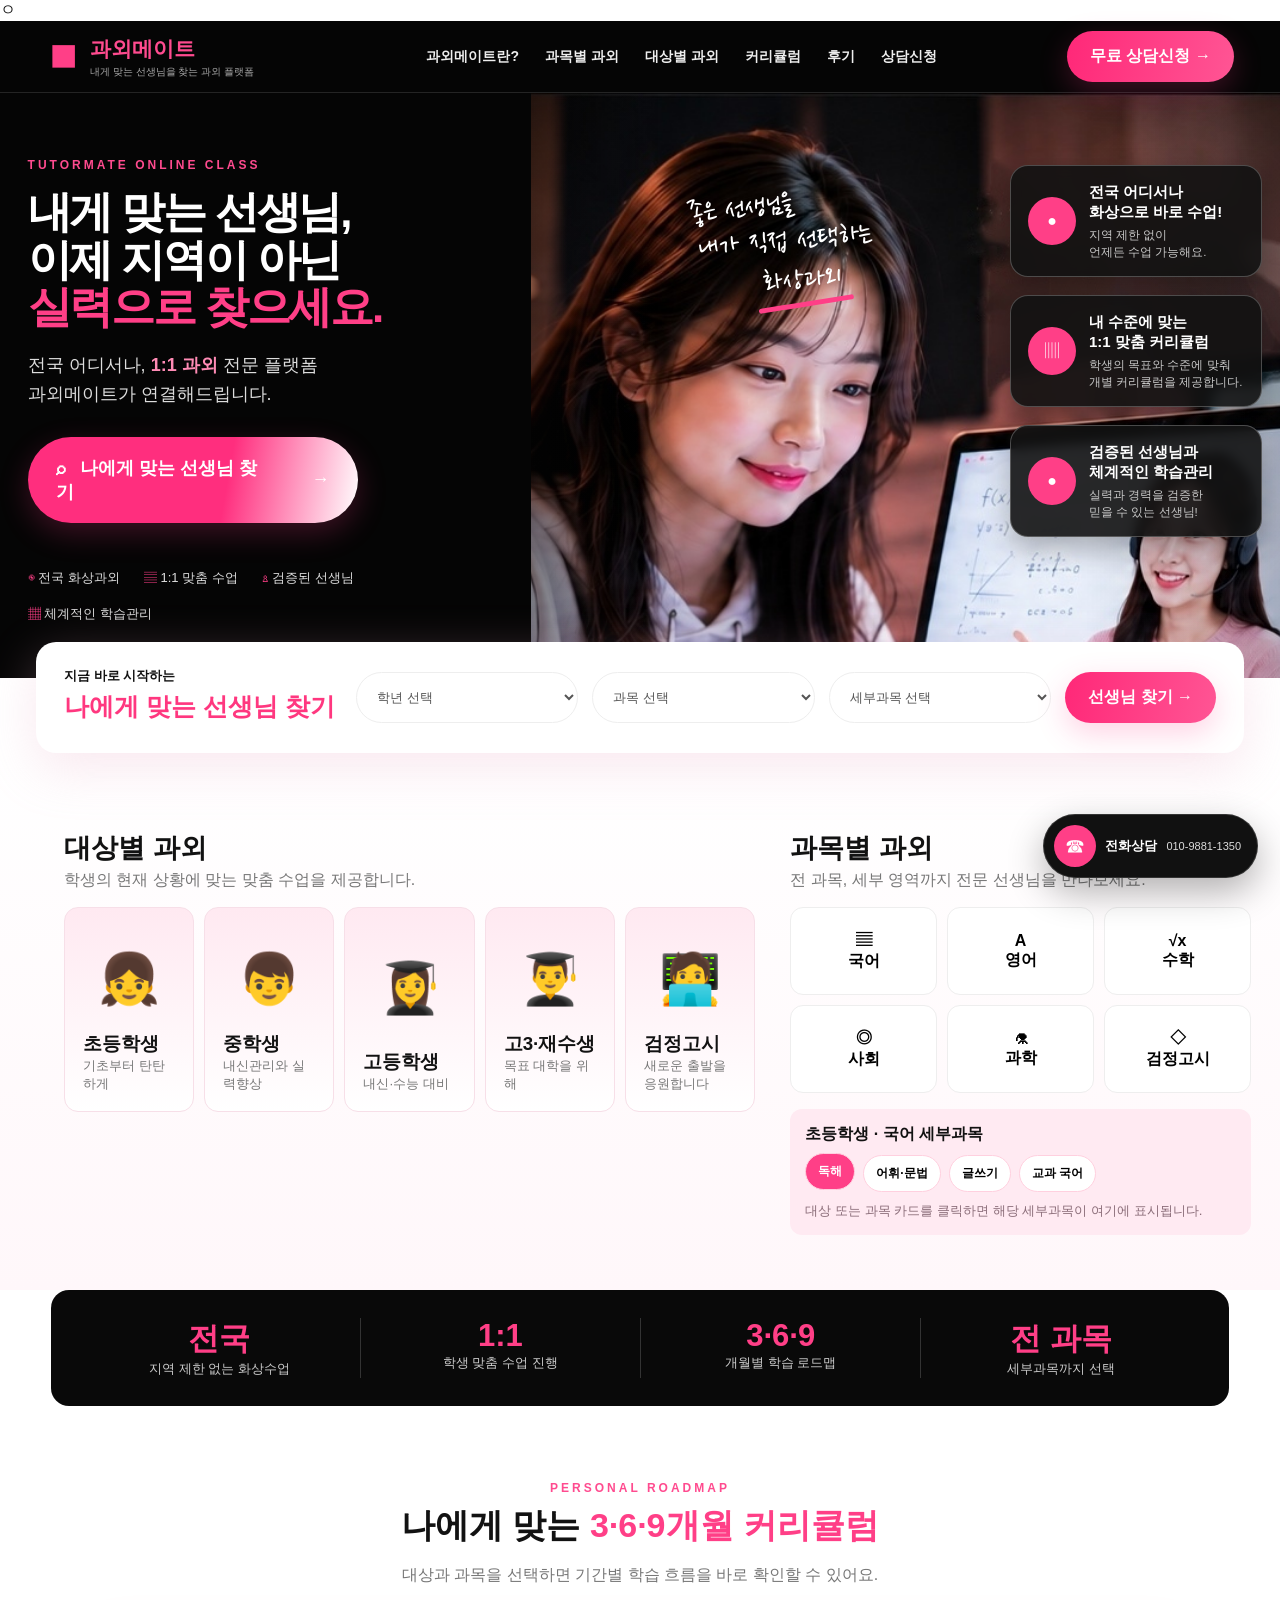
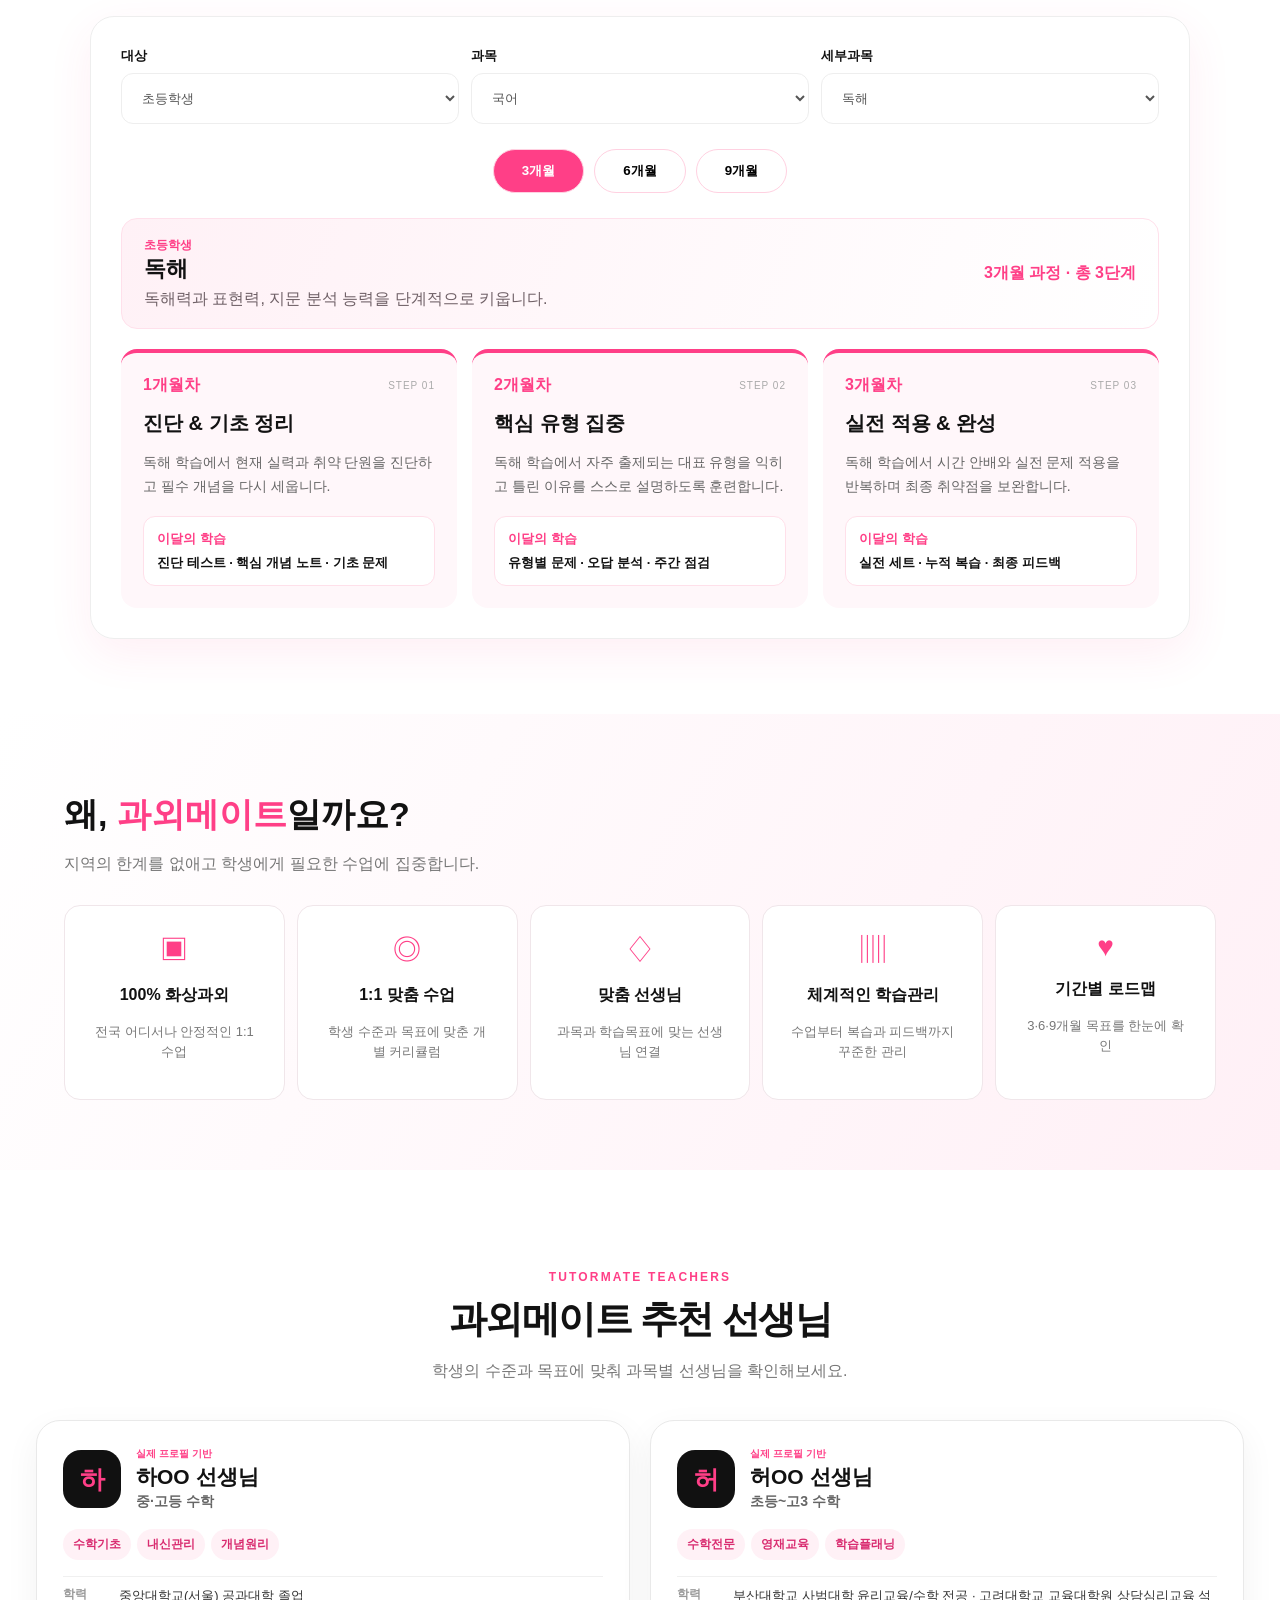
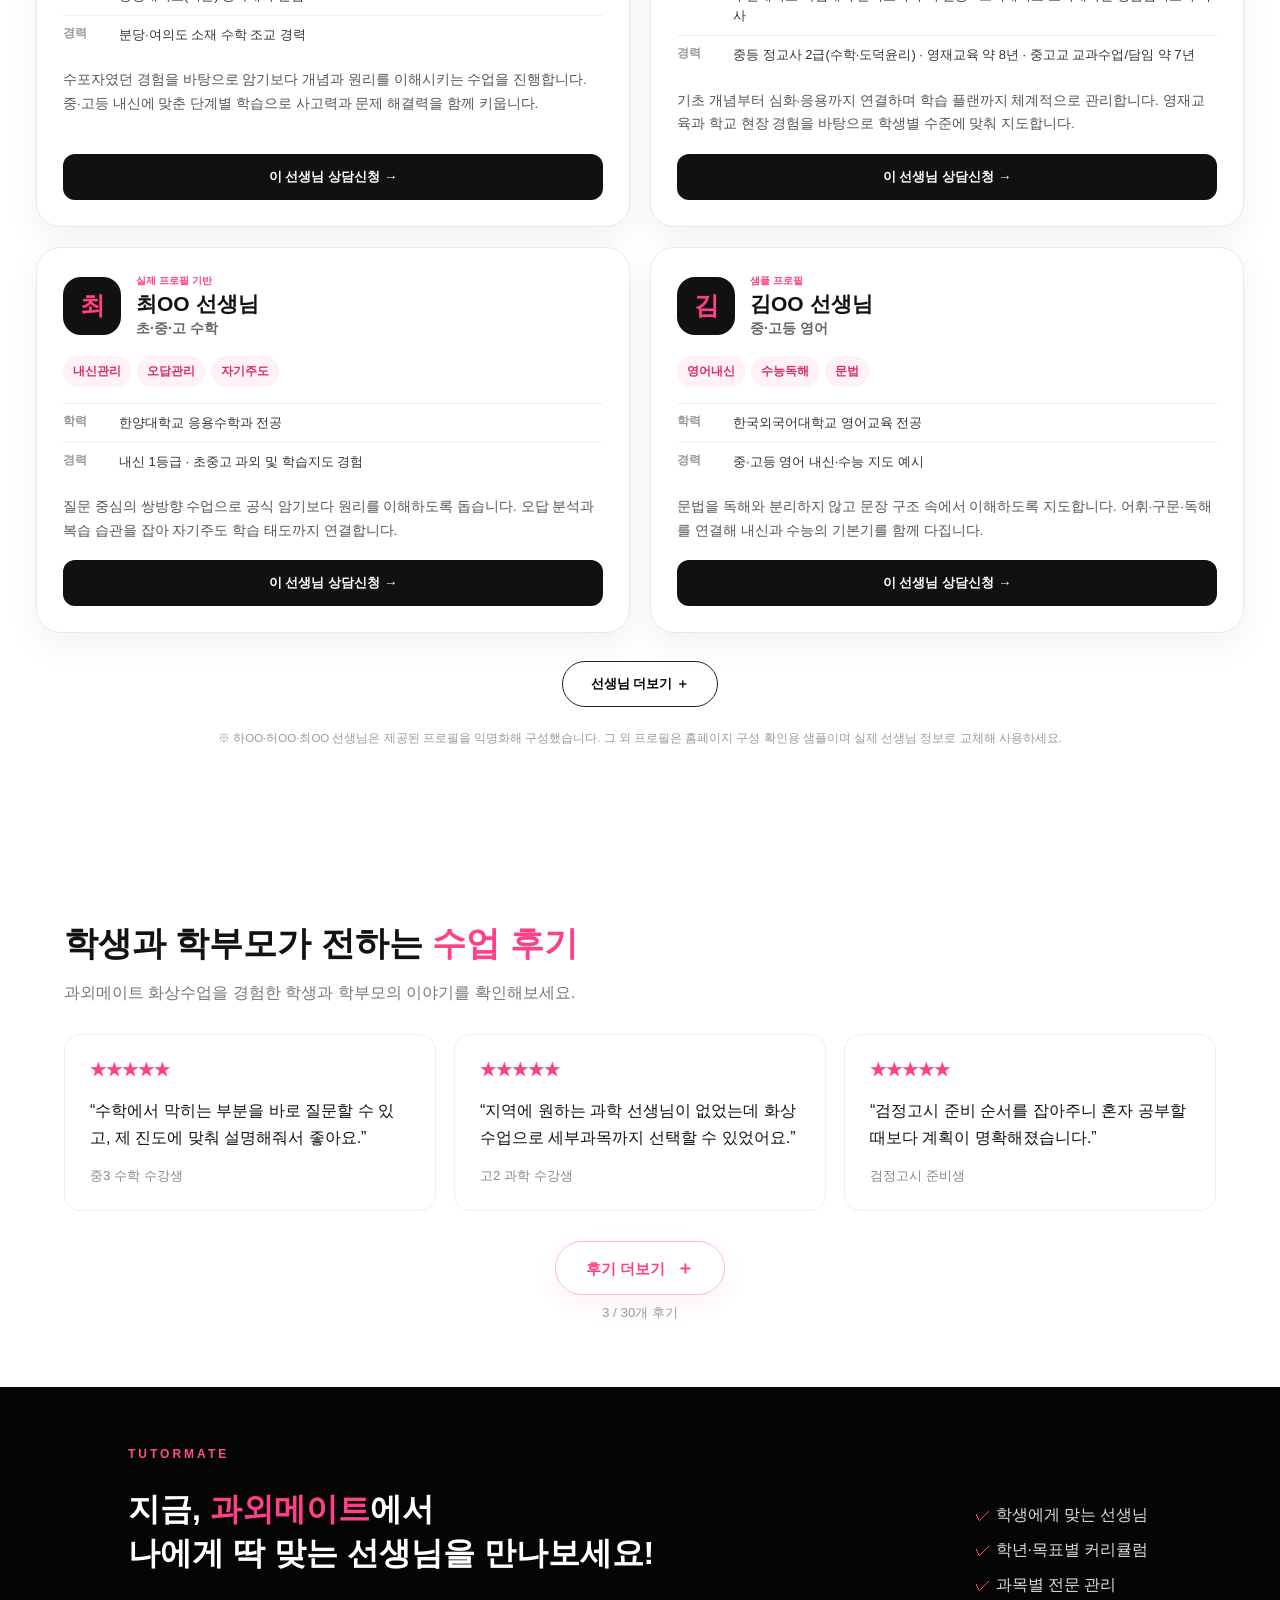
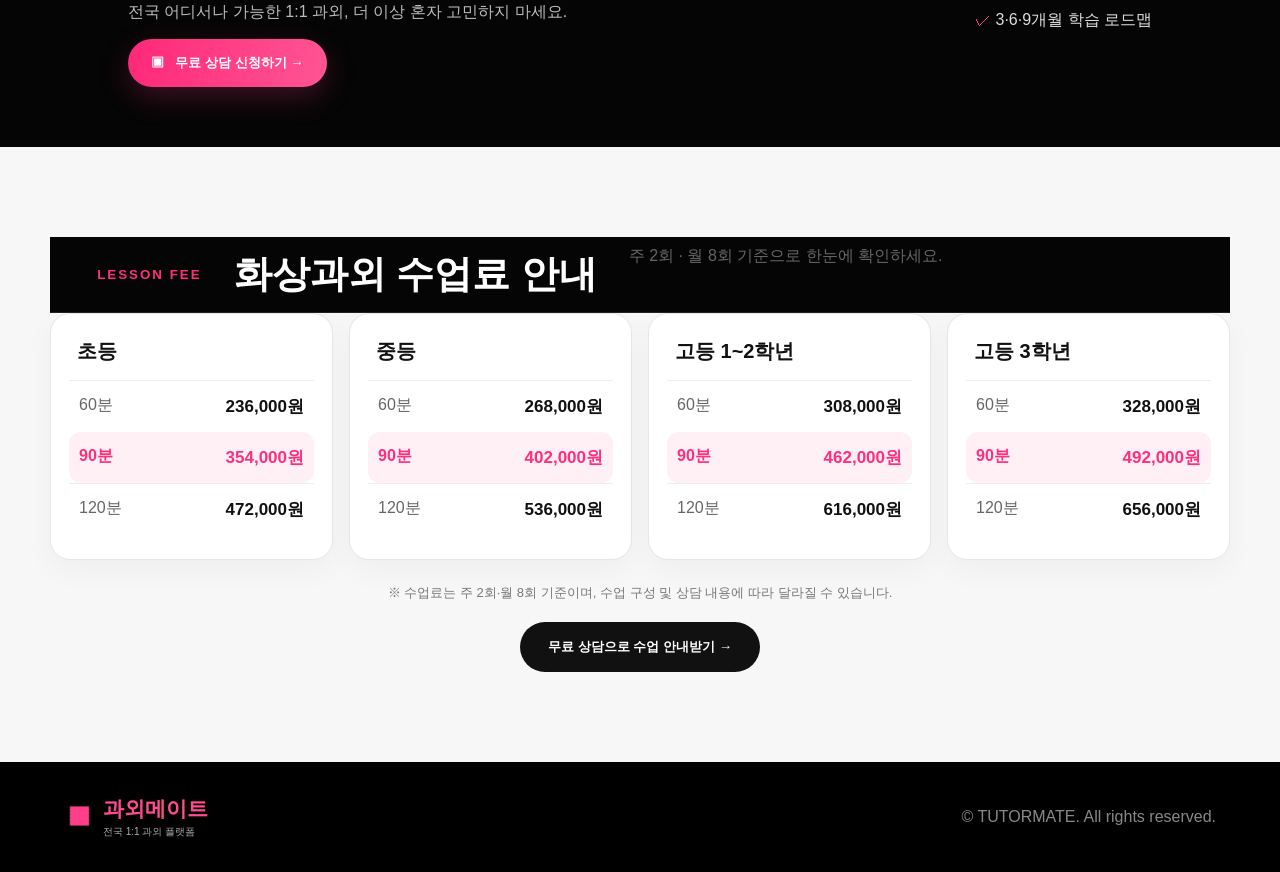
==== index.html @ ecba1ffd "Update index.html" ====
ㅇ<!doctype html><html lang="ko"><head><meta name="naver-site-verification" content="558219ba4b18374592ff6b92e495277e4e2a2b96" /><meta charset="utf-8"><meta name="viewport" content="width=device-width,initial-scale=1"><title>화상과외 과외메이트 | 전국 1:1 초등 중등 고등 검정고시</title><meta name="description" content="과외메이트는 전국 1:1 화상과외 플랫폼입니다. 초등·중등·고등 전 과목과 검정고시까지 학생에게 맞는 선생님과 맞춤형 과외를 진행합니다."><meta property="og:title" content="화상과외 과외메이트 | 전국 1:1 초등 중등 고등 검정고시">
<meta property="og:description" content="과외메이트는 전국 1:1 화상과외 플랫폼입니다. 초등·중등·고등 전 과목과 검정고시까지 학생에게 맞는 선생님과 맞춤형 과외를 진행합니다.">
<meta property="og:url" content="https://tutormate-yj.netlify.app/"><link rel="stylesheet" href="style.css"><link rel="icon" type="image/png" sizes="32x32" href="/favicon-32x32.png">
<link rel="icon" type="image/png" href="/favicon.png">
<link rel="apple-touch-icon" sizes="180x180" href="/apple-touch-icon.png">
</head><body>
<header class="site-header"><a class="brand" href="#top"><span class="cap">◆</span><span><b>과외메이트</b><small>내게 맞는 선생님을 찾는 과외 플랫폼</small></span></a><nav><a href="#why">과외메이트란?</a><a href="#subjects">과목별 과외</a><a href="#targets">대상별 과외</a><a href="#curriculum">커리큘럼</a><a href="#reviews">후기</a><a href="#consult" data-open-consult>상담신청</a></nav><a class="pill" href="#consult" data-open-consult>무료 상담신청 →</a></header>
<main id="top"><section class="hero hero-v10"><div class="hero-copy"><em>TUTORMATE ONLINE CLASS</em><h1>내게 맞는 선생님,<br>이제 지역이 아닌<br><strong>실력으로 찾으세요.</strong></h1><p>전국 어디서나, <b>1:1 과외</b> 전문 플랫폼<br>과외메이트가 연결해드립니다.</p><a class="primary" href="#finder">⌕ &nbsp; 나에게 맞는 선생님 찾기 <span>→</span></a><div class="mini"><span>◉ 전국 화상과외</span><span>▤ 1:1 맞춤 수업</span><span>♙ 검증된 선생님</span><span>▦ 체계적인 학습관리</span></div></div><div class="hero-visual"><img src="hero-photo-v16-clean.jpg" alt="학생이 노트북으로 선생님과 1대1 화상수업을 하는 모습"><div class="hero-handcopy" aria-label="좋은 선생님을 내가 직접 선택하는 화상과외"><span>좋은 선생님을</span><span>내가 직접 선택하는</span><strong>화상과외</strong></div><div class="visual-shade"></div><div class="feature-card fc1"><i>●</i><div><b>전국 어디서나<br>화상으로 바로 수업!</b><small>지역 제한 없이<br>언제든 수업 가능해요.</small></div></div><div class="feature-card fc2"><i>▥</i><div><b>내 수준에 맞는<br>1:1 맞춤 커리큘럼</b><small>학생의 목표와 수준에 맞춰<br>개별 커리큘럼을 제공합니다.</small></div></div><div class="feature-card fc3"><i>●</i><div><b>검증된 선생님과<br>체계적인 학습관리</b><small>실력과 경력을 검증한<br>믿을 수 있는 선생님!</small></div></div></div></section>
<section id="finder" class="finder"><div><small>지금 바로 시작하는</small><h2>나에게 맞는 선생님 찾기</h2></div><select id="grade"><option value="">학년 선택</option><option>초등학생</option><option>중학생</option><option>고등학생</option><option>고3·재수생</option><option>검정고시</option></select><select id="subject"><option value="">과목 선택</option><option>국어</option><option>영어</option><option>수학</option><option>사회</option><option>과학</option><option>검정고시</option></select><select id="detail"><option value="">세부과목 선택</option></select><a class="pill big" href="#curriculum">선생님 찾기 →</a></section>
<section class="split"><div id="targets"><h2>대상별 과외</h2><p>학생의 현재 상황에 맞는 맞춤 수업을 제공합니다.</p><div class="cards target-cards"></div></div><div id="subjects"><h2>과목별 과외</h2><p>전 과목, 세부 영역까지 전문 선생님을 만나보세요.</p><div class="subject-grid"></div><div id="detailPanel" class="chips detail-panel"><b>세부과목을 선택해 확인해보세요</b><div id="detailChips" class="detail-chip-list"></div><small>대상 또는 과목 카드를 클릭하면 해당 세부과목이 여기에 표시됩니다.</small></div></div></section>
<section class="stats"><div><b>전국</b><span>지역 제한 없는 화상수업</span></div><div><b>1:1</b><span>학생 맞춤 수업 진행</span></div><div><b>3·6·9</b><span>개월별 학습 로드맵</span></div><div><b>전 과목</b><span>세부과목까지 선택</span></div></section>
<section id="curriculum" class="curriculum"><div class="section-title"><em>PERSONAL ROADMAP</em><h2>나에게 맞는 <strong>3·6·9개월 커리큘럼</strong></h2><p>대상과 과목을 선택하면 기간별 학습 흐름을 바로 확인할 수 있어요.</p></div><div class="curr-box"><div class="curr-controls"><label>대상<select id="cGrade"></select></label><label>과목<select id="cSubject"></select></label><label>세부과목<select id="cDetail"></select></label></div><div class="months"><button class="active" data-month="3">3개월</button><button data-month="6">6개월</button><button data-month="9">9개월</button></div><div id="roadmapSummary" class="roadmap-summary"></div><div id="roadmap" class="roadmap"></div></div></section>
<section id="why" class="why"><div class="section-title left"><h2>왜, <strong>과외메이트</strong>일까요?</h2><p>지역의 한계를 없애고 학생에게 필요한 수업에 집중합니다.</p></div><div class="why-grid"><article>▣<h3>100% 화상과외</h3><p>전국 어디서나 안정적인 1:1 수업</p></article><article>◎<h3>1:1 맞춤 수업</h3><p>학생 수준과 목표에 맞춘 개별 커리큘럼</p></article><article>♢<h3>맞춤 선생님</h3><p>과목과 학습목표에 맞는 선생님 연결</p></article><article>▥<h3>체계적인 학습관리</h3><p>수업부터 복습과 피드백까지 꾸준한 관리</p></article><article>♥<h3>기간별 로드맵</h3><p>3·6·9개월 목표를 한눈에 확인</p></article></div></section>
<section class="teachers-section" id="teachers"><div class="teacher-section-head"><span>TUTORMATE TEACHERS</span><h2>과외메이트 추천 선생님</h2><p>학생의 수준과 목표에 맞춰 과목별 선생님을 확인해보세요.</p></div><div class="teacher-grid"><article class="teacher-card">
<div class="teacher-top"><div class="teacher-avatar">하</div><div><span class="teacher-badge">실제 프로필 기반</span><h3>하OO 선생님</h3><p class="teacher-field">중·고등 수학</p></div></div>
<div class="teacher-tags"><span>수학기초</span><span>내신관리</span><span>개념원리</span></div><dl><div><dt>학력</dt><dd>중앙대학교(서울) 공과대학 졸업</dd></div><div><dt>경력</dt><dd>분당·여의도 소재 수학 조교 경력</dd></div></dl>
<p class="teacher-desc">수포자였던 경험을 바탕으로 암기보다 개념과 원리를 이해시키는 수업을 진행합니다. 중·고등 내신에 맞춘 단계별 학습으로 사고력과 문제 해결력을 함께 키웁니다.</p><button type="button" class="teacher-consult" data-teacher-consult="하OO 선생님">이 선생님 상담신청 →</button></article><article class="teacher-card">
<div class="teacher-top"><div class="teacher-avatar">허</div><div><span class="teacher-badge">실제 프로필 기반</span><h3>허OO 선생님</h3><p class="teacher-field">초등~고3 수학</p></div></div>
<div class="teacher-tags"><span>수학전문</span><span>영재교육</span><span>학습플래닝</span></div><dl><div><dt>학력</dt><dd>부산대학교 사범대학 윤리교육/수학 전공 · 고려대학교 교육대학원 상담심리교육 석사</dd></div><div><dt>경력</dt><dd>중등 정교사 2급(수학·도덕윤리) · 영재교육 약 8년 · 중고교 교과수업/담임 약 7년</dd></div></dl>
<p class="teacher-desc">기초 개념부터 심화·응용까지 연결하며 학습 플랜까지 체계적으로 관리합니다. 영재교육과 학교 현장 경험을 바탕으로 학생별 수준에 맞춰 지도합니다.</p><button type="button" class="teacher-consult" data-teacher-consult="허OO 선생님">이 선생님 상담신청 →</button></article><article class="teacher-card">
<div class="teacher-top"><div class="teacher-avatar">최</div><div><span class="teacher-badge">실제 프로필 기반</span><h3>최OO 선생님</h3><p class="teacher-field">초·중·고 수학</p></div></div>
<div class="teacher-tags"><span>내신관리</span><span>오답관리</span><span>자기주도</span></div><dl><div><dt>학력</dt><dd>한양대학교 응용수학과 전공</dd></div><div><dt>경력</dt><dd>내신 1등급 · 초중고 과외 및 학습지도 경험</dd></div></dl>
<p class="teacher-desc">질문 중심의 쌍방향 수업으로 공식 암기보다 원리를 이해하도록 돕습니다. 오답 분석과 복습 습관을 잡아 자기주도 학습 태도까지 연결합니다.</p><button type="button" class="teacher-consult" data-teacher-consult="최OO 선생님">이 선생님 상담신청 →</button></article><article class="teacher-card">
<div class="teacher-top"><div class="teacher-avatar">김</div><div><span class="teacher-badge">샘플 프로필</span><h3>김OO 선생님</h3><p class="teacher-field">중·고등 영어</p></div></div>
<div class="teacher-tags"><span>영어내신</span><span>수능독해</span><span>문법</span></div><dl><div><dt>학력</dt><dd>한국외국어대학교 영어교육 전공</dd></div><div><dt>경력</dt><dd>중·고등 영어 내신·수능 지도 예시</dd></div></dl>
<p class="teacher-desc">문법을 독해와 분리하지 않고 문장 구조 속에서 이해하도록 지도합니다. 어휘·구문·독해를 연결해 내신과 수능의 기본기를 함께 다집니다.</p><button type="button" class="teacher-consult" data-teacher-consult="김OO 선생님">이 선생님 상담신청 →</button></article><article class="teacher-card teacher-more">
<div class="teacher-top"><div class="teacher-avatar">이</div><div><span class="teacher-badge">샘플 프로필</span><h3>이OO 선생님</h3><p class="teacher-field">초·중등 영어</p></div></div>
<div class="teacher-tags"><span>기초영어</span><span>문법</span><span>학습관리</span></div><dl><div><dt>학력</dt><dd>이화여자대학교 영어교육 전공</dd></div><div><dt>경력</dt><dd>초·중등 영어 기초·학습관리 예시</dd></div></dl>
<p class="teacher-desc">영어에 자신감이 부족한 학생을 위해 어휘와 기초 문법부터 차근차근 연결합니다. 학생의 학습량과 복습 주기를 함께 관리합니다.</p><button type="button" class="teacher-consult" data-teacher-consult="이OO 선생님">이 선생님 상담신청 →</button></article><article class="teacher-card teacher-more">
<div class="teacher-top"><div class="teacher-avatar">박</div><div><span class="teacher-badge">샘플 프로필</span><h3>박OO 선생님</h3><p class="teacher-field">중·고등 국어</p></div></div>
<div class="teacher-tags"><span>국어내신</span><span>문학</span><span>비문학</span></div><dl><div><dt>학력</dt><dd>고려대학교 국어교육 전공</dd></div><div><dt>경력</dt><dd>중·고등 국어 내신·독해 지도 예시</dd></div></dl>
<p class="teacher-desc">문학은 근거를 찾는 방법을 익히고 비문학은 문단 구조와 핵심 정보를 파악하도록 지도합니다. 학교 시험과 독해력 향상을 함께 준비합니다.</p><button type="button" class="teacher-consult" data-teacher-consult="박OO 선생님">이 선생님 상담신청 →</button></article><article class="teacher-card teacher-more">
<div class="teacher-top"><div class="teacher-avatar">정</div><div><span class="teacher-badge">샘플 프로필</span><h3>정OO 선생님</h3><p class="teacher-field">고등 과학</p></div></div>
<div class="teacher-tags"><span>통합과학</span><span>생명과학Ⅰ·Ⅱ</span></div><dl><div><dt>학력</dt><dd>연세대학교 생명과학 전공</dd></div><div><dt>경력</dt><dd>통합과학·생명과학 지도 예시</dd></div></dl>
<p class="teacher-desc">개념을 그림과 흐름으로 이해한 뒤 문제에 적용하는 연습을 반복합니다. 통합과학부터 생명과학Ⅰ·Ⅱ까지 단원 간 연결을 강조합니다.</p><button type="button" class="teacher-consult" data-teacher-consult="정OO 선생님">이 선생님 상담신청 →</button></article><article class="teacher-card teacher-more">
<div class="teacher-top"><div class="teacher-avatar">윤</div><div><span class="teacher-badge">샘플 프로필</span><h3>윤OO 선생님</h3><p class="teacher-field">중·고등 과학</p></div></div>
<div class="teacher-tags"><span>중등과학</span><span>통합과학</span><span>화학Ⅰ·Ⅱ</span></div><dl><div><dt>학력</dt><dd>성균관대학교 화학 전공</dd></div><div><dt>경력</dt><dd>중등과학·통합과학·화학 지도 예시</dd></div></dl>
<p class="teacher-desc">공식만 암기하지 않고 현상과 원리를 먼저 이해하도록 지도합니다. 계산 유형과 자료해석 문제를 단계적으로 훈련합니다.</p><button type="button" class="teacher-consult" data-teacher-consult="윤OO 선생님">이 선생님 상담신청 →</button></article><article class="teacher-card teacher-more">
<div class="teacher-top"><div class="teacher-avatar">강</div><div><span class="teacher-badge">샘플 프로필</span><h3>강OO 선생님</h3><p class="teacher-field">중·고등 사회</p></div></div>
<div class="teacher-tags"><span>통합사회</span><span>사회문화</span><span>정치와 법</span></div><dl><div><dt>학력</dt><dd>서울대학교 사회교육 전공</dd></div><div><dt>경력</dt><dd>통합사회·사회탐구 지도 예시</dd></div></dl>
<p class="teacher-desc">개념 간 관계를 구조화하고 실제 사례와 연결해 암기 부담을 줄입니다. 내신 서술형과 자료 분석형 문제까지 함께 대비합니다.</p><button type="button" class="teacher-consult" data-teacher-consult="강OO 선생님">이 선생님 상담신청 →</button></article><article class="teacher-card teacher-more">
<div class="teacher-top"><div class="teacher-avatar">서</div><div><span class="teacher-badge">샘플 프로필</span><h3>서OO 선생님</h3><p class="teacher-field">검정고시</p></div></div>
<div class="teacher-tags"><span>검정고시</span><span>전과목관리</span><span>학습플랜</span></div><dl><div><dt>학력</dt><dd>경희대학교 교육학 전공</dd></div><div><dt>경력</dt><dd>검정고시 전 과목 학습관리 예시</dd></div></dl>
<p class="teacher-desc">현재 수준을 진단한 뒤 시험일까지 필요한 과목별 우선순위를 설계합니다. 기초 개념, 기출문제, 오답 복습을 일정에 맞춰 관리합니다.</p><button type="button" class="teacher-consult" data-teacher-consult="서OO 선생님">이 선생님 상담신청 →</button></article></div><button type="button" id="teacherMoreBtn" class="teacher-more-btn">선생님 더보기 ＋</button><p class="teacher-note">※ 하OO·허OO·최OO 선생님은 제공된 프로필을 익명화해 구성했습니다. 그 외 프로필은 홈페이지 구성 확인용 샘플이며 실제 선생님 정보로 교체해 사용하세요.</p></section>
<section id="reviews" class="reviews"><div class="section-title left"><h2>학생과 학부모가 전하는 <strong>수업 후기</strong></h2><p>과외메이트 화상수업을 경험한 학생과 학부모의 이야기를 확인해보세요.</p></div><div id="reviewGrid" class="review-grid"></div><div class="review-more-wrap"><button id="reviewMore" class="review-more" type="button" aria-expanded="false">후기 더보기 <span>＋</span></button><small id="reviewCount">3 / 30개 후기</small></div></section>
<section id="consult" class="final"><div><em>TUTORMATE</em><h2>지금, <strong>과외메이트</strong>에서<br>나에게 딱 맞는 선생님을 만나보세요!</h2><p>전국 어디서나 가능한 1:1 과외, 더 이상 혼자 고민하지 마세요.</p><button class="primary" type="button" data-open-consult>▣ &nbsp; 무료 상담 신청하기 →</button></div><ul><li>✓ 학생에게 맞는 선생님</li><li>✓ 학년·목표별 커리큘럼</li><li>✓ 과목별 전문 관리</li><li>✓ 3·6·9개월 학습 로드맵</li></ul></section></main><section class="tuition-section" id="tuition"><div class="tuition-wrap"><header><small>LESSON FEE</small><h2>화상과외 수업료 안내</h2><p>주 2회 · 월 8회 기준으로 한눈에 확인하세요.</p></header><div class="tuition-grid"><article class="tuition-card"><h3>초등</h3><div><span>60분</span><b>236,000원</b></div><div class="hot"><span>90분</span><b>354,000원</b></div><div><span>120분</span><b>472,000원</b></div></article><article class="tuition-card"><h3>중등</h3><div><span>60분</span><b>268,000원</b></div><div class="hot"><span>90분</span><b>402,000원</b></div><div><span>120분</span><b>536,000원</b></div></article><article class="tuition-card"><h3>고등 1~2학년</h3><div><span>60분</span><b>308,000원</b></div><div class="hot"><span>90분</span><b>462,000원</b></div><div><span>120분</span><b>616,000원</b></div></article><article class="tuition-card"><h3>고등 3학년</h3><div><span>60분</span><b>328,000원</b></div><div class="hot"><span>90분</span><b>492,000원</b></div><div><span>120분</span><b>656,000원</b></div></article></div><p class="tuition-note">※ 수업료는 주 2회·월 8회 기준이며, 수업 구성 및 상담 내용에 따라 달라질 수 있습니다.</p><button type="button" class="tuition-cta" data-open-consult>무료 상담으로 수업 안내받기 →</button></div></section><footer><div class="brand"><span class="logo">◆</span><span><b>과외메이트</b><small>전국 1:1 과외 플랫폼</small></span></div><p>© TUTORMATE. All rights reserved.</p></footer><div class="consult-modal" id="consultModal" aria-hidden="true">
  <div class="consult-backdrop" data-close-consult></div>
  <section class="consult-dialog" role="dialog" aria-modal="true" aria-labelledby="consultTitle">
    <button class="consult-close" type="button" data-close-consult aria-label="상담 신청 닫기">×</button>
    <div class="consult-head">
      <small>TUTORMATE CONSULTATION</small>
      <h2 id="consultTitle">무료 상담신청</h2>
      <p>과외메이트 안에서 바로 상담을 신청하세요.<br>담당자가 확인 후 연락드립니다.</p>
    </div>
    <form id="consultForm" name="tutormate-consult" method="POST" data-netlify="true" data-netlify-honeypot="bot-field">
      <input type="hidden" name="form-name" value="tutormate-consult">
      <input type="hidden" name="form_title" value="과외메이트 신규 상담신청">
      <p class="bot-field"><label>이 칸은 비워주세요 <input name="bot-field"></label></p>
      <div class="consult-grid">
        <label><span>학생/학부모 성함 *</span><input name="name" type="text" autocomplete="name" required placeholder="성함을 입력해주세요"></label>
        <label><span>연락처 *</span><input name="phone" type="tel" inputmode="tel" autocomplete="tel" required placeholder="010-0000-0000"></label>
        <label><span>학생 학년 *</span><select name="grade" required><option value="">학년 선택</option><option>초등학생</option><option>중학생</option><option>고등학생</option><option>고3·재수생</option><option>검정고시</option></select></label>
        <label><span>희망 과목 *</span><select name="subject" required><option value="">과목 선택</option><option>국어</option><option>영어</option><option>수학</option><option>사회</option><option>과학</option><option>검정고시</option></select></label>
      </div>
      <label class="consult-preferred"><span>희망 선생님</span><input id="preferredTeacher" name="preferred_teacher" type="text" readonly placeholder="추천 선생님에서 선택하면 자동 입력됩니다."></label><label class="consult-address"><span>주소 <em>(선택사항)</em></span><input name="address" type="text" autocomplete="street-address" placeholder="주소를 입력해주세요. (선택사항)"></label><label class="consult-message"><span>상담 내용</span><textarea name="message" rows="4" placeholder="현재 학습상황, 원하는 수업 등을 적어주세요."></textarea></label>
      <label class="privacy-check"><input type="checkbox" name="privacy_agree" value="동의" required><span>상담을 위한 개인정보 수집·이용에 동의합니다. *</span></label>
      <button class="consult-submit" type="submit">상담 신청하기 <b>→</b></button>
      <div class="consult-status" id="consultStatus" role="status" aria-live="polite"></div>
    </form>
  </section>
</div>

<script src="script.js"></script>
<a class="floating-phone-v24" href="tel:01098811350" aria-label="전화상담 010-9881-1350"><span>☎</span><b>전화상담</b><small>010-9881-1350</small></a>
</body></html>
---- style.css ----
@import url("https://fonts.googleapis.com/css2?family=Nanum+Pen+Script&display=swap");
*{box-sizing:border-box}html{scroll-behavior:smooth}body{margin:0;font-family:Pretendard,"Noto Sans KR",Arial,sans-serif;color:#121212;background:#fff}header{height:76px;padding:0 4%;display:flex;align-items:center;gap:32px;background:#050505;color:white;position:sticky;top:0;z-index:30;border-bottom:1px solid #222}.brand{display:flex;align-items:center;gap:10px;text-decoration:none;color:inherit;min-width:245px}.brand .logo{font-size:29px;color:#ff3f87;transform:rotate(45deg)}.brand b{display:block;font-size:21px;color:#ff4b8f}.brand small{display:block;font-size:10px;color:#aaa;margin-top:2px}nav{display:flex;gap:26px;margin:auto}nav a{color:#ddd;text-decoration:none;font-size:14px}.pill,.primary{border:0;border-radius:999px;background:linear-gradient(100deg,#ff2878,#ff5594);color:#fff;text-decoration:none;font-weight:800;padding:15px 23px;display:inline-flex;align-items:center;gap:12px;box-shadow:0 10px 30px #ff39873a}.hero{min-height:620px;background:#050505;color:#fff;display:grid;grid-template-columns:47% 53%;overflow:hidden}.hero-copy{padding:70px 0 45px 8%;z-index:2}.hero em,.section-title em,.final em{font-size:12px;letter-spacing:3px;color:#ff4b8f;font-style:normal;font-weight:800}.hero h1{font-size:54px;line-height:1.16;margin:18px 0}.hero h1 strong,.section-title strong,.why strong,.reviews strong,.final strong{color:#ff3f87}.hero p{font-size:19px;line-height:1.7;color:#ddd}.hero .primary{font-size:18px;margin:18px 0;padding:19px 28px;background:linear-gradient(100deg,#ff2e7e 60%,#fff);color:#fff}.hero .primary span{margin-left:35px}.mini{display:flex;gap:22px;flex-wrap:wrap;color:#ddd;font-size:13px;margin-top:18px}.mini span::first-letter{color:#ff3f87}.hero-photo{position:relative;min-height:620px}.hero-photo:after{content:"";position:absolute;inset:0;background:linear-gradient(90deg,#050505 0%,transparent 25%,transparent 70%,#050505aa)}.hero-photo img{width:100%;height:100%;object-fit:cover;object-position:center}.float{position:absolute;z-index:2;right:5%;width:210px;padding:18px;background:#171717df;border:1px solid #444;border-radius:16px;font-size:15px}.float b,.float small{display:block;margin-left:35px}.float small{color:#bbb;margin-top:4px}.float:first-letter{color:#ff4b8f}.f1{top:70px}.f2{top:175px}.f3{top:280px}.finder{width:94%;margin:-36px auto 0;position:relative;z-index:5;background:#fff;border-radius:20px;padding:25px 28px;display:grid;grid-template-columns:1.25fr 1fr 1fr 1fr auto;align-items:center;gap:14px;box-shadow:0 15px 50px #eab0c94a}.finder h2{color:#ff377f;margin:5px 0;font-size:25px}.finder small{font-weight:800}.finder select,.curr-controls select{width:100%;padding:16px;border:1px solid #eee;border-radius:999px;background:#fff;color:#555}.big{white-space:nowrap}.split{display:grid;grid-template-columns:60% 40%;padding:55px 5%;gap:35px;background:linear-gradient(#fff,#fff7fa)}.split h2{font-size:27px;margin-bottom:4px}.split p{color:#777;margin-top:0}.cards{display:grid;grid-template-columns:repeat(5,1fr);gap:10px}.cards article{height:205px;border-radius:14px;background:linear-gradient(#ffe9f1,#fff);padding:18px;display:flex;flex-direction:column;justify-content:flex-end;transition:.3s;cursor:pointer;border:1px solid #f7dfe8}.cards article:hover,.subject-grid button:hover{transform:translateY(-7px);box-shadow:0 12px 28px #ff4b8f20}.cards .avatar{font-size:50px;text-align:center;margin:auto}.cards h3{margin:0}.cards small{color:#777}.subject-grid{display:grid;grid-template-columns:repeat(3,1fr);gap:10px}.subject-grid button{background:#fff;border:1px solid #eee;border-radius:13px;padding:22px 8px;font-weight:800;font-size:16px;cursor:pointer;transition:.3s}.subject-grid button.active{background:#ff3f87;color:white}.chips{margin-top:16px;background:#ffeaf2;padding:15px;border-radius:12px;display:flex;gap:8px;flex-wrap:wrap}.chips b{width:100%}.chips span{background:#fff;padding:8px 10px;border-radius:8px;font-size:12px}.stats{margin:0 4%;padding:28px;background:#090909;color:#fff;border-radius:18px;display:grid;grid-template-columns:repeat(4,1fr);text-align:center}.stats div+div{border-left:1px solid #333}.stats b{display:block;color:#ff3f87;font-size:31px}.stats span{font-size:13px;color:#ccc}.curriculum{padding:75px 5%;background:#fff}.section-title{text-align:center;margin-bottom:30px}.section-title.left{text-align:left}.section-title h2{font-size:34px;margin:8px 0}.section-title p{color:#777}.curr-box{max-width:1100px;margin:auto;border:1px solid #eee;border-radius:24px;padding:30px;box-shadow:0 15px 45px #ff3f8715}.curr-controls{display:grid;grid-template-columns:repeat(3,1fr);gap:12px}.curr-controls label{font-weight:800;font-size:13px}.curr-controls select{margin-top:8px;border-radius:12px}.months{display:flex;justify-content:center;gap:10px;margin:25px 0}.months button{padding:12px 28px;border-radius:999px;border:1px solid #ffd1e1;background:white;font-weight:800;cursor:pointer}.months button.active{background:#ff3f87;color:white}.roadmap{display:grid;grid-template-columns:repeat(3,1fr);gap:15px}.roadmap article{background:#fff7fa;border-radius:16px;padding:22px;border-top:4px solid #ff3f87;animation:rise .45s ease}.roadmap article b{color:#ff3f87}.roadmap li{margin:10px 0;color:#555;font-size:14px}@keyframes rise{from{opacity:0;transform:translateY(15px)}to{opacity:1;transform:none}}.why{padding:70px 5%;background:linear-gradient(120deg,#fff,#fff0f6)}.why-grid{display:grid;grid-template-columns:repeat(5,1fr);gap:12px}.why-grid article{background:#fff;border:1px solid #f0e6ea;border-radius:16px;padding:25px;text-align:center;font-size:28px;color:#ff3f87;transition:.3s}.why-grid article:hover{transform:scale(1.03)}.why-grid h3{color:#111;font-size:16px}.why-grid p{color:#777;font-size:13px;line-height:1.5}.reviews{padding:65px 5%}.review-grid{display:grid;grid-template-columns:repeat(3,1fr);gap:18px}.review-grid article{border:1px solid #eee;border-radius:16px;padding:25px}.review-grid b{color:#ff3f87}.review-grid p{line-height:1.7}.review-grid small{color:#888}.final{background:#050505;color:#fff;padding:60px 10%;display:flex;justify-content:space-between;align-items:center}.final h2{font-size:32px}.final p{color:#bbb}.final ul{list-style:none;line-height:2.2;color:#ddd}.final li::first-letter{color:#ff3f87}footer{background:#000;color:#888;padding:30px 5%;display:flex;justify-content:space-between;align-items:center}@media(max-width:900px){header nav{display:none}header{justify-content:space-between}.hero{grid-template-columns:1fr}.hero-copy{padding:55px 6% 25px}.hero h1{font-size:40px}.hero-photo{min-height:430px}.float{display:none}.finder{grid-template-columns:1fr 1fr;margin-top:20px}.finder>div,.finder .big{grid-column:1/-1}.split{grid-template-columns:1fr}.cards{grid-template-columns:repeat(2,1fr)}.subject-grid{grid-template-columns:repeat(3,1fr)}.stats{grid-template-columns:1fr 1fr;gap:20px}.stats div+div{border:0}.curr-controls,.roadmap,.why-grid,.review-grid{grid-template-columns:1fr}.final{flex-direction:column;align-items:flex-start}}@media(max-width:520px){header .pill{display:none}.hero h1{font-size:35px}.finder{grid-template-columns:1fr}.cards{grid-template-columns:1fr 1fr}.section-title h2{font-size:28px}.mini{gap:10px}.hero-photo{min-height:330px}.final{padding:45px 6%}}
.detail-panel{display:block!important}.detail-panel small{display:block;color:#8b6d79;margin-top:10px}.detail-chip-list{display:flex;gap:8px;flex-wrap:wrap;margin-top:10px}.detail-chip-list button{border:1px solid #ffd0df;background:#fff;border-radius:999px;padding:9px 12px;font-size:12px;font-weight:750;cursor:pointer;transition:.25s}.detail-chip-list button:hover,.detail-chip-list button.active{background:#ff3f87;color:#fff;transform:translateY(-2px)}.roadmap-summary{margin:5px 0 20px;padding:18px 22px;border-radius:16px;background:linear-gradient(110deg,#fff1f6,#fff);display:flex;align-items:center;justify-content:space-between;border:1px solid #ffe0eb}.roadmap-summary span{display:block;color:#ff3f87;font-size:12px;font-weight:900}.roadmap-summary b{font-size:22px}.roadmap-summary p{margin:5px 0 0;color:#6f6066}.roadmap-summary>strong{white-space:nowrap;color:#ff3f87}.roadmap{grid-template-columns:repeat(3,1fr)}.roadmap article{min-height:245px}.road-head{display:flex;justify-content:space-between;align-items:center}.road-head span{font-size:10px;letter-spacing:1px;color:#aaa}.roadmap article h3{font-size:20px;margin:14px 0 8px}.roadmap article p{color:#666;line-height:1.65;font-size:14px}.learn-box{margin-top:18px;padding:13px;background:#fff;border:1px solid #ffe0ea;border-radius:12px}.learn-box small{display:block;color:#ff3f87;font-weight:900;margin-bottom:5px}.learn-box strong{font-size:13px;line-height:1.5}@media(max-width:900px){.roadmap-summary{align-items:flex-start;gap:12px;flex-direction:column}.roadmap{grid-template-columns:1fr}.roadmap article{min-height:auto}}

.review-card{animation:reviewIn .42s ease both;transition:.28s;background:#fff}.review-card:hover{transform:translateY(-5px);box-shadow:0 14px 32px #ff3f8717;border-color:#ffd5e4}.review-more-wrap{display:flex;flex-direction:column;align-items:center;gap:9px;margin-top:30px}.review-more{border:1px solid #ffb9d1;background:#fff;color:#ff3f87;border-radius:999px;padding:14px 30px;font-size:15px;font-weight:900;cursor:pointer;transition:.25s;box-shadow:0 8px 25px #ff3f8712}.review-more:hover{background:#ff3f87;color:#fff;transform:translateY(-2px)}.review-more span{font-size:18px;margin-left:7px}.review-more-wrap small{color:#999}@keyframes reviewIn{from{opacity:0;transform:translateY(12px)}to{opacity:1;transform:none}}
/* V5: hero를 좌우 분할하지 않고 하나의 연결된 웹 비주얼로 표시 */
.hero.hero-unified{display:block;min-height:0;background:#050505;overflow:hidden;position:relative}
.hero-unified-link{display:block;width:100%;line-height:0;background:#050505}
.hero-unified img{display:block;width:100%;height:auto;max-height:650px;object-fit:cover;object-position:center top}
@media(min-width:1400px){.hero-unified img{width:100%;max-height:none}}
@media(max-width:900px){.hero.hero-unified{min-height:0}.hero-unified img{width:100%;height:auto;min-height:0;object-fit:contain}}
/* V7: corrected master hero artwork is the single top visual; no duplicated HTML header/finder */
body{padding-top:0}
.hero.hero-unified{margin:0;padding:0}
.hero-unified img{width:100%;height:auto;max-height:none;object-fit:contain;object-position:center top}

/* V9: master hero replacement + desktop browser zoom support */
.hero.hero-unified{overflow:auto hidden;background:#050505}
.hero-unified-link{width:100%;overflow:visible}
.hero-unified img{width:calc(100% * var(--hero-browser-zoom,1));max-width:none;height:auto;object-fit:contain;object-position:left top;transform-origin:left top}
@media(max-width:900px){.hero.hero-unified{overflow:hidden}.hero-unified img{width:100%;max-width:100%}}

/* V10 — Hero is real HTML, not a text-in-image screenshot. Browser zoom works natively. */
:root{--pink:#ff3f87;--black:#050505}
.site-header{height:76px;padding:0 4%;display:flex;align-items:center;gap:30px;background:#050505;color:#fff;position:relative;z-index:30;border-bottom:1px solid #242424}.site-header .brand{min-width:250px}.site-header .cap{font-size:34px;color:var(--pink);transform:rotate(45deg);display:inline-block}.site-header nav{display:flex;gap:26px;margin:auto}.site-header nav a{color:#eee;font-weight:700}.hero.hero-v10{min-height:620px;display:grid;grid-template-columns:46% 54%;background:#050505;color:#fff;overflow:hidden}.hero-v10 .hero-copy{padding:68px 4% 40px 8%;position:relative;z-index:4}.hero-v10 .hero-copy h1{font-size:clamp(42px,3.2vw,62px);letter-spacing:-2px}.hero-v10 .hero-copy p b{color:#ff8bb5}.hero-v10 .hero-visual{position:relative;min-width:0;overflow:hidden}.hero-v10 .hero-visual>img{position:absolute;inset:0;width:100%;height:100%;object-fit:cover;object-position:center center}.visual-shade{position:absolute;inset:0;background:linear-gradient(90deg,#050505 0%,transparent 18%,transparent 72%,#05050588 100%)}.feature-card{position:absolute;right:3.5%;width:245px;min-height:112px;border:1px solid #4a4a4a;border-radius:18px;background:#151515e8;display:flex;gap:14px;align-items:center;padding:18px;color:#fff;box-shadow:0 10px 35px #0007}.feature-card i{width:48px;height:48px;border-radius:50%;background:var(--pink);display:grid;place-items:center;font-style:normal;flex:none}.feature-card b{display:block;font-size:16px;line-height:1.4}.feature-card small{display:block;color:#c9c9c9;line-height:1.45;margin-top:6px}.fc1{top:54px}.fc2{top:185px}.fc3{top:316px}.finder{margin-top:-38px}.hero-unified,.hero-unified-link{display:none!important}
@media(max-width:1000px){.site-header nav{display:none}.hero.hero-v10{grid-template-columns:1fr;min-height:auto}.hero-v10 .hero-copy{padding:55px 6%}.hero-v10 .hero-visual{height:520px}.feature-card{width:220px}.finder{margin-top:0}}
@media(max-width:650px){.site-header{height:68px;padding:0 5%}.site-header .brand{min-width:0}.site-header .brand small{display:none}.site-header .pill{display:none}.hero-v10 .hero-copy h1{font-size:38px}.hero-v10 .hero-visual{height:400px}.feature-card{display:none}.finder{width:92%;grid-template-columns:1fr;padding:20px;margin:18px auto}.finder>div,.finder .big{grid-column:auto}}


/* V11: hero benefit cards + mobile readability */
.hero-benefits{
  position:absolute;
  right:clamp(18px,3vw,54px);
  top:50%;
  transform:translateY(-50%);
  width:clamp(250px,16vw,310px);
  display:grid;
  gap:16px;
  z-index:4;
}
.hero-benefit{
  position:relative;
  min-height:112px;
  display:grid;
  grid-template-columns:52px 1fr;
  align-items:center;
  column-gap:16px;
  padding:20px 22px;
  border:1px solid rgba(255,255,255,.22);
  border-radius:20px;
  background:rgba(17,17,17,.90);
  box-shadow:0 12px 28px rgba(0,0,0,.22);
  backdrop-filter:blur(8px);
}
.hero-benefit .benefit-icon{
  width:52px;height:52px;border-radius:50%;
  display:grid;place-items:center;
  background:#ff3f87;color:#fff;font-size:22px;font-weight:900;
}
.hero-benefit h3{margin:0 0 7px;font-size:17px;line-height:1.35;color:#fff;font-weight:900}
.hero-benefit p{margin:0;font-size:13px;line-height:1.55;color:#e9e9e9;word-break:keep-all}

/* Keep the cards away from the main headline/photo focal area */
@media (max-width:1180px){
  .hero-benefits{right:20px;width:250px;gap:12px}
  .hero-benefit{min-height:100px;padding:16px;grid-template-columns:44px 1fr;column-gap:12px}
  .hero-benefit .benefit-icon{width:44px;height:44px}
  .hero-benefit h3{font-size:15px}.hero-benefit p{font-size:12px}
}
@media (max-width:900px){
  .hero{height:auto!important;min-height:0!important;padding-bottom:24px!important}
  .hero-inner,.hero-content{position:relative!important;width:100%!important;max-width:none!important}
  .hero-copy{position:relative!important;z-index:3!important;padding:42px 22px 24px!important;max-width:100%!important}
  .hero-copy h1{font-size:clamp(38px,11vw,58px)!important;line-height:1.08!important}
  .hero-copy p{font-size:16px!important;line-height:1.7!important}
  .hero-visual{position:relative!important;inset:auto!important;width:100%!important;height:52vw!important;min-height:300px!important;max-height:470px!important}
  .hero-visual img{width:100%!important;height:100%!important;object-fit:cover!important;object-position:58% center!important}
  .hero-benefits{
    position:relative!important;right:auto!important;top:auto!important;transform:none!important;
    width:auto!important;margin:-26px 16px 0!important;padding:0!important;
    display:grid!important;grid-template-columns:1fr!important;gap:10px!important;z-index:5!important;
  }
  .hero-benefit{
    min-height:0!important;padding:15px 16px!important;border-radius:16px!important;
    grid-template-columns:42px 1fr!important;column-gap:12px!important;
  }
  .hero-benefit .benefit-icon{width:42px!important;height:42px!important;font-size:18px!important}
  .hero-benefit h3{font-size:15px!important;margin-bottom:4px!important}
  .hero-benefit p{font-size:13px!important;line-height:1.45!important}
  .finder,.finder-box,.finder-inner{position:relative!important;inset:auto!important;width:calc(100% - 24px)!important;margin:14px auto 0!important}
}
@media (max-width:520px){
  body{overflow-x:hidden}
  .hero-copy{padding:34px 18px 20px!important}
  .hero-copy h1{font-size:clamp(34px,10.8vw,46px)!important}
  .hero-copy .cta,.hero-cta{width:100%!important;max-width:360px!important;justify-content:center!important}
  .hero-features{display:grid!important;grid-template-columns:1fr 1fr!important;gap:10px!important;font-size:12px!important}
  .hero-visual{height:70vw!important;min-height:280px!important}
  .hero-benefits{margin:-18px 12px 0!important}
  select,button,input{min-height:48px;font-size:16px}
}

/* V12 FIX — real V10/V11 class names */
@media (min-width:1001px){
  .hero.hero-v10{grid-template-columns:42% 58%;min-height:620px;overflow:hidden}
  .hero-v10 .hero-copy{padding:68px 5% 42px 6%;align-self:center}
  .hero-v10 .hero-visual{
    min-height:620px;
    display:grid;
    grid-template-columns:minmax(0,1fr) 270px;
    grid-template-rows:1fr;
    gap:0;
    background:#050505;
    overflow:hidden;
  }
  .hero-v10 .hero-visual>img{
    position:relative!important;inset:auto!important;
    grid-column:1;grid-row:1;
    width:100%;height:100%;min-height:620px;
    object-fit:cover;object-position:58% center;
  }
  .hero-v10 .visual-shade{
    grid-column:1;grid-row:1;position:relative;inset:auto;
    background:linear-gradient(90deg,#050505 0%,transparent 14%,transparent 92%,#050505 100%);
    z-index:1;pointer-events:none;
  }
  .hero-v10 .feature-card{
    position:relative!important;right:auto!important;top:auto!important;
    grid-column:2;width:auto;min-height:0;
    margin:0 14px;
    padding:18px 16px;
    border-radius:17px;
    align-self:center;
    z-index:3;
  }
  .hero-v10 .fc1{grid-row:1;transform:translateY(-132px)}
  .hero-v10 .fc2{grid-row:1;transform:translateY(0)}
  .hero-v10 .fc3{grid-row:1;transform:translateY(132px)}
  .hero-v10 .feature-card i{width:46px;height:46px}
  .hero-v10 .feature-card b{font-size:15px;line-height:1.4;word-break:keep-all}
  .hero-v10 .feature-card small{font-size:12px;line-height:1.5;word-break:keep-all}
}
@media (max-width:1000px){
  .hero.hero-v10{display:block!important}
  .hero-v10 .hero-copy{padding:46px 6% 32px!important}
  .hero-v10 .hero-visual{height:auto!important;min-height:0!important;display:grid!important;grid-template-columns:1fr 1fr 1fr!important;background:#050505}
  .hero-v10 .hero-visual>img{position:relative!important;inset:auto!important;grid-column:1/-1;grid-row:1;width:100%!important;height:auto!important;aspect-ratio:16/9;object-fit:cover!important;object-position:58% center!important}
  .hero-v10 .visual-shade{grid-column:1/-1;grid-row:1;position:relative!important;inset:auto!important;z-index:1;background:linear-gradient(0deg,#050505 0%,transparent 22%,transparent 100%)}
  .hero-v10 .feature-card{display:flex!important;position:relative!important;right:auto!important;top:auto!important;width:auto!important;min-height:126px!important;margin:12px 6px 22px!important;padding:16px!important;transform:none!important;z-index:2}
  .hero-v10 .fc1{grid-column:1}.hero-v10 .fc2{grid-column:2}.hero-v10 .fc3{grid-column:3}
}
@media (max-width:700px){
  .site-header{padding:0 16px!important}.site-header .brand b{font-size:18px}.site-header .brand small{display:none!important}
  .hero-v10 .hero-copy{padding:36px 18px 24px!important}
  .hero-v10 .hero-copy h1{font-size:clamp(34px,10.5vw,46px)!important;line-height:1.1!important;letter-spacing:-1.5px!important}
  .hero-v10 .hero-copy p{font-size:16px!important;line-height:1.65!important}
  .hero-v10 .primary{width:100%;max-width:360px;justify-content:center;font-size:16px!important;padding:17px 20px!important}
  .hero-v10 .mini{display:grid!important;grid-template-columns:1fr 1fr!important;gap:10px 12px!important;font-size:12px!important}
  .hero-v10 .hero-visual{grid-template-columns:1fr!important;padding-bottom:12px}
  .hero-v10 .hero-visual>img,.hero-v10 .visual-shade{grid-column:1;grid-row:1}
  .hero-v10 .hero-visual>img{aspect-ratio:4/3;object-position:58% center!important}
  .hero-v10 .feature-card{grid-column:1!important;grid-row:auto!important;margin:8px 16px!important;min-height:0!important;padding:14px 16px!important;border-radius:15px!important}
  .hero-v10 .feature-card i{width:42px;height:42px;font-size:16px}
  .hero-v10 .feature-card b{font-size:15px}.hero-v10 .feature-card small{font-size:12px;margin-top:4px}
  .finder{width:calc(100% - 24px)!important;margin:12px auto 0!important;padding:18px 16px!important;border-radius:16px!important}
  .finder h2{font-size:23px!important}.finder select,.finder button{min-height:50px;font-size:16px!important}
  .split{padding:38px 16px!important}.cards{grid-template-columns:1fr!important}.subject-grid{grid-template-columns:1fr 1fr!important}
  .stats{margin:0 12px!important;padding:22px 14px!important}.curriculum,.why,.reviews{padding:48px 16px!important}.curr-box{padding:20px 14px!important}.final{padding:42px 18px!important}
}

/* V13 FIX — desktop zoom-out must shrink the hero together with the page */
html,body{min-width:0}
.site-header,
.hero.hero-v10{
  width:100%;
  max-width:1920px;
  margin-left:auto;
  margin-right:auto;
}
.finder{
  max-width:1800px;
  margin-left:auto;
  margin-right:auto;
}
@media (min-width:1921px){
  body{background:#fff}
  .site-header{background:#050505}
  .hero.hero-v10{background:#050505}
}
/* Photo contains no generated Korean copy from V13 onward. */

/* V16 — crisp HTML hero handwritten copy; no text baked into image */
.hero-visual{position:relative}
.hero-handcopy{
  position:absolute;
  z-index:3;
  top:15%;
  right:17%;
  display:flex;
  flex-direction:column;
  align-items:flex-start;
  gap:3px;
  color:#fff;
  font-family:"Pretendard","Noto Sans KR","Malgun Gothic",sans-serif;
  font-size:clamp(18px,1.55vw,30px);
  font-weight:500;
  line-height:1.38;
  letter-spacing:-.045em;
  text-shadow:0 2px 8px rgba(0,0,0,.42);
  transform:rotate(-4deg);
  pointer-events:none;
  white-space:nowrap;
}
.hero-handcopy strong{
  position:relative;
  margin-top:3px;
  margin-left:42px;
  font:inherit;
  font-weight:700;
}
.hero-handcopy strong::after{
  content:"";
  position:absolute;
  left:-8px;right:-13px;bottom:-7px;
  height:5px;
  border-radius:999px;
  background:#ff3f87;
  transform:rotate(-4deg);
  box-shadow:0 1px 7px rgba(255,63,135,.32);
}
@media(max-width:1180px){
  .hero-handcopy{right:15%;top:14%;font-size:clamp(16px,1.7vw,23px)}
}
@media(max-width:900px){
  .hero-handcopy{top:10%;right:8%;font-size:clamp(16px,4vw,24px)}
}
@media(max-width:520px){
  .hero-handcopy{top:8%;right:5%;font-size:clamp(14px,4.2vw,19px)}
  .hero-handcopy strong{margin-left:26px}
  .hero-handcopy strong::after{height:4px}
}

/* V17 — reserve a dedicated right rail; feature cards never cover hero copy */
@media (min-width:1181px){
  .hero.hero-v10{
    display:grid!important;
    grid-template-columns:minmax(390px,42%) minmax(0,1fr) 285px!important;
    position:relative!important;
    overflow:hidden!important;
  }
  .hero-copy{
    grid-column:1!important;
    position:relative!important;
    z-index:5!important;
  }
  .hero-visual{
    grid-column:2!important;
    position:relative!important;
    inset:auto!important;
    width:100%!important;
    height:100%!important;
    min-width:0!important;
  }
  .hero-visual>img{
    width:100%!important;height:100%!important;
    object-fit:cover!important;object-position:center!important;
  }
  .hero-handcopy{
    top:15%!important;
    right:5%!important;
    font-size:clamp(17px,1.25vw,24px)!important;
  }
  .feature-cards,.hero-features-right,.feature-stack{
    grid-column:3!important;
    position:relative!important;
    top:auto!important;right:auto!important;left:auto!important;bottom:auto!important;
    transform:none!important;
    width:100%!important;height:100%!important;
    padding:52px 14px!important;
    display:flex!important;flex-direction:column!important;
    justify-content:center!important;gap:16px!important;
    background:#050505!important;
    z-index:6!important;
  }
  .feature-card,.fc1,.fc2,.fc3{
    position:relative!important;
    inset:auto!important;
    transform:none!important;
    width:100%!important;
    margin:0!important;
  }
}

/* V17 FINAL — actual DOM fix (.feature-card lives inside .hero-visual) */
@media (min-width:1181px){
  .hero.hero-v10{
    display:grid!important;
    grid-template-columns:minmax(390px,42%) minmax(0,58%)!important;
  }
  .hero-visual{
    grid-column:2!important;
    padding-right:285px!important;
    box-sizing:border-box!important;
    overflow:hidden!important;
    background:#050505!important;
  }
  .hero-visual>img{
    width:100%!important;
    height:100%!important;
    object-fit:cover!important;
    object-position:center!important;
  }
  .hero-handcopy{
    right:305px!important;
    top:15%!important;
    max-width:270px!important;
    font-size:clamp(16px,1.2vw,23px)!important;
  }
  .hero-visual .feature-card{
    position:absolute!important;
    left:auto!important;
    right:14px!important;
    width:257px!important;
    height:auto!important;
    min-height:118px!important;
    margin:0!important;
    transform:none!important;
    box-sizing:border-box!important;
    z-index:8!important;
  }
  .hero-visual .fc1{top:18%!important}
  .hero-visual .fc2{top:42%!important}
  .hero-visual .fc3{top:66%!important}
}

/* V18 — reference-style handwritten copy, exact Korean text */
.hero-handcopy{
  font-family:"Nanum Pen Script","Malgun Gothic","Apple SD Gothic Neo",sans-serif!important;
  font-weight:400!important;
  font-size:clamp(25px,2vw,38px)!important;
  line-height:1.12!important;
  letter-spacing:.015em!important;
  color:rgba(255,255,255,.94)!important;
  text-shadow:0 2px 7px rgba(0,0,0,.35)!important;
  transform:rotate(-5deg)!important;
  gap:4px!important;
}
.hero-handcopy span:nth-child(2){margin-left:12px!important}
.hero-handcopy strong{
  font:inherit!important;
  font-weight:400!important;
  margin-left:72px!important;
  margin-top:4px!important;
  position:relative!important;
}
.hero-handcopy strong::after{
  content:""!important;
  position:absolute!important;
  left:-8px!important;right:-12px!important;bottom:-7px!important;
  height:5px!important;border-radius:999px!important;
  background:#ff3f87!important;
  transform:rotate(-4deg)!important;
}
/* desktop: keep handwritten copy fully left of the dedicated card rail */
@media (min-width:1181px){
  .hero-handcopy{
    right:315px!important;
    top:14%!important;
    max-width:310px!important;
    white-space:nowrap!important;
  }
}
/* tablet/mobile: retain readability without colliding with cards */
@media (max-width:1180px){
  .hero-handcopy{font-size:clamp(22px,3vw,32px)!important}
}
@media (max-width:900px){
  .hero-handcopy{
    top:8%!important;right:7%!important;
    font-size:clamp(21px,5.2vw,30px)!important;
  }
}
@media (max-width:520px){
  .hero-handcopy{
    top:7%!important;right:5%!important;
    font-size:clamp(18px,5vw,25px)!important;
  }
  .hero-handcopy strong{margin-left:46px!important}
}

/* =========================================================
   V19 FINAL HERO — sample-matched layout
   This block intentionally overrides all legacy V10~V18 hero rules.
   ========================================================= */
@media (min-width:1181px){
  .site-header{
    width:100%!important;
    max-width:1920px!important;
    height:72px!important;
    margin:0 auto!important;
    padding:0 3.6%!important;
    box-sizing:border-box!important;
  }

  .hero.hero-v10{
    width:100%!important;
    max-width:1920px!important;
    height:585px!important;
    min-height:585px!important;
    margin:0 auto!important;
    display:grid!important;
    grid-template-columns:41.5% 58.5%!important;
    overflow:hidden!important;
    background:#050505!important;
  }

  .hero-v10 .hero-copy{
    grid-column:1!important;
    position:relative!important;
    z-index:10!important;
    align-self:stretch!important;
    display:flex!important;
    flex-direction:column!important;
    justify-content:center!important;
    padding:44px 5.5% 34px 5.2%!important;
    box-sizing:border-box!important;
    background:#050505!important;
  }
  .hero-v10 .hero-copy em{margin-bottom:16px!important}
  .hero-v10 .hero-copy h1{
    margin:0 0 20px!important;
    font-size:clamp(44px,3.15vw,60px)!important;
    line-height:1.08!important;
    letter-spacing:-2.2px!important;
  }
  .hero-v10 .hero-copy p{
    margin:0 0 27px!important;
    font-size:18px!important;
    line-height:1.65!important;
  }
  .hero-v10 .hero-copy .primary{
    width:330px!important;
    max-width:100%!important;
    min-height:64px!important;
    margin:0 0 28px!important;
  }
  .hero-v10 .mini{
    display:flex!important;
    flex-wrap:wrap!important;
    gap:18px 24px!important;
    font-size:13px!important;
  }

  .hero-v10 .hero-visual{
    grid-column:2!important;
    position:relative!important;
    inset:auto!important;
    width:100%!important;
    height:585px!important;
    min-height:585px!important;
    padding:0!important;
    margin:0!important;
    overflow:hidden!important;
    background:#111!important;
  }
  .hero-v10 .hero-visual>img{
    position:absolute!important;
    inset:0!important;
    width:100%!important;
    height:100%!important;
    max-width:none!important;
    object-fit:cover!important;
    object-position:48% center!important;
    display:block!important;
  }
  .hero-v10 .visual-shade{
    position:absolute!important;
    inset:0!important;
    z-index:1!important;
    background:
      linear-gradient(90deg,rgba(5,5,5,.45) 0%,rgba(5,5,5,0) 17%,rgba(5,5,5,0) 74%,rgba(5,5,5,.18) 100%)!important;
    pointer-events:none!important;
  }

  /* Handwritten copy: same visual role as the approved sample */
  .hero-v10 .hero-handcopy{
    position:absolute!important;
    z-index:5!important;
    top:92px!important;
    right:305px!important;
    width:285px!important;
    max-width:285px!important;
    display:flex!important;
    flex-direction:column!important;
    align-items:flex-start!important;
    gap:1px!important;
    margin:0!important;
    color:#fff!important;
    font-family:"Nanum Pen Script","Malgun Gothic","Apple SD Gothic Neo",sans-serif!important;
    font-size:31px!important;
    font-weight:400!important;
    line-height:1.12!important;
    letter-spacing:0!important;
    text-shadow:0 2px 7px rgba(0,0,0,.42)!important;
    transform:rotate(-5deg)!important;
    white-space:nowrap!important;
    pointer-events:none!important;
  }
  .hero-v10 .hero-handcopy span:nth-child(2){margin-left:8px!important}
  .hero-v10 .hero-handcopy strong{
    position:relative!important;
    margin:5px 0 0 70px!important;
    font:inherit!important;
    font-weight:400!important;
  }
  .hero-v10 .hero-handcopy strong::after{
    content:""!important;
    position:absolute!important;
    left:-7px!important;
    right:-10px!important;
    bottom:-8px!important;
    height:5px!important;
    border-radius:999px!important;
    background:#ff3f87!important;
    transform:rotate(-4deg)!important;
    box-shadow:none!important;
  }

  /* Three equal cards on far right — no overlap with hand copy */
  .hero-v10 .hero-visual .feature-card{
    position:absolute!important;
    left:auto!important;
    right:18px!important;
    width:252px!important;
    min-height:112px!important;
    height:112px!important;
    margin:0!important;
    padding:16px 17px!important;
    display:flex!important;
    align-items:center!important;
    gap:13px!important;
    box-sizing:border-box!important;
    border:1px solid rgba(255,255,255,.24)!important;
    border-radius:18px!important;
    background:rgba(18,18,18,.90)!important;
    box-shadow:0 12px 28px rgba(0,0,0,.28)!important;
    backdrop-filter:blur(6px)!important;
    transform:none!important;
    z-index:7!important;
  }
  .hero-v10 .hero-visual .fc1{top:72px!important}
  .hero-v10 .hero-visual .fc2{top:202px!important}
  .hero-v10 .hero-visual .fc3{top:332px!important}
  .hero-v10 .feature-card i{
    width:48px!important;height:48px!important;flex:0 0 48px!important;
  }
  .hero-v10 .feature-card b{
    font-size:15px!important;line-height:1.35!important;word-break:keep-all!important;
  }
  .hero-v10 .feature-card small{
    margin-top:5px!important;font-size:11.5px!important;line-height:1.45!important;word-break:keep-all!important;
  }

  .finder{
    position:relative!important;
    z-index:20!important;
    width:calc(100% - 72px)!important;
    max-width:1840px!important;
    margin:-36px auto 0!important;
  }
}

/* Tablet: copy first, photo second, cards become a clean row below photo */
@media (min-width:651px) and (max-width:1180px){
  .hero.hero-v10{display:block!important;min-height:0!important;height:auto!important}
  .hero-v10 .hero-copy{padding:48px 6% 34px!important}
  .hero-v10 .hero-visual{
    position:relative!important;height:auto!important;min-height:0!important;
    display:grid!important;grid-template-columns:repeat(3,1fr)!important;
    padding:0 14px 18px!important;background:#050505!important;
  }
  .hero-v10 .hero-visual>img{
    position:relative!important;grid-column:1/-1!important;grid-row:1!important;
    width:100%!important;height:auto!important;aspect-ratio:16/9!important;
    object-fit:cover!important;object-position:50% center!important;
  }
  .hero-v10 .visual-shade{grid-column:1/-1!important;grid-row:1!important}
  .hero-v10 .hero-handcopy{
    position:absolute!important;top:8%!important;right:8%!important;
    font-size:clamp(23px,3.2vw,31px)!important;z-index:5!important;
  }
  .hero-v10 .hero-visual .feature-card{
    position:relative!important;inset:auto!important;transform:none!important;
    width:auto!important;height:auto!important;min-height:118px!important;
    margin:12px 6px 0!important;padding:15px!important;
  }
  .hero-v10 .fc1{grid-column:1!important}.hero-v10 .fc2{grid-column:2!important}.hero-v10 .fc3{grid-column:3!important}
}

/* Mobile: readable and non-overlapping */
@media (max-width:650px){
  .hero.hero-v10{display:block!important;height:auto!important;min-height:0!important}
  .hero-v10 .hero-copy{padding:34px 18px 24px!important}
  .hero-v10 .hero-copy h1{font-size:clamp(34px,10.5vw,46px)!important}
  .hero-v10 .hero-visual{
    position:relative!important;height:auto!important;min-height:0!important;
    display:grid!important;grid-template-columns:1fr!important;
    padding:0 12px 14px!important;background:#050505!important;
  }
  .hero-v10 .hero-visual>img{
    position:relative!important;grid-column:1!important;grid-row:1!important;
    width:100%!important;height:auto!important;aspect-ratio:4/3!important;
    object-fit:cover!important;object-position:50% center!important;border-radius:0!important;
  }
  .hero-v10 .visual-shade{grid-column:1!important;grid-row:1!important}
  .hero-v10 .hero-handcopy{
    position:absolute!important;top:6%!important;right:5%!important;
    width:auto!important;max-width:58%!important;
    font-size:clamp(18px,5vw,24px)!important;z-index:5!important;
  }
  .hero-v10 .hero-handcopy strong{margin-left:38px!important}
  .hero-v10 .hero-visual .feature-card{
    position:relative!important;inset:auto!important;transform:none!important;
    grid-column:1!important;grid-row:auto!important;
    width:100%!important;height:auto!important;min-height:0!important;
    margin:8px 0 0!important;padding:14px 16px!important;
    display:flex!important;
  }
  .finder{margin:12px auto 0!important}
}

/* V21 — in-site consultation form */
.consult-modal{position:fixed;inset:0;z-index:9999;display:none;place-items:center;padding:20px}
.consult-modal.is-open{display:grid}.consult-backdrop{position:absolute;inset:0;background:rgba(0,0,0,.78);backdrop-filter:blur(7px)}
.consult-dialog{position:relative;z-index:1;width:min(720px,100%);max-height:92vh;overflow:auto;background:#fff;border-radius:26px;padding:30px;box-shadow:0 30px 90px rgba(0,0,0,.45)}
.consult-close{position:absolute;right:18px;top:14px;border:0;background:#f5f5f5;width:40px;height:40px;border-radius:50%;font-size:27px;cursor:pointer}
.consult-head small{color:#ff3f87;font-weight:900;letter-spacing:.15em}.consult-head h2{font-size:32px;margin:8px 0;color:#111}.consult-head p{color:#666;line-height:1.6;margin:0 0 24px}
.consult-grid{display:grid;grid-template-columns:1fr 1fr;gap:16px}.consult-dialog label>span{display:block;font-size:13px;font-weight:800;color:#222;margin-bottom:7px}
.consult-dialog input,.consult-dialog select,.consult-dialog textarea{width:100%;box-sizing:border-box;border:1px solid #ddd;border-radius:13px;padding:13px 14px;font:inherit;background:#fff;outline:none}
.consult-dialog input:focus,.consult-dialog select:focus,.consult-dialog textarea:focus{border-color:#ff3f87;box-shadow:0 0 0 3px rgba(255,63,135,.1)}
.consult-message{display:block;margin-top:16px}.privacy-check{display:flex!important;align-items:center;gap:9px;margin:16px 0}.privacy-check input{width:18px!important;height:18px}.privacy-check span{margin:0!important;font-weight:600!important;color:#555!important}
.consult-submit{width:100%;border:0;border-radius:999px;padding:16px;background:linear-gradient(90deg,#ff1971,#ff4b91);color:#fff;font-size:16px;font-weight:900;cursor:pointer}
.consult-status{min-height:24px;text-align:center;margin-top:12px;font-weight:700}.consult-status.ok{color:#18864b}.consult-status.err{color:#c92d42}
.bot-field{position:absolute!important;overflow:hidden!important;clip:rect(0 0 0 0)!important;height:1px!important;width:1px!important;margin:-1px!important;padding:0!important;border:0!important}
body.modal-open{overflow:hidden}
@media(max-width:600px){.consult-modal{padding:10px}.consult-dialog{padding:24px 18px;border-radius:20px}.consult-grid{grid-template-columns:1fr}.consult-head h2{font-size:27px}.consult-dialog input,.consult-dialog select,.consult-dialog textarea{font-size:16px;min-height:48px}}

/* V23 recommended teachers */
.teachers-section{max-width:1320px;margin:0 auto;padding:100px 36px}.teacher-section-head{text-align:center;margin-bottom:38px}.teacher-section-head>span{color:#ff3f87;font-size:12px;font-weight:900;letter-spacing:.18em}.teacher-section-head h2{font-size:38px;letter-spacing:-1.6px;margin:10px 0}.teacher-section-head p{color:#777}.teacher-grid{display:grid;grid-template-columns:repeat(2,minmax(0,1fr));gap:20px}.teacher-card{border:1px solid #e9e9e9;border-radius:24px;padding:26px;background:#fff;box-shadow:0 12px 35px rgba(0,0,0,.055);display:flex;flex-direction:column}.teacher-card.teacher-more{display:none}.teachers-section.expanded .teacher-card.teacher-more{display:flex}.teacher-top{display:flex;gap:15px;align-items:center}.teacher-avatar{width:58px;height:58px;flex:0 0 58px;border-radius:18px;background:#111;color:#ff3f87;display:grid;place-items:center;font-size:25px;font-weight:900}.teacher-badge{color:#ff3f87;font-size:10px;font-weight:900}.teacher-top h3{font-size:21px;margin:2px 0;color:#111}.teacher-field{margin:0;color:#666;font-size:14px;font-weight:700}.teacher-tags{display:flex;flex-wrap:wrap;gap:6px;margin:18px 0 16px}.teacher-tags span{padding:7px 10px;border-radius:999px;background:#fff1f6;color:#d92c70;font-size:12px;font-weight:800}.teacher-card dl{margin:0}.teacher-card dl div{display:grid;grid-template-columns:48px 1fr;gap:8px;padding:9px 0;border-top:1px solid #f0f0f0}.teacher-card dt{font-size:12px;color:#999;font-weight:800}.teacher-card dd{margin:0;color:#333;font-size:13px;line-height:1.55}.teacher-desc{color:#555;font-size:13.5px;line-height:1.75;margin:14px 0 18px;flex:1}.teacher-consult{min-height:46px;border:0;border-radius:12px;background:#111;color:#fff;font-weight:900;cursor:pointer}.teacher-consult:hover{background:#ff3f87}.teacher-more-btn{display:block;margin:28px auto 0;border:1px solid #222;background:#fff;border-radius:999px;padding:13px 28px;font-weight:900;cursor:pointer}.teacher-note{max-width:900px;margin:22px auto 0;text-align:center;color:#999;font-size:11.5px;line-height:1.6}.consult-preferred{display:block;margin-top:16px}.consult-preferred input{background:#f7f7f7!important;font-weight:800}@media(max-width:760px){.teachers-section{padding:70px 18px}.teacher-section-head h2{font-size:30px}.teacher-grid{grid-template-columns:1fr}.teacher-card{padding:21px}}

/* V24 phone consultation */
.floating-phone-v24{position:fixed;right:22px;bottom:22px;z-index:9000;display:flex;align-items:center;gap:9px;padding:10px 16px 10px 10px;border-radius:999px;background:#111;color:#fff!important;text-decoration:none!important;box-shadow:0 14px 36px rgba(0,0,0,.3);border:1px solid rgba(255,255,255,.15)}
.floating-phone-v24 span{width:42px;height:42px;display:grid;place-items:center;border-radius:50%;background:#ff3f87;font-size:20px}.floating-phone-v24 b{font-size:13px}.floating-phone-v24 small{font-size:11px;color:#ddd}

@media(max-width:600px){.floating-phone-v24{right:14px;bottom:14px;padding:8px}.floating-phone-v24 b,.floating-phone-v24 small{display:none}.floating-phone-v24 span{width:48px;height:48px}}

/* V26 optional consultation address */
.consult-address span em{font-style:normal;font-weight:500;color:#777;font-size:.9em}
.tuition-section{padding:90px 24px;background:#f7f7f8;color:#111}.tuition-wrap{max-width:1180px;margin:auto;text-align:center}.tuition-wrap header small{color:#ff2f7e;font-weight:900;letter-spacing:2px}.tuition-wrap header h2{font-size:38px;margin:10px 0}.tuition-wrap header p{color:#666;margin:0 0 36px}.tuition-grid{display:grid;grid-template-columns:repeat(4,1fr);gap:16px;text-align:left}.tuition-card{background:#fff;border:1px solid #e6e6e8;border-radius:20px;padding:24px 18px;box-shadow:0 10px 30px rgba(0,0,0,.04)}.tuition-card h3{font-size:20px;margin:0 8px 15px}.tuition-card div{display:flex;justify-content:space-between;padding:14px 10px;border-top:1px solid #eee}.tuition-card span{color:#666}.tuition-card b{font-size:17px}.tuition-card .hot{background:#fff0f6;border:0;border-radius:12px}.tuition-card .hot span,.tuition-card .hot b{color:#ff2f7e;font-weight:900}.tuition-note{font-size:13px;color:#777;margin:24px 0 20px}.tuition-cta{border:0;border-radius:999px;background:#111;color:#fff;padding:16px 28px;font-weight:900;cursor:pointer}.tuition-cta:hover{background:#ff2f7e}@media(max-width:900px){.tuition-grid{grid-template-columns:repeat(2,1fr)}}@media(max-width:560px){.tuition-section{padding:58px 16px}.tuition-grid{grid-template-columns:1fr}.tuition-wrap header h2{font-size:28px}.tuition-note{line-height:1.6}}
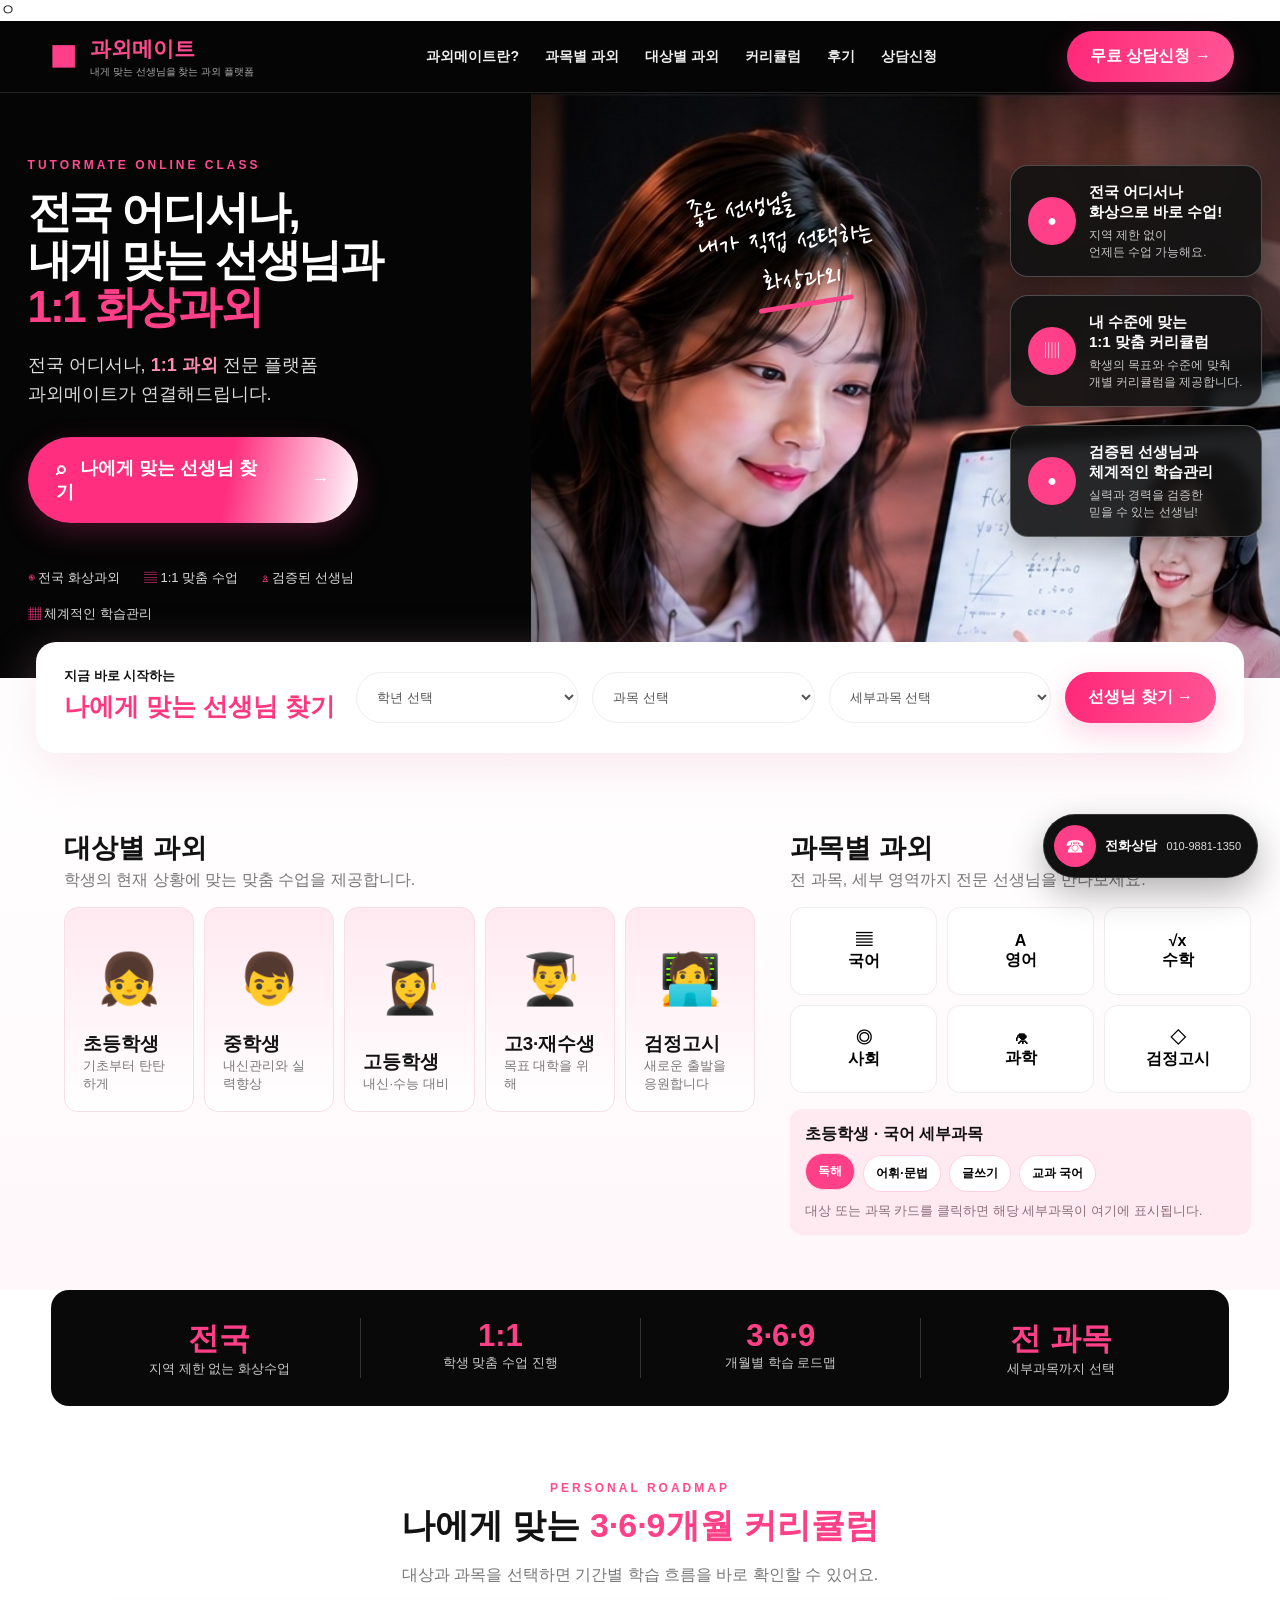
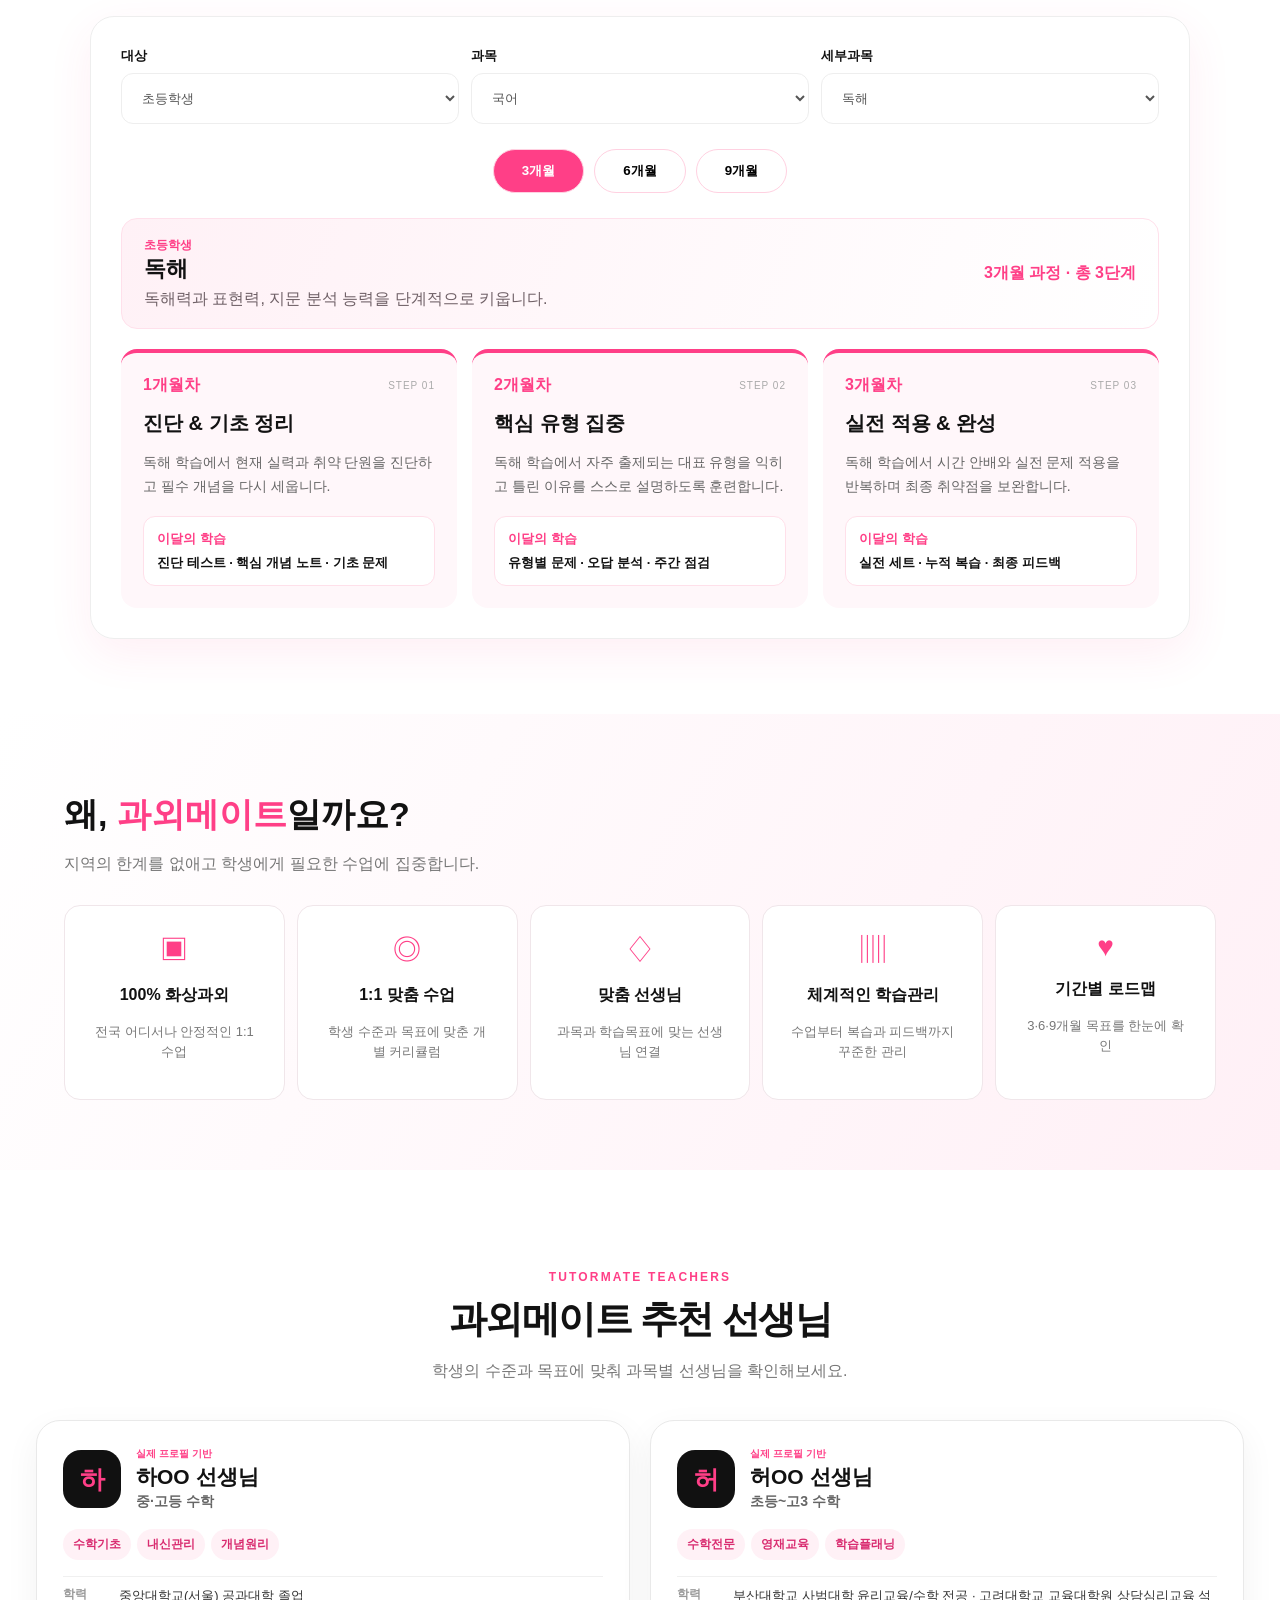
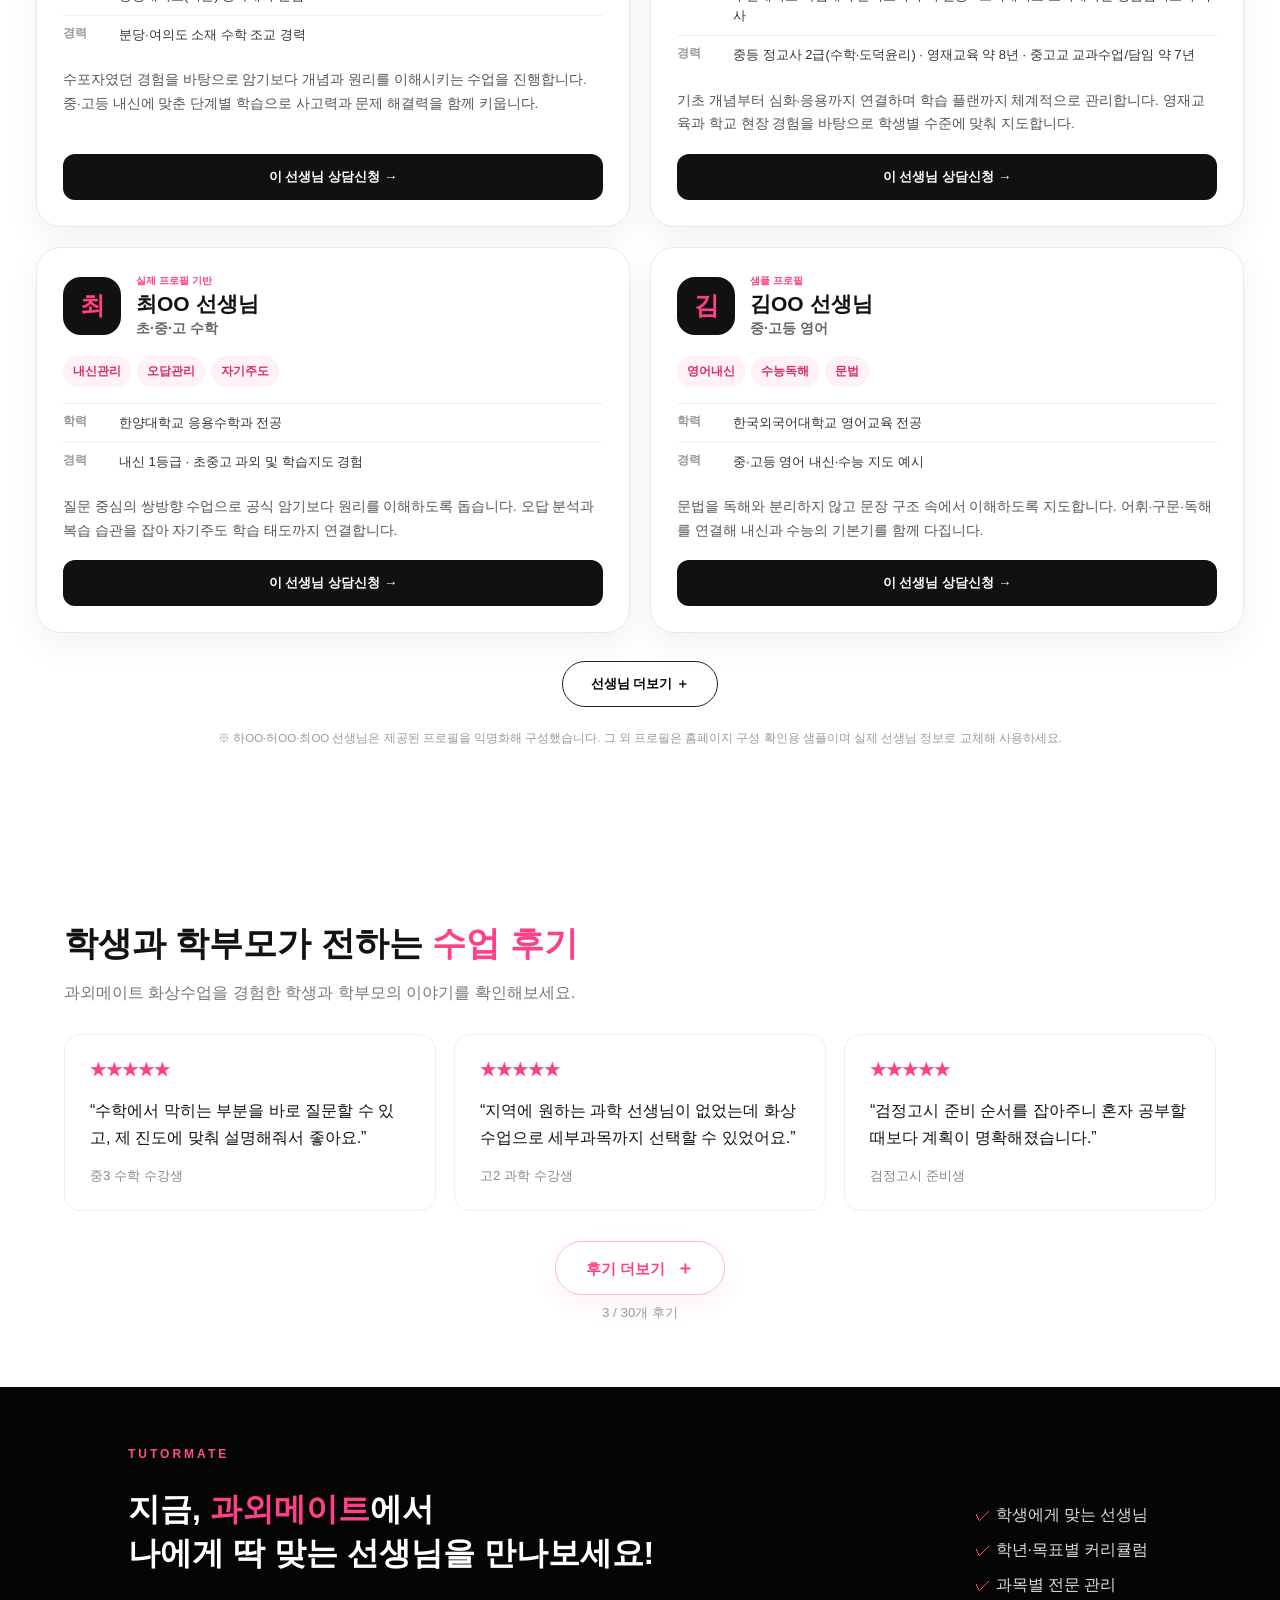
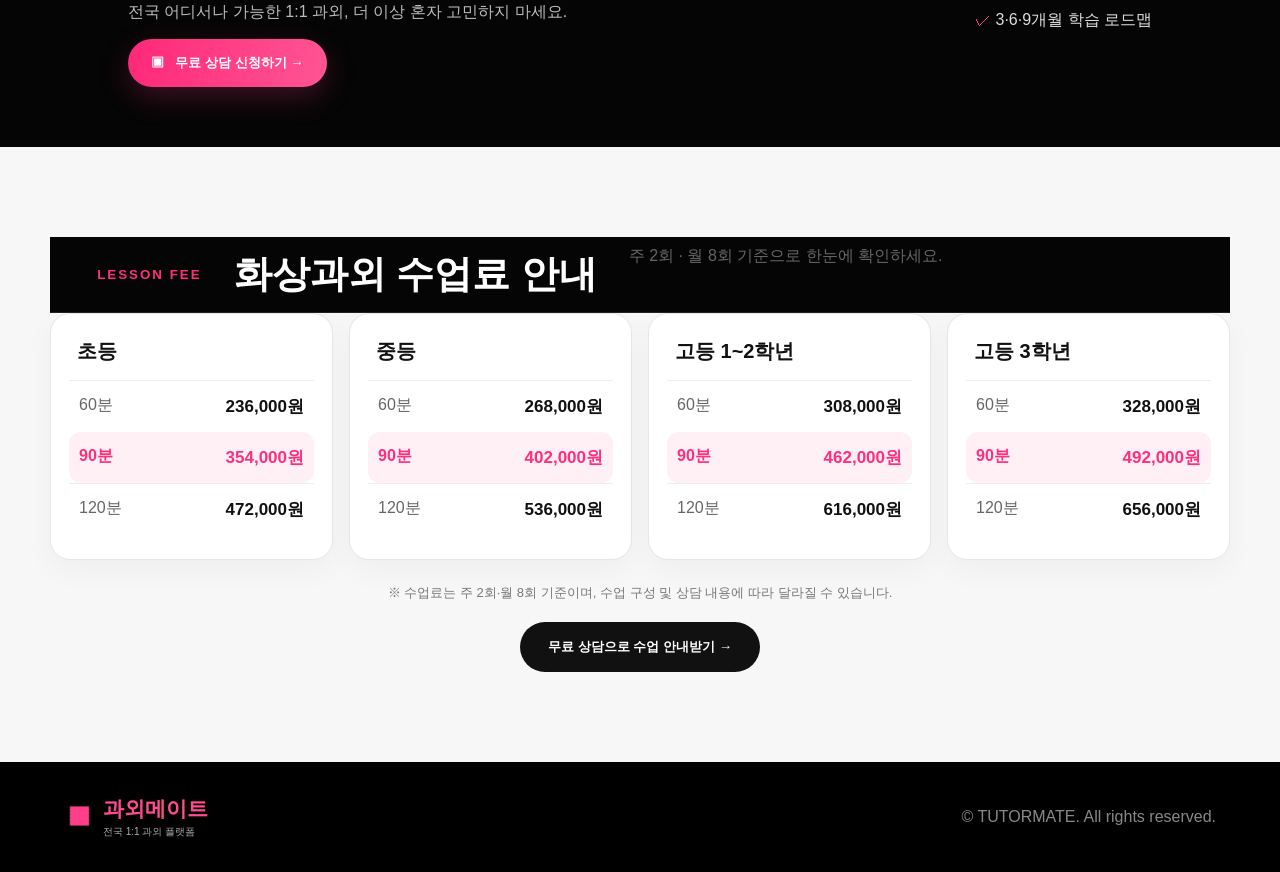
==== commit 2d532a12: "Update index.html" ====
--- a/index.html
+++ b/index.html
@@ -1,11 +1,11 @@
 ㅇ<!doctype html><html lang="ko"><head><meta name="naver-site-verification" content="558219ba4b18374592ff6b92e495277e4e2a2b96" /><meta charset="utf-8"><meta name="viewport" content="width=device-width,initial-scale=1"><title>화상과외 과외메이트 | 전국 1:1 초등 중등 고등 검정고시</title><meta name="description" content="과외메이트는 전국 1:1 화상과외 플랫폼입니다. 초등·중등·고등 전 과목과 검정고시까지 학생에게 맞는 선생님과 맞춤형 과외를 진행합니다."><meta property="og:title" content="화상과외 과외메이트 | 전국 1:1 초등 중등 고등 검정고시">
-<meta property="og:description" content="과외메이트는 전국 1:1 화상과외 플랫폼입니다. 초등·중등·고등 전 과목과 검정고시까지 학생에게 맞는 선생님과 맞춤형 과외를 진행합니다.">
+<meta property="og:description" content="과외메이트는 전국 초등·중등·고등학생을 위한 1:1 화상과외 플랫폼입니다. 학생에게 맞는 선생님과 과목별 맞춤 수업을 진행하며 검정고시 과외도 제공합니다.">
 <meta property="og:url" content="https://tutormate-yj.netlify.app/"><link rel="stylesheet" href="style.css"><link rel="icon" type="image/png" sizes="32x32" href="/favicon-32x32.png">
 <link rel="icon" type="image/png" href="/favicon.png">
 <link rel="apple-touch-icon" sizes="180x180" href="/apple-touch-icon.png">
 </head><body>
 <header class="site-header"><a class="brand" href="#top"><span class="cap">◆</span><span><b>과외메이트</b><small>내게 맞는 선생님을 찾는 과외 플랫폼</small></span></a><nav><a href="#why">과외메이트란?</a><a href="#subjects">과목별 과외</a><a href="#targets">대상별 과외</a><a href="#curriculum">커리큘럼</a><a href="#reviews">후기</a><a href="#consult" data-open-consult>상담신청</a></nav><a class="pill" href="#consult" data-open-consult>무료 상담신청 →</a></header>
-<main id="top"><section class="hero hero-v10"><div class="hero-copy"><em>TUTORMATE ONLINE CLASS</em><h1>내게 맞는 선생님,<br>이제 지역이 아닌<br><strong>실력으로 찾으세요.</strong></h1><p>전국 어디서나, <b>1:1 과외</b> 전문 플랫폼<br>과외메이트가 연결해드립니다.</p><a class="primary" href="#finder">⌕ &nbsp; 나에게 맞는 선생님 찾기 <span>→</span></a><div class="mini"><span>◉ 전국 화상과외</span><span>▤ 1:1 맞춤 수업</span><span>♙ 검증된 선생님</span><span>▦ 체계적인 학습관리</span></div></div><div class="hero-visual"><img src="hero-photo-v16-clean.jpg" alt="학생이 노트북으로 선생님과 1대1 화상수업을 하는 모습"><div class="hero-handcopy" aria-label="좋은 선생님을 내가 직접 선택하는 화상과외"><span>좋은 선생님을</span><span>내가 직접 선택하는</span><strong>화상과외</strong></div><div class="visual-shade"></div><div class="feature-card fc1"><i>●</i><div><b>전국 어디서나<br>화상으로 바로 수업!</b><small>지역 제한 없이<br>언제든 수업 가능해요.</small></div></div><div class="feature-card fc2"><i>▥</i><div><b>내 수준에 맞는<br>1:1 맞춤 커리큘럼</b><small>학생의 목표와 수준에 맞춰<br>개별 커리큘럼을 제공합니다.</small></div></div><div class="feature-card fc3"><i>●</i><div><b>검증된 선생님과<br>체계적인 학습관리</b><small>실력과 경력을 검증한<br>믿을 수 있는 선생님!</small></div></div></div></section>
+<main id="top"><section class="hero hero-v10"><div class="hero-copy"><em>TUTORMATE ONLINE CLASS</em><h1>전국 어디서나,<br>내게 맞는 선생님과<br><strong>1:1 화상과외</strong></h1><p>전국 어디서나, <b>1:1 과외</b> 전문 플랫폼<br>과외메이트가 연결해드립니다.</p><a class="primary" href="#finder">⌕ &nbsp; 나에게 맞는 선생님 찾기 <span>→</span></a><div class="mini"><span>◉ 전국 화상과외</span><span>▤ 1:1 맞춤 수업</span><span>♙ 검증된 선생님</span><span>▦ 체계적인 학습관리</span></div></div><div class="hero-visual"><img src="hero-photo-v16-clean.jpg" alt="학생이 노트북으로 선생님과 1대1 화상수업을 하는 모습"><div class="hero-handcopy" aria-label="좋은 선생님을 내가 직접 선택하는 화상과외"><span>좋은 선생님을</span><span>내가 직접 선택하는</span><strong>화상과외</strong></div><div class="visual-shade"></div><div class="feature-card fc1"><i>●</i><div><b>전국 어디서나<br>화상으로 바로 수업!</b><small>지역 제한 없이<br>언제든 수업 가능해요.</small></div></div><div class="feature-card fc2"><i>▥</i><div><b>내 수준에 맞는<br>1:1 맞춤 커리큘럼</b><small>학생의 목표와 수준에 맞춰<br>개별 커리큘럼을 제공합니다.</small></div></div><div class="feature-card fc3"><i>●</i><div><b>검증된 선생님과<br>체계적인 학습관리</b><small>실력과 경력을 검증한<br>믿을 수 있는 선생님!</small></div></div></div></section>
 <section id="finder" class="finder"><div><small>지금 바로 시작하는</small><h2>나에게 맞는 선생님 찾기</h2></div><select id="grade"><option value="">학년 선택</option><option>초등학생</option><option>중학생</option><option>고등학생</option><option>고3·재수생</option><option>검정고시</option></select><select id="subject"><option value="">과목 선택</option><option>국어</option><option>영어</option><option>수학</option><option>사회</option><option>과학</option><option>검정고시</option></select><select id="detail"><option value="">세부과목 선택</option></select><a class="pill big" href="#curriculum">선생님 찾기 →</a></section>
 <section class="split"><div id="targets"><h2>대상별 과외</h2><p>학생의 현재 상황에 맞는 맞춤 수업을 제공합니다.</p><div class="cards target-cards"></div></div><div id="subjects"><h2>과목별 과외</h2><p>전 과목, 세부 영역까지 전문 선생님을 만나보세요.</p><div class="subject-grid"></div><div id="detailPanel" class="chips detail-panel"><b>세부과목을 선택해 확인해보세요</b><div id="detailChips" class="detail-chip-list"></div><small>대상 또는 과목 카드를 클릭하면 해당 세부과목이 여기에 표시됩니다.</small></div></div></section>
 <section class="stats"><div><b>전국</b><span>지역 제한 없는 화상수업</span></div><div><b>1:1</b><span>학생 맞춤 수업 진행</span></div><div><b>3·6·9</b><span>개월별 학습 로드맵</span></div><div><b>전 과목</b><span>세부과목까지 선택</span></div></section>
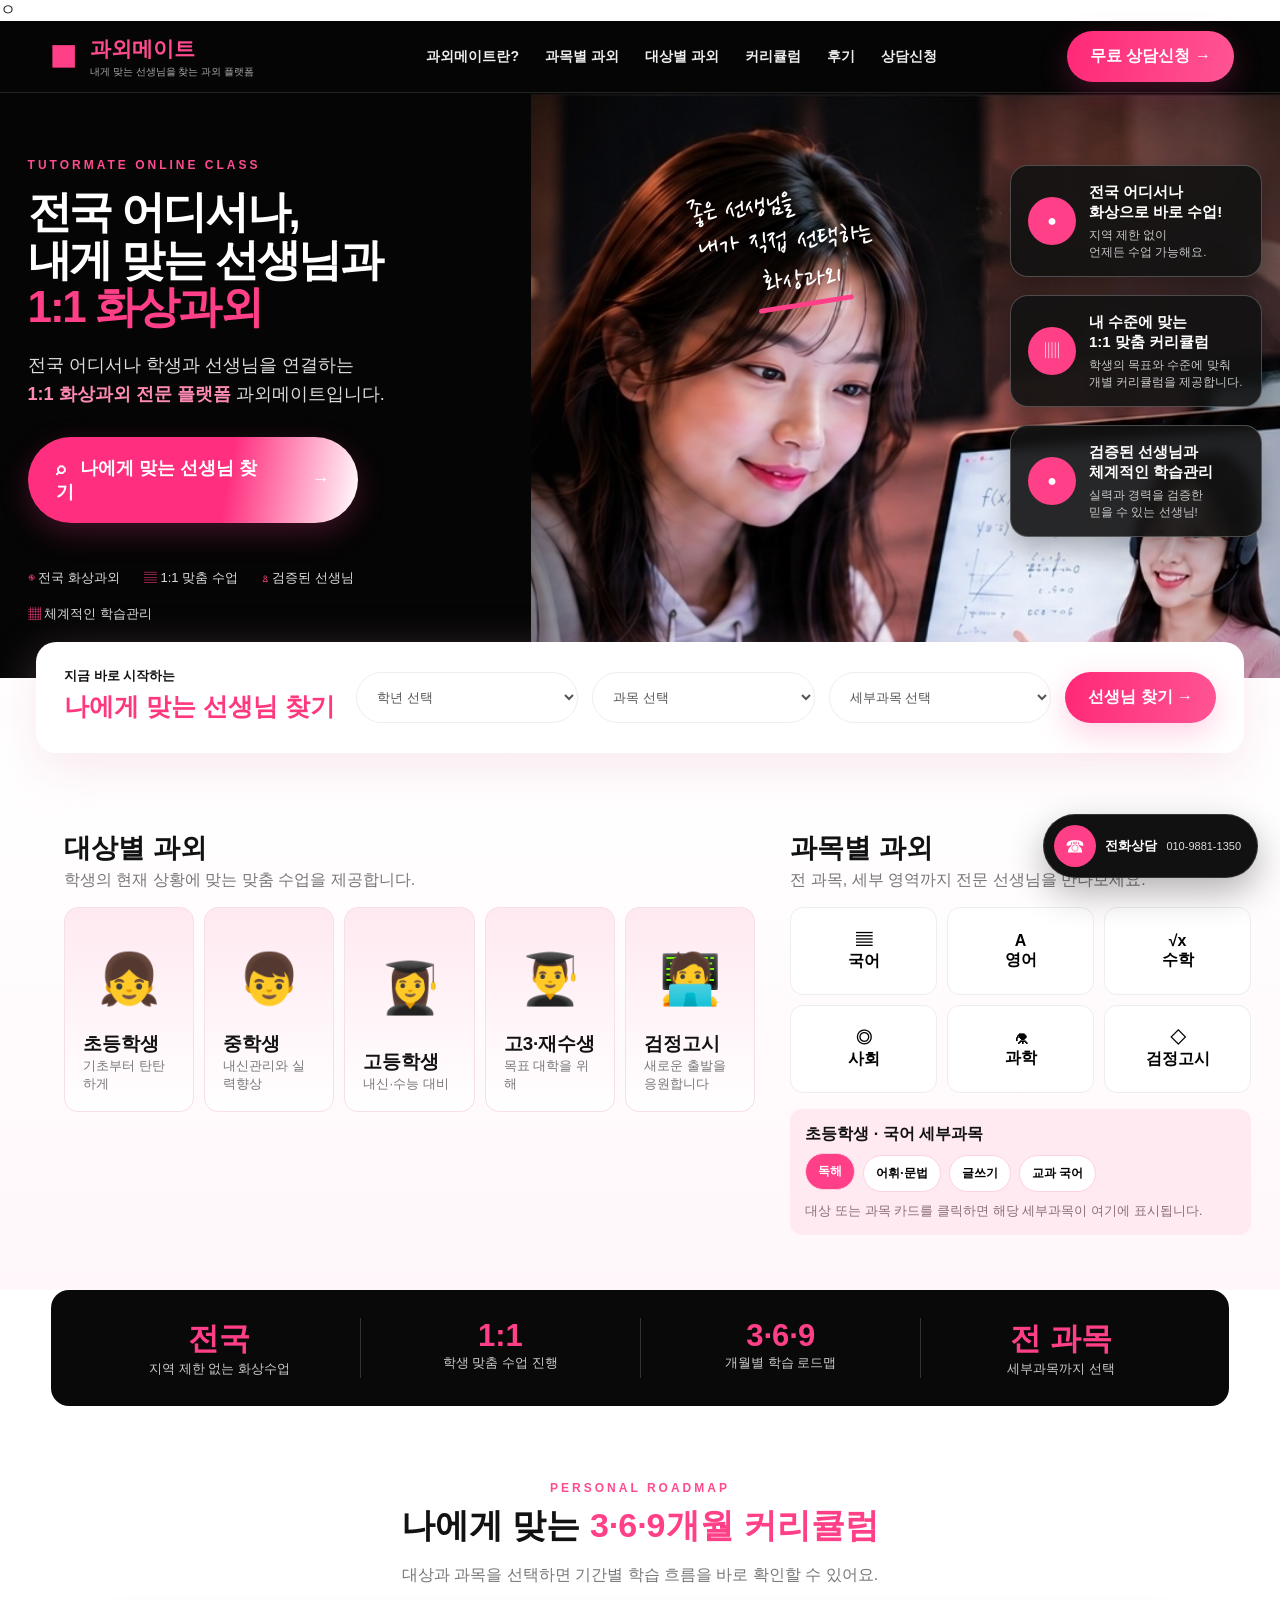
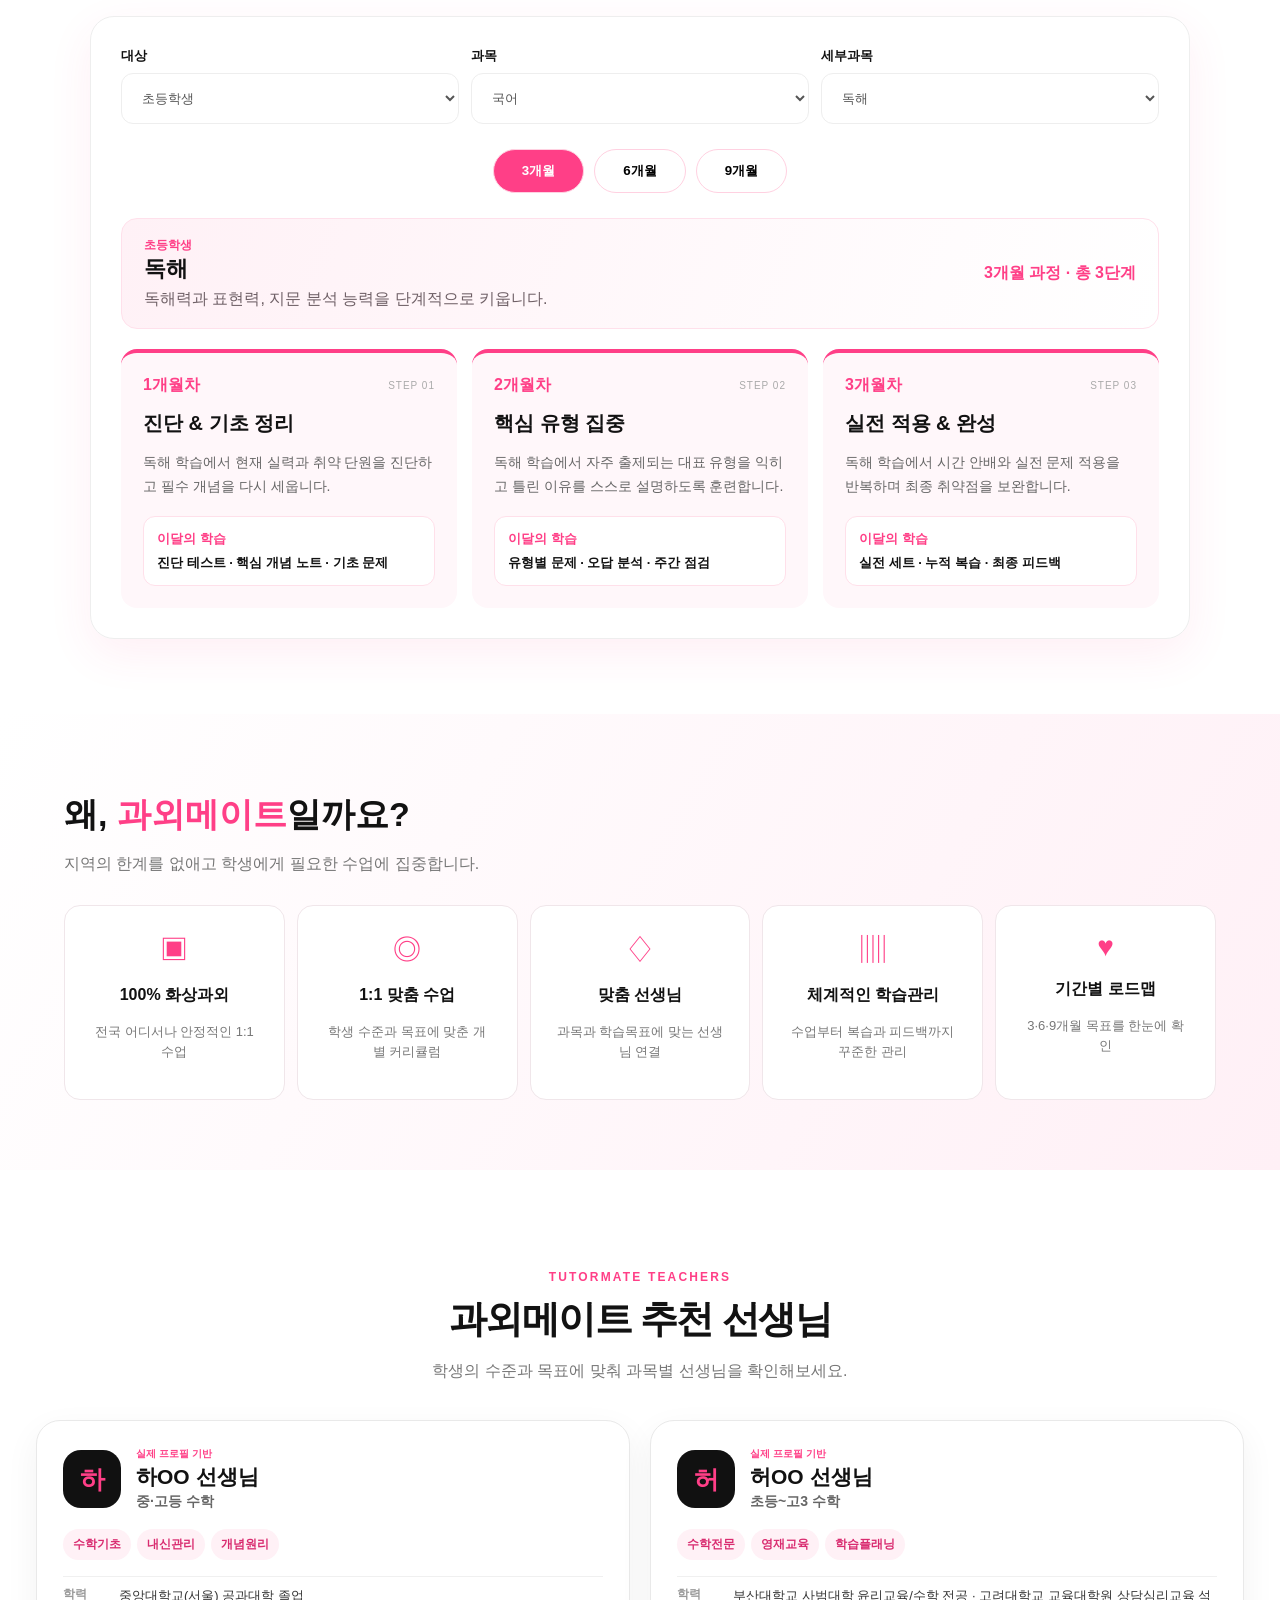
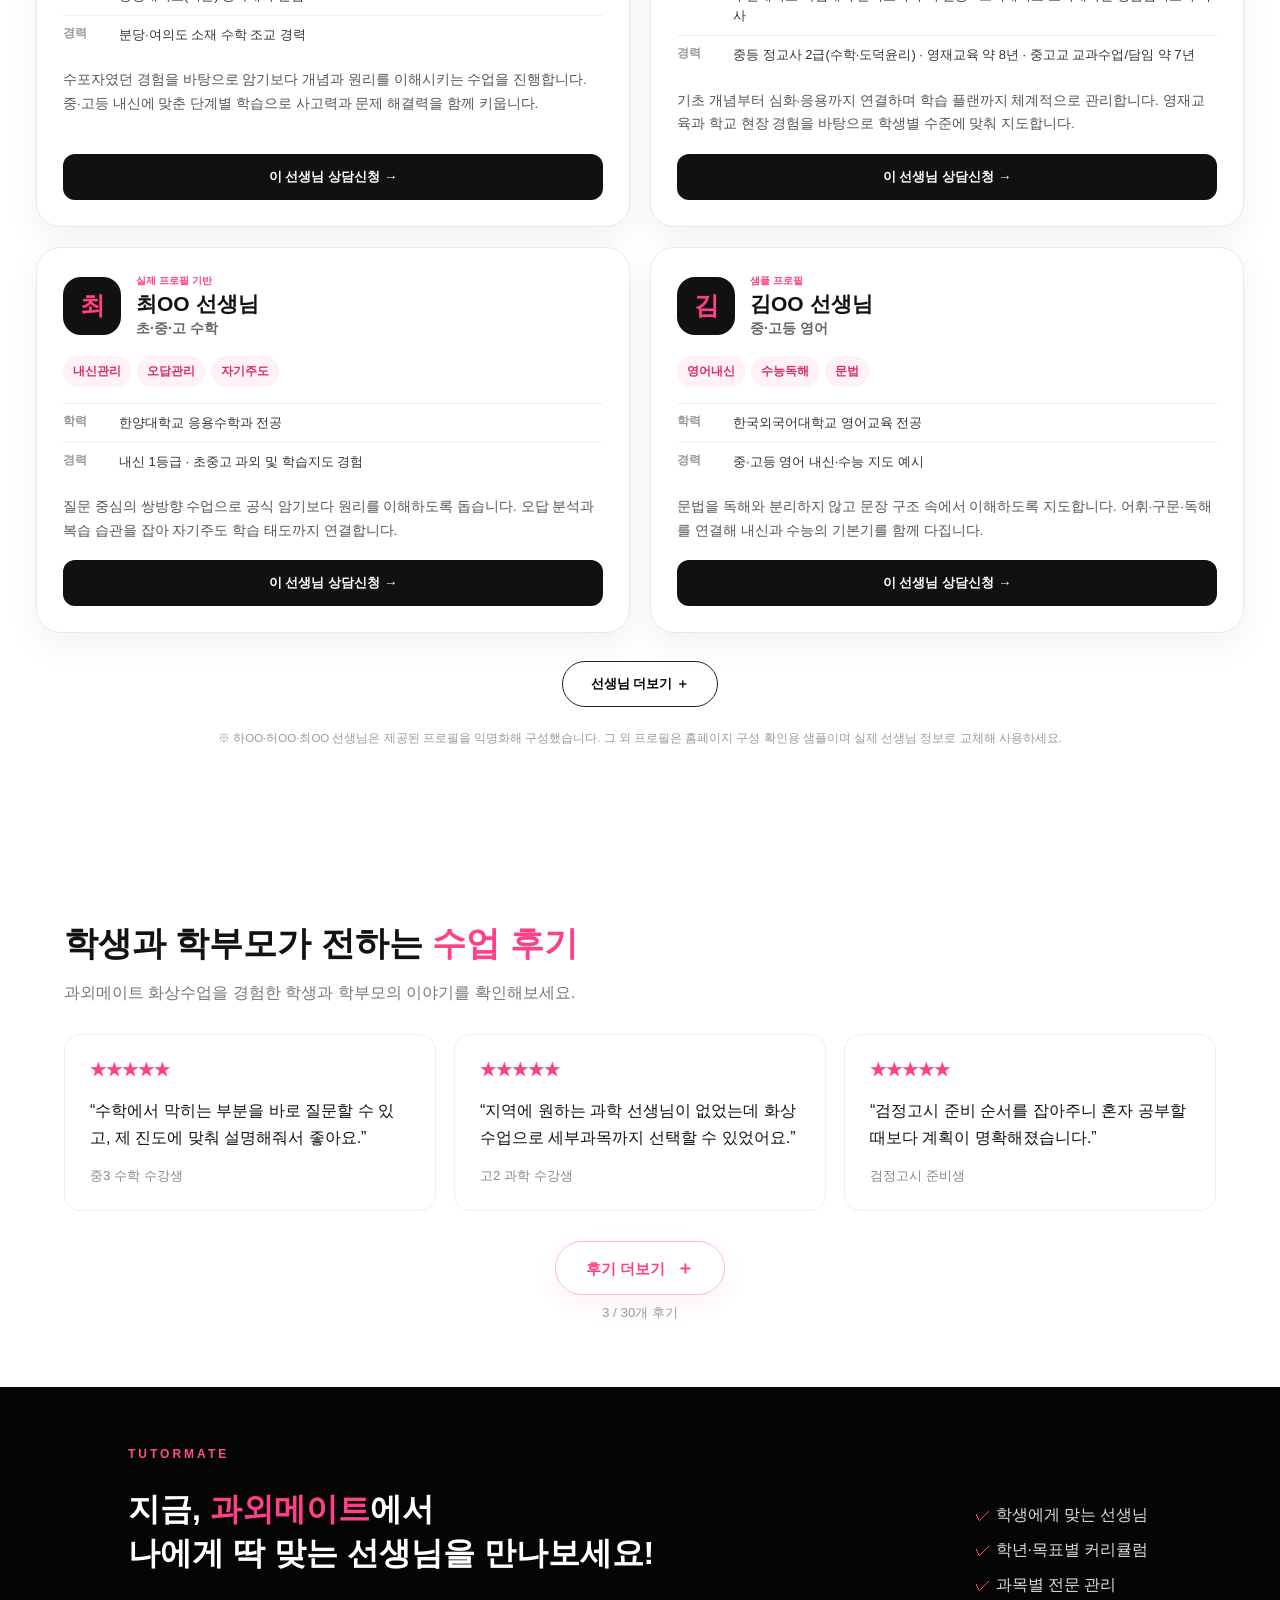
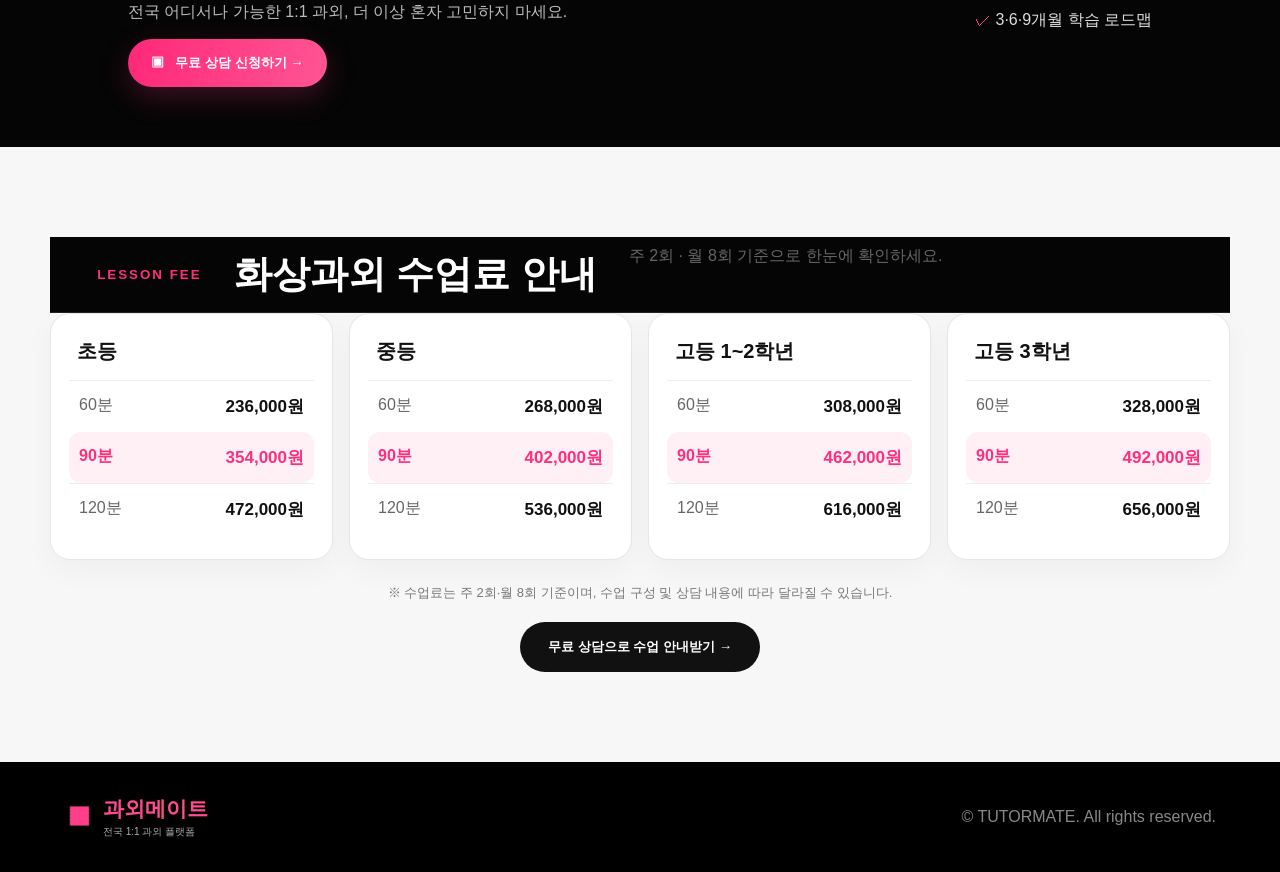
==== commit d19c939a: "Update index.html" ====
--- a/index.html
+++ b/index.html
@@ -5,7 +5,7 @@
 <link rel="apple-touch-icon" sizes="180x180" href="/apple-touch-icon.png">
 </head><body>
 <header class="site-header"><a class="brand" href="#top"><span class="cap">◆</span><span><b>과외메이트</b><small>내게 맞는 선생님을 찾는 과외 플랫폼</small></span></a><nav><a href="#why">과외메이트란?</a><a href="#subjects">과목별 과외</a><a href="#targets">대상별 과외</a><a href="#curriculum">커리큘럼</a><a href="#reviews">후기</a><a href="#consult" data-open-consult>상담신청</a></nav><a class="pill" href="#consult" data-open-consult>무료 상담신청 →</a></header>
-<main id="top"><section class="hero hero-v10"><div class="hero-copy"><em>TUTORMATE ONLINE CLASS</em><h1>전국 어디서나,<br>내게 맞는 선생님과<br><strong>1:1 화상과외</strong></h1><p>전국 어디서나, <b>1:1 과외</b> 전문 플랫폼<br>과외메이트가 연결해드립니다.</p><a class="primary" href="#finder">⌕ &nbsp; 나에게 맞는 선생님 찾기 <span>→</span></a><div class="mini"><span>◉ 전국 화상과외</span><span>▤ 1:1 맞춤 수업</span><span>♙ 검증된 선생님</span><span>▦ 체계적인 학습관리</span></div></div><div class="hero-visual"><img src="hero-photo-v16-clean.jpg" alt="학생이 노트북으로 선생님과 1대1 화상수업을 하는 모습"><div class="hero-handcopy" aria-label="좋은 선생님을 내가 직접 선택하는 화상과외"><span>좋은 선생님을</span><span>내가 직접 선택하는</span><strong>화상과외</strong></div><div class="visual-shade"></div><div class="feature-card fc1"><i>●</i><div><b>전국 어디서나<br>화상으로 바로 수업!</b><small>지역 제한 없이<br>언제든 수업 가능해요.</small></div></div><div class="feature-card fc2"><i>▥</i><div><b>내 수준에 맞는<br>1:1 맞춤 커리큘럼</b><small>학생의 목표와 수준에 맞춰<br>개별 커리큘럼을 제공합니다.</small></div></div><div class="feature-card fc3"><i>●</i><div><b>검증된 선생님과<br>체계적인 학습관리</b><small>실력과 경력을 검증한<br>믿을 수 있는 선생님!</small></div></div></div></section>
+<main id="top"><section class="hero hero-v10"><div class="hero-copy"><em>TUTORMATE ONLINE CLASS</em><h1>전국 어디서나,<br>내게 맞는 선생님과<br><strong>1:1 화상과외</strong></h1><p>전국 어디서나 학생과 선생님을 연결하는<br><b>1:1 화상과외 전문 플랫폼</b> 과외메이트입니다.</p><a class="primary" href="#finder">⌕ &nbsp; 나에게 맞는 선생님 찾기 <span>→</span></a><div class="mini"><span>◉ 전국 화상과외</span><span>▤ 1:1 맞춤 수업</span><span>♙ 검증된 선생님</span><span>▦ 체계적인 학습관리</span></div></div><div class="hero-visual"><img src="hero-photo-v16-clean.jpg" alt="학생이 노트북으로 선생님과 1대1 화상수업을 하는 모습"><div class="hero-handcopy" aria-label="좋은 선생님을 내가 직접 선택하는 화상과외"><span>좋은 선생님을</span><span>내가 직접 선택하는</span><strong>화상과외</strong></div><div class="visual-shade"></div><div class="feature-card fc1"><i>●</i><div><b>전국 어디서나<br>화상으로 바로 수업!</b><small>지역 제한 없이<br>언제든 수업 가능해요.</small></div></div><div class="feature-card fc2"><i>▥</i><div><b>내 수준에 맞는<br>1:1 맞춤 커리큘럼</b><small>학생의 목표와 수준에 맞춰<br>개별 커리큘럼을 제공합니다.</small></div></div><div class="feature-card fc3"><i>●</i><div><b>검증된 선생님과<br>체계적인 학습관리</b><small>실력과 경력을 검증한<br>믿을 수 있는 선생님!</small></div></div></div></section>
 <section id="finder" class="finder"><div><small>지금 바로 시작하는</small><h2>나에게 맞는 선생님 찾기</h2></div><select id="grade"><option value="">학년 선택</option><option>초등학생</option><option>중학생</option><option>고등학생</option><option>고3·재수생</option><option>검정고시</option></select><select id="subject"><option value="">과목 선택</option><option>국어</option><option>영어</option><option>수학</option><option>사회</option><option>과학</option><option>검정고시</option></select><select id="detail"><option value="">세부과목 선택</option></select><a class="pill big" href="#curriculum">선생님 찾기 →</a></section>
 <section class="split"><div id="targets"><h2>대상별 과외</h2><p>학생의 현재 상황에 맞는 맞춤 수업을 제공합니다.</p><div class="cards target-cards"></div></div><div id="subjects"><h2>과목별 과외</h2><p>전 과목, 세부 영역까지 전문 선생님을 만나보세요.</p><div class="subject-grid"></div><div id="detailPanel" class="chips detail-panel"><b>세부과목을 선택해 확인해보세요</b><div id="detailChips" class="detail-chip-list"></div><small>대상 또는 과목 카드를 클릭하면 해당 세부과목이 여기에 표시됩니다.</small></div></div></section>
 <section class="stats"><div><b>전국</b><span>지역 제한 없는 화상수업</span></div><div><b>1:1</b><span>학생 맞춤 수업 진행</span></div><div><b>3·6·9</b><span>개월별 학습 로드맵</span></div><div><b>전 과목</b><span>세부과목까지 선택</span></div></section>
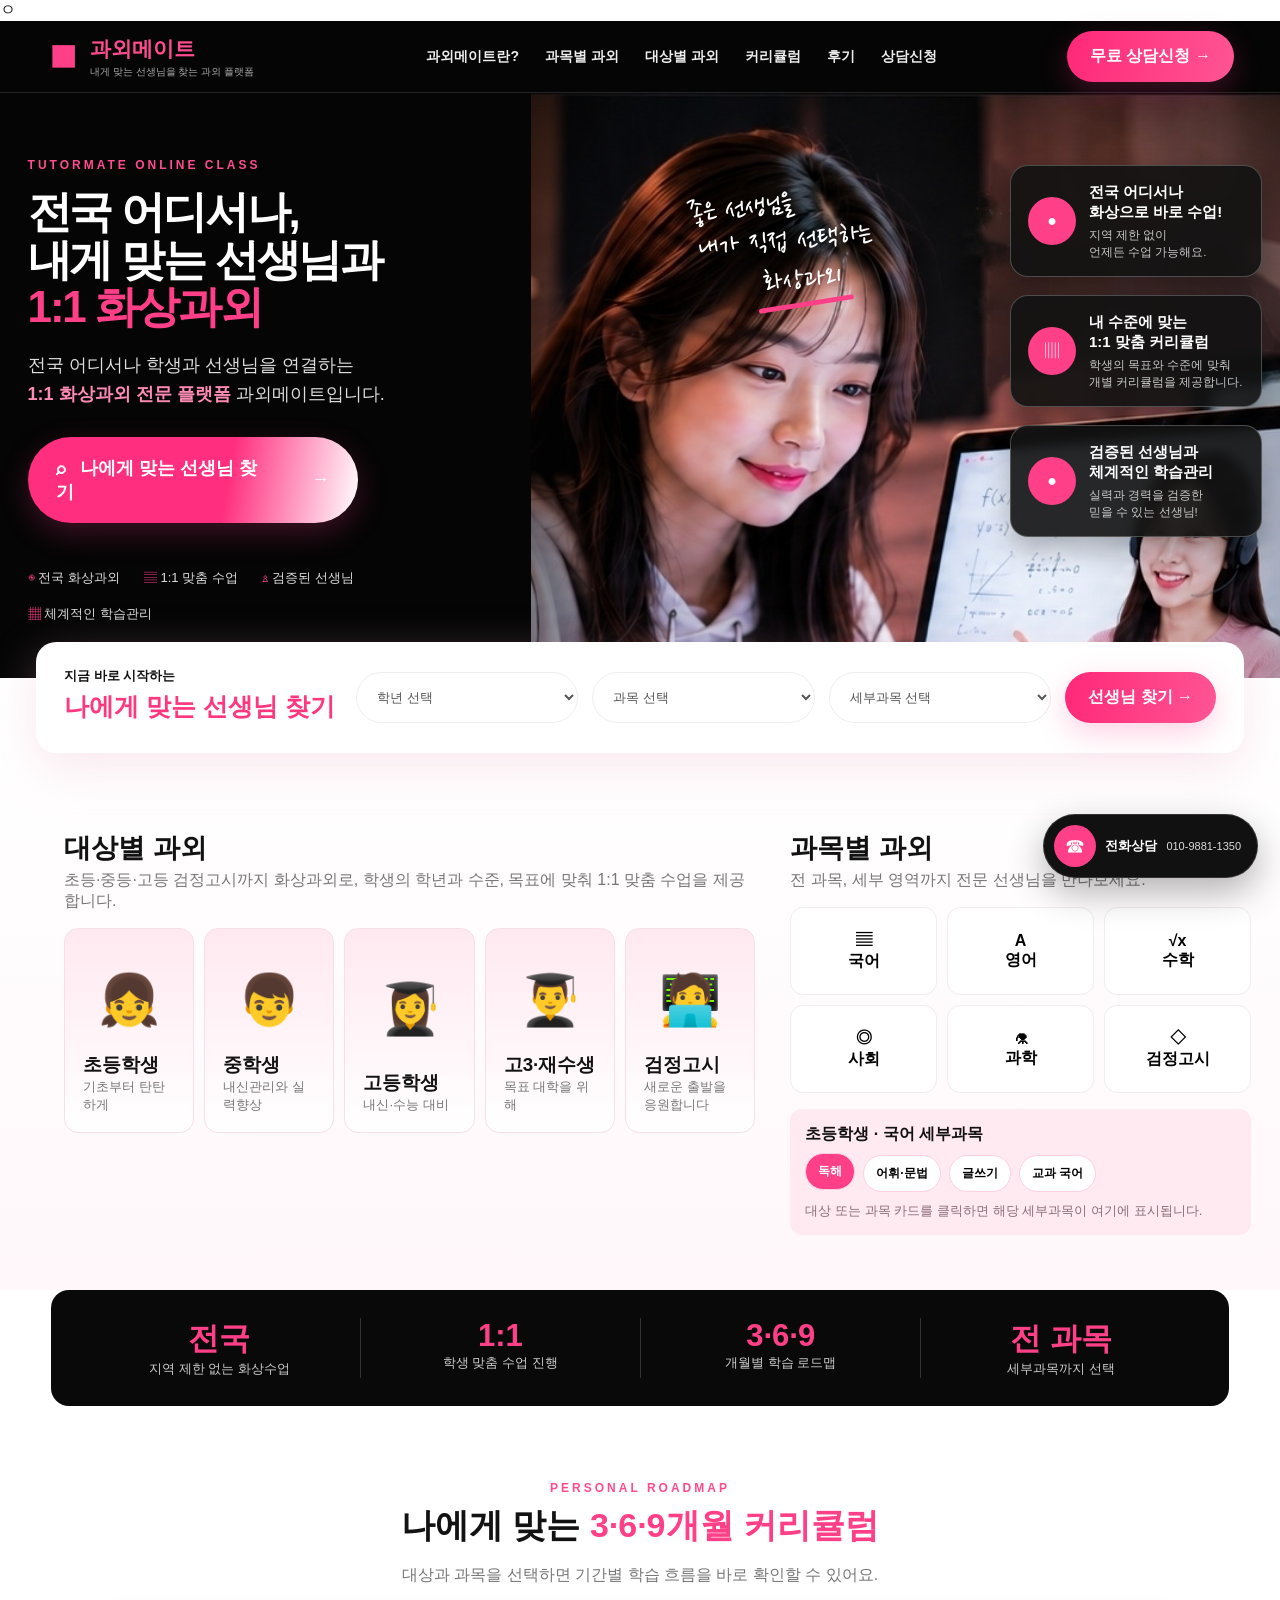
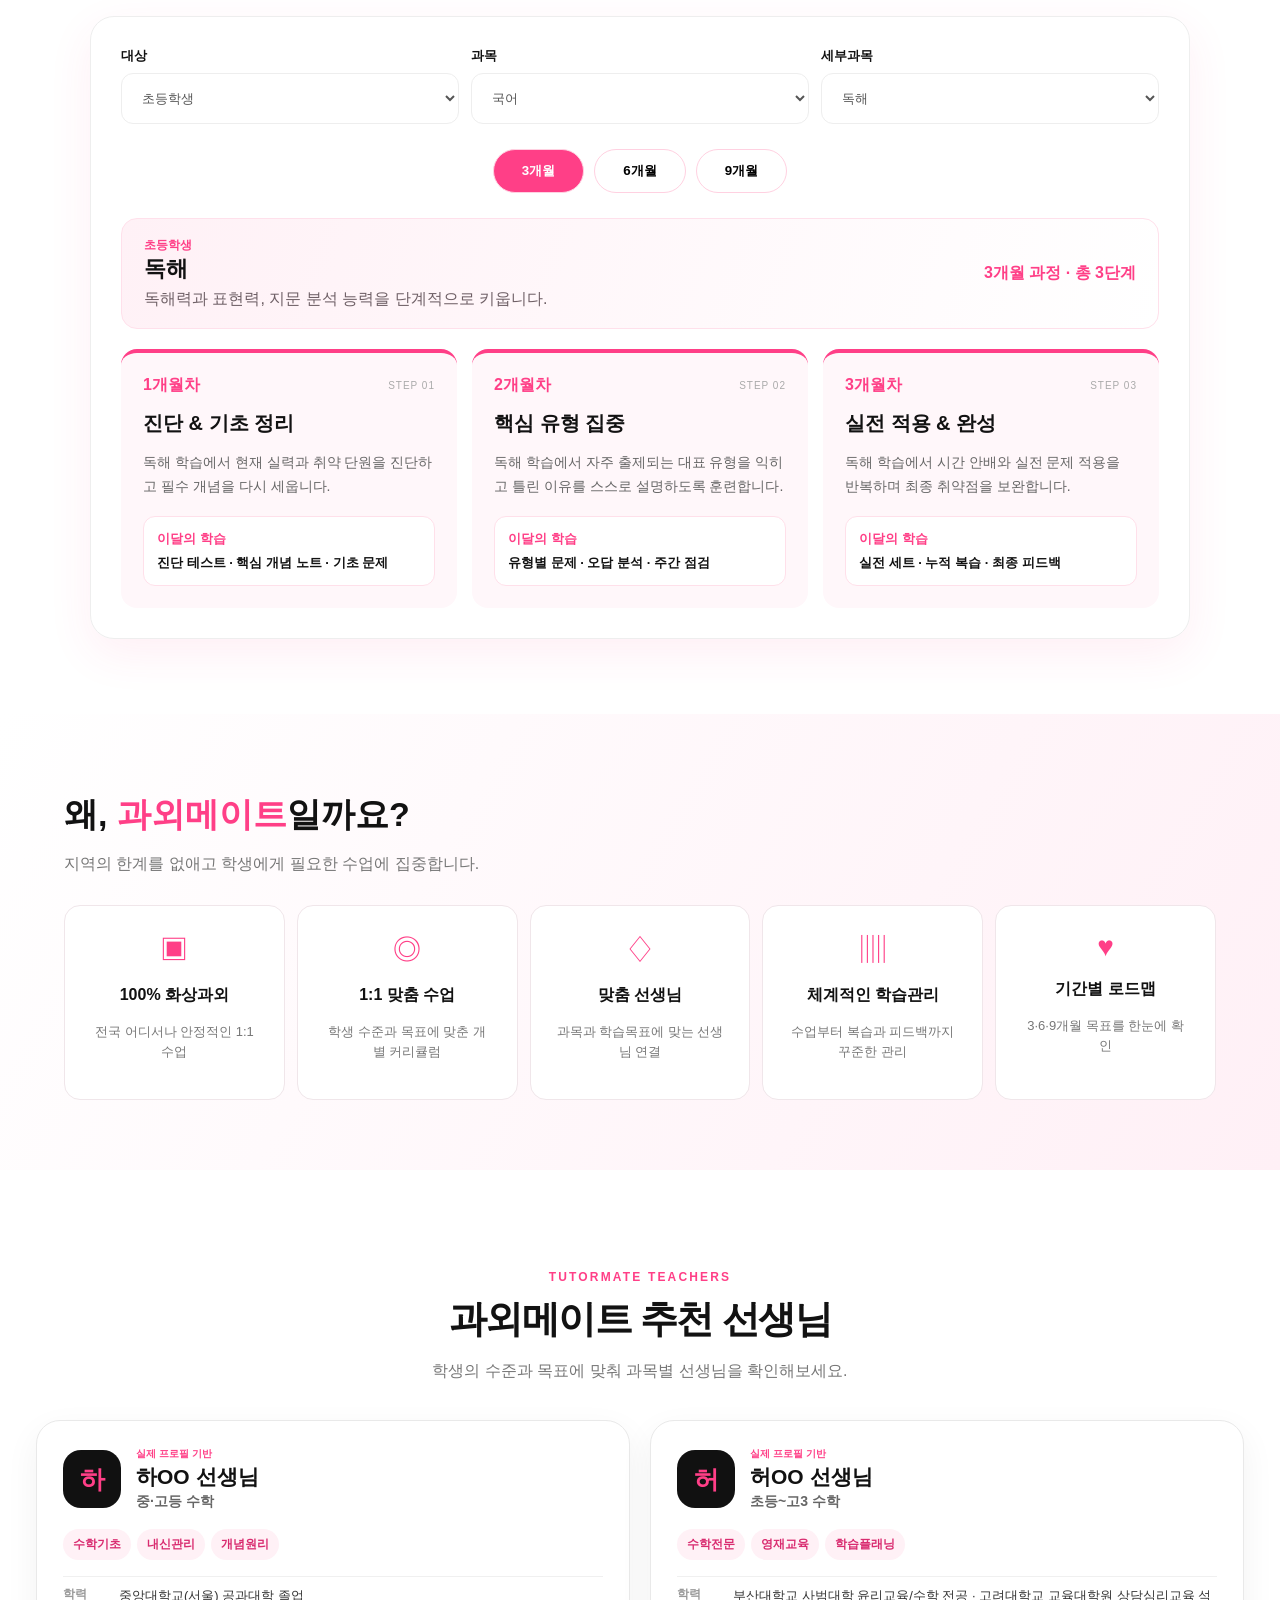
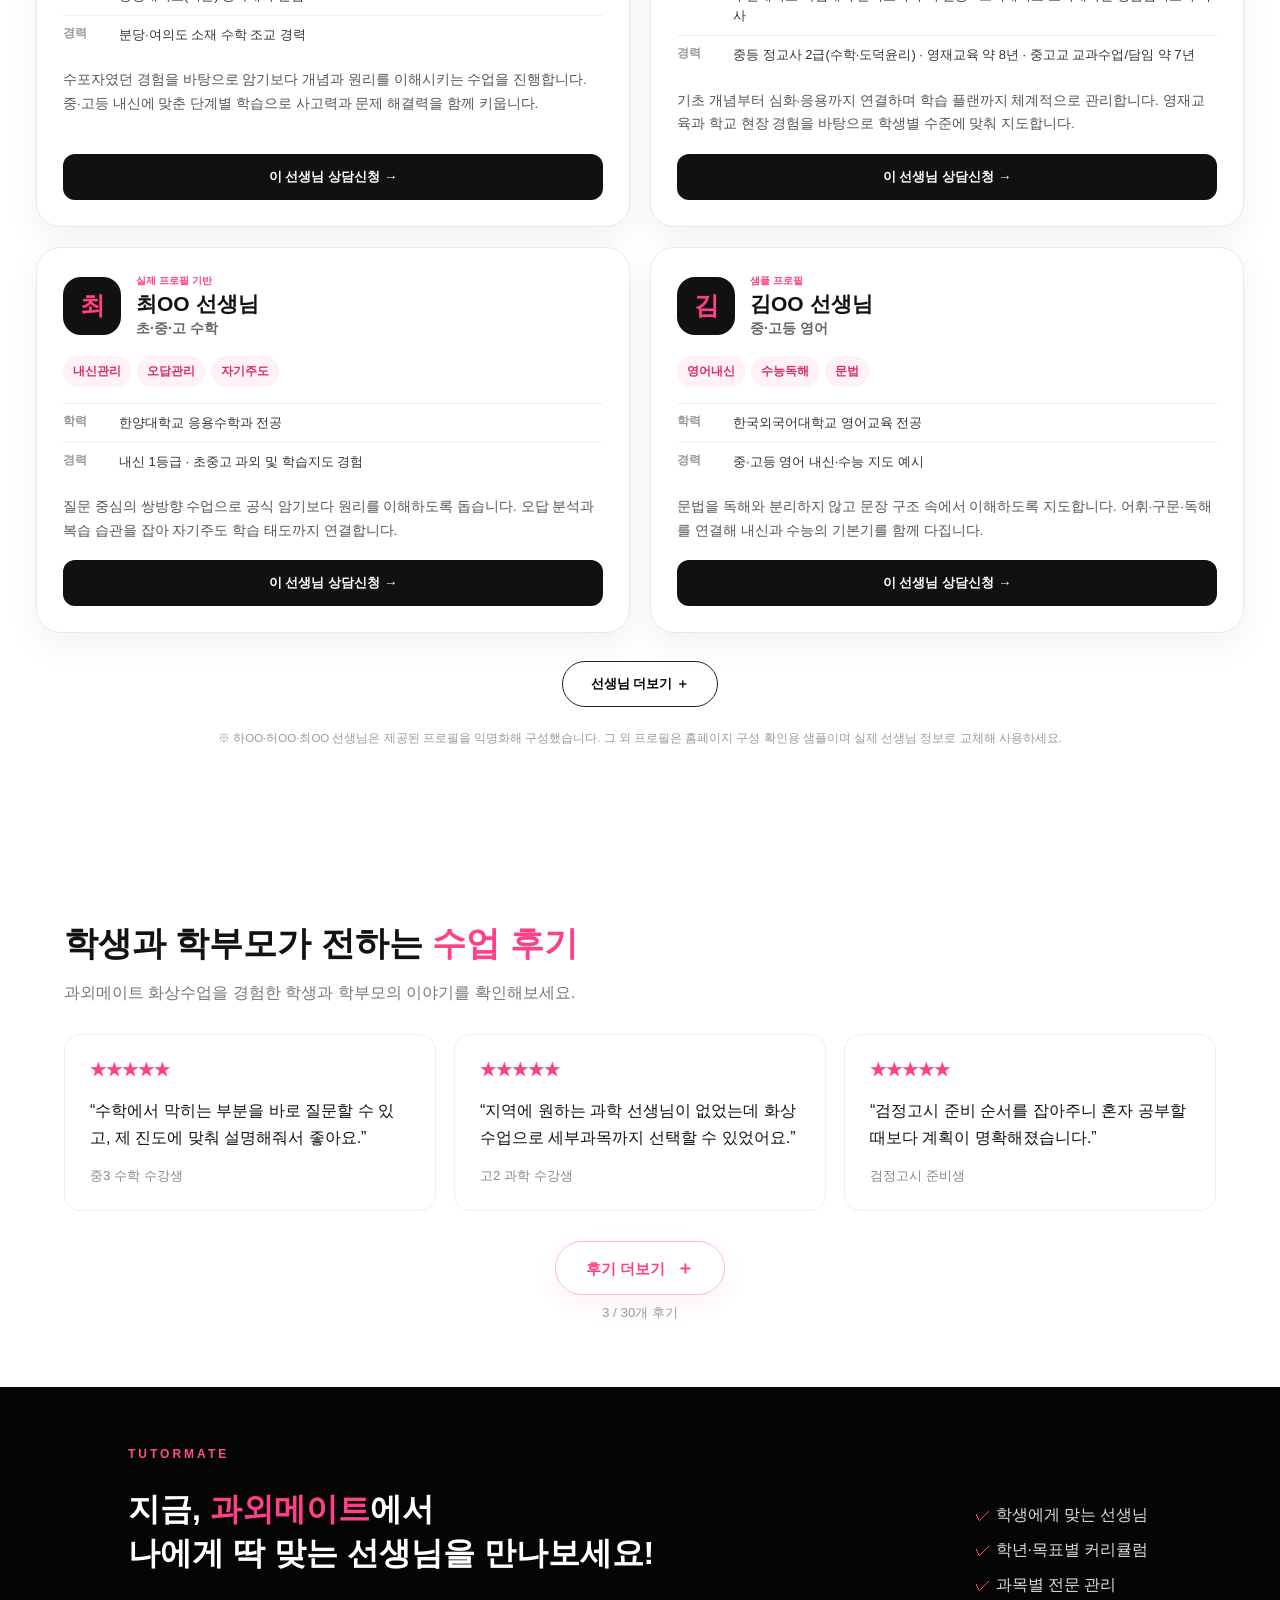
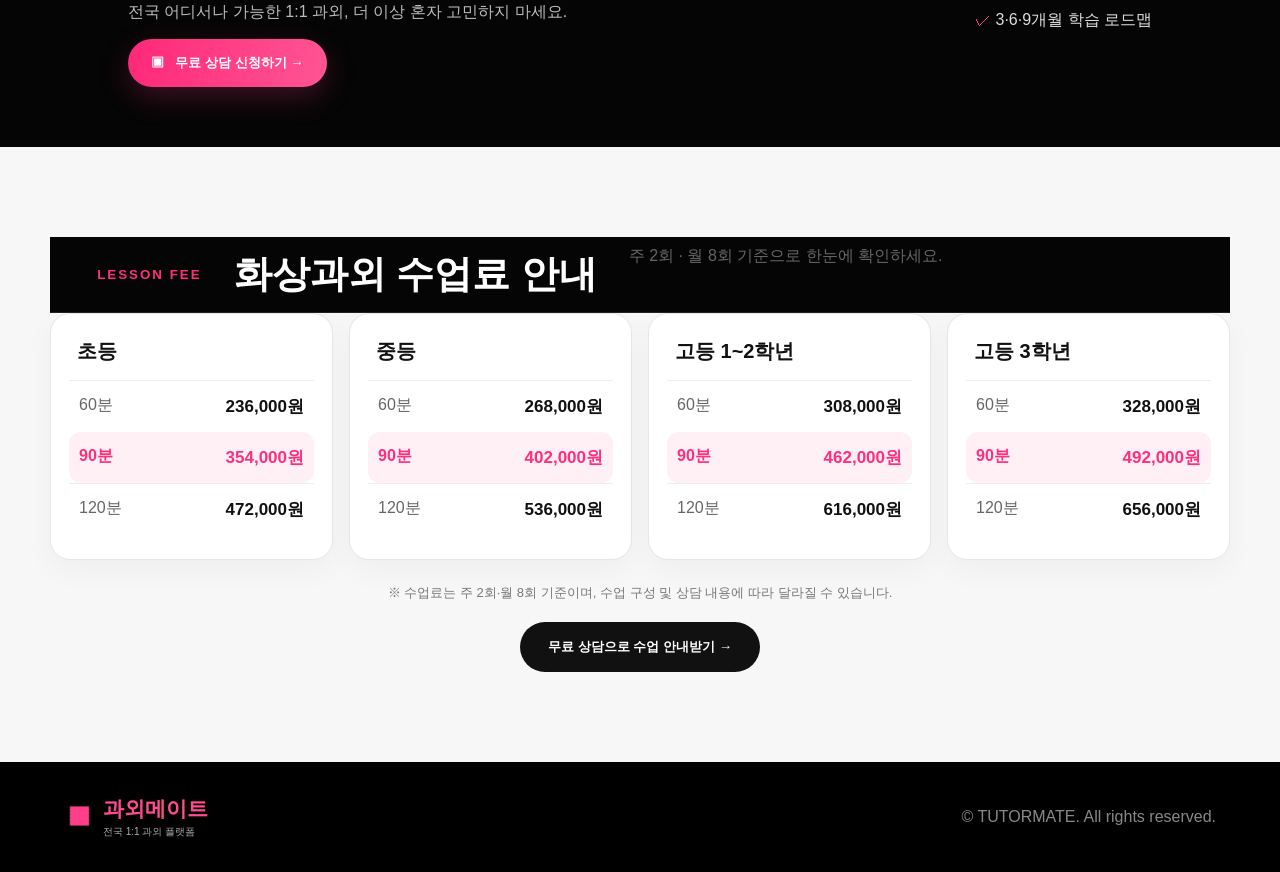
==== commit 568a8162: "Update index.html" ====
--- a/index.html
+++ b/index.html
@@ -7,7 +7,7 @@
 <header class="site-header"><a class="brand" href="#top"><span class="cap">◆</span><span><b>과외메이트</b><small>내게 맞는 선생님을 찾는 과외 플랫폼</small></span></a><nav><a href="#why">과외메이트란?</a><a href="#subjects">과목별 과외</a><a href="#targets">대상별 과외</a><a href="#curriculum">커리큘럼</a><a href="#reviews">후기</a><a href="#consult" data-open-consult>상담신청</a></nav><a class="pill" href="#consult" data-open-consult>무료 상담신청 →</a></header>
 <main id="top"><section class="hero hero-v10"><div class="hero-copy"><em>TUTORMATE ONLINE CLASS</em><h1>전국 어디서나,<br>내게 맞는 선생님과<br><strong>1:1 화상과외</strong></h1><p>전국 어디서나 학생과 선생님을 연결하는<br><b>1:1 화상과외 전문 플랫폼</b> 과외메이트입니다.</p><a class="primary" href="#finder">⌕ &nbsp; 나에게 맞는 선생님 찾기 <span>→</span></a><div class="mini"><span>◉ 전국 화상과외</span><span>▤ 1:1 맞춤 수업</span><span>♙ 검증된 선생님</span><span>▦ 체계적인 학습관리</span></div></div><div class="hero-visual"><img src="hero-photo-v16-clean.jpg" alt="학생이 노트북으로 선생님과 1대1 화상수업을 하는 모습"><div class="hero-handcopy" aria-label="좋은 선생님을 내가 직접 선택하는 화상과외"><span>좋은 선생님을</span><span>내가 직접 선택하는</span><strong>화상과외</strong></div><div class="visual-shade"></div><div class="feature-card fc1"><i>●</i><div><b>전국 어디서나<br>화상으로 바로 수업!</b><small>지역 제한 없이<br>언제든 수업 가능해요.</small></div></div><div class="feature-card fc2"><i>▥</i><div><b>내 수준에 맞는<br>1:1 맞춤 커리큘럼</b><small>학생의 목표와 수준에 맞춰<br>개별 커리큘럼을 제공합니다.</small></div></div><div class="feature-card fc3"><i>●</i><div><b>검증된 선생님과<br>체계적인 학습관리</b><small>실력과 경력을 검증한<br>믿을 수 있는 선생님!</small></div></div></div></section>
 <section id="finder" class="finder"><div><small>지금 바로 시작하는</small><h2>나에게 맞는 선생님 찾기</h2></div><select id="grade"><option value="">학년 선택</option><option>초등학생</option><option>중학생</option><option>고등학생</option><option>고3·재수생</option><option>검정고시</option></select><select id="subject"><option value="">과목 선택</option><option>국어</option><option>영어</option><option>수학</option><option>사회</option><option>과학</option><option>검정고시</option></select><select id="detail"><option value="">세부과목 선택</option></select><a class="pill big" href="#curriculum">선생님 찾기 →</a></section>
-<section class="split"><div id="targets"><h2>대상별 과외</h2><p>학생의 현재 상황에 맞는 맞춤 수업을 제공합니다.</p><div class="cards target-cards"></div></div><div id="subjects"><h2>과목별 과외</h2><p>전 과목, 세부 영역까지 전문 선생님을 만나보세요.</p><div class="subject-grid"></div><div id="detailPanel" class="chips detail-panel"><b>세부과목을 선택해 확인해보세요</b><div id="detailChips" class="detail-chip-list"></div><small>대상 또는 과목 카드를 클릭하면 해당 세부과목이 여기에 표시됩니다.</small></div></div></section>
+<section class="split"><div id="targets"><h2>대상별 과외</h2><p>초등·중등·고등 검정고시까지 화상과외로, 학생의 학년과 수준, 목표에 맞춰 1:1 맞춤 수업을 제공합니다.</p><div class="cards target-cards"></div></div><div id="subjects"><h2>과목별 과외</h2><p>전 과목, 세부 영역까지 전문 선생님을 만나보세요.</p><div class="subject-grid"></div><div id="detailPanel" class="chips detail-panel"><b>세부과목을 선택해 확인해보세요</b><div id="detailChips" class="detail-chip-list"></div><small>대상 또는 과목 카드를 클릭하면 해당 세부과목이 여기에 표시됩니다.</small></div></div></section>
 <section class="stats"><div><b>전국</b><span>지역 제한 없는 화상수업</span></div><div><b>1:1</b><span>학생 맞춤 수업 진행</span></div><div><b>3·6·9</b><span>개월별 학습 로드맵</span></div><div><b>전 과목</b><span>세부과목까지 선택</span></div></section>
 <section id="curriculum" class="curriculum"><div class="section-title"><em>PERSONAL ROADMAP</em><h2>나에게 맞는 <strong>3·6·9개월 커리큘럼</strong></h2><p>대상과 과목을 선택하면 기간별 학습 흐름을 바로 확인할 수 있어요.</p></div><div class="curr-box"><div class="curr-controls"><label>대상<select id="cGrade"></select></label><label>과목<select id="cSubject"></select></label><label>세부과목<select id="cDetail"></select></label></div><div class="months"><button class="active" data-month="3">3개월</button><button data-month="6">6개월</button><button data-month="9">9개월</button></div><div id="roadmapSummary" class="roadmap-summary"></div><div id="roadmap" class="roadmap"></div></div></section>
 <section id="why" class="why"><div class="section-title left"><h2>왜, <strong>과외메이트</strong>일까요?</h2><p>지역의 한계를 없애고 학생에게 필요한 수업에 집중합니다.</p></div><div class="why-grid"><article>▣<h3>100% 화상과외</h3><p>전국 어디서나 안정적인 1:1 수업</p></article><article>◎<h3>1:1 맞춤 수업</h3><p>학생 수준과 목표에 맞춘 개별 커리큘럼</p></article><article>♢<h3>맞춤 선생님</h3><p>과목과 학습목표에 맞는 선생님 연결</p></article><article>▥<h3>체계적인 학습관리</h3><p>수업부터 복습과 피드백까지 꾸준한 관리</p></article><article>♥<h3>기간별 로드맵</h3><p>3·6·9개월 목표를 한눈에 확인</p></article></div></section>
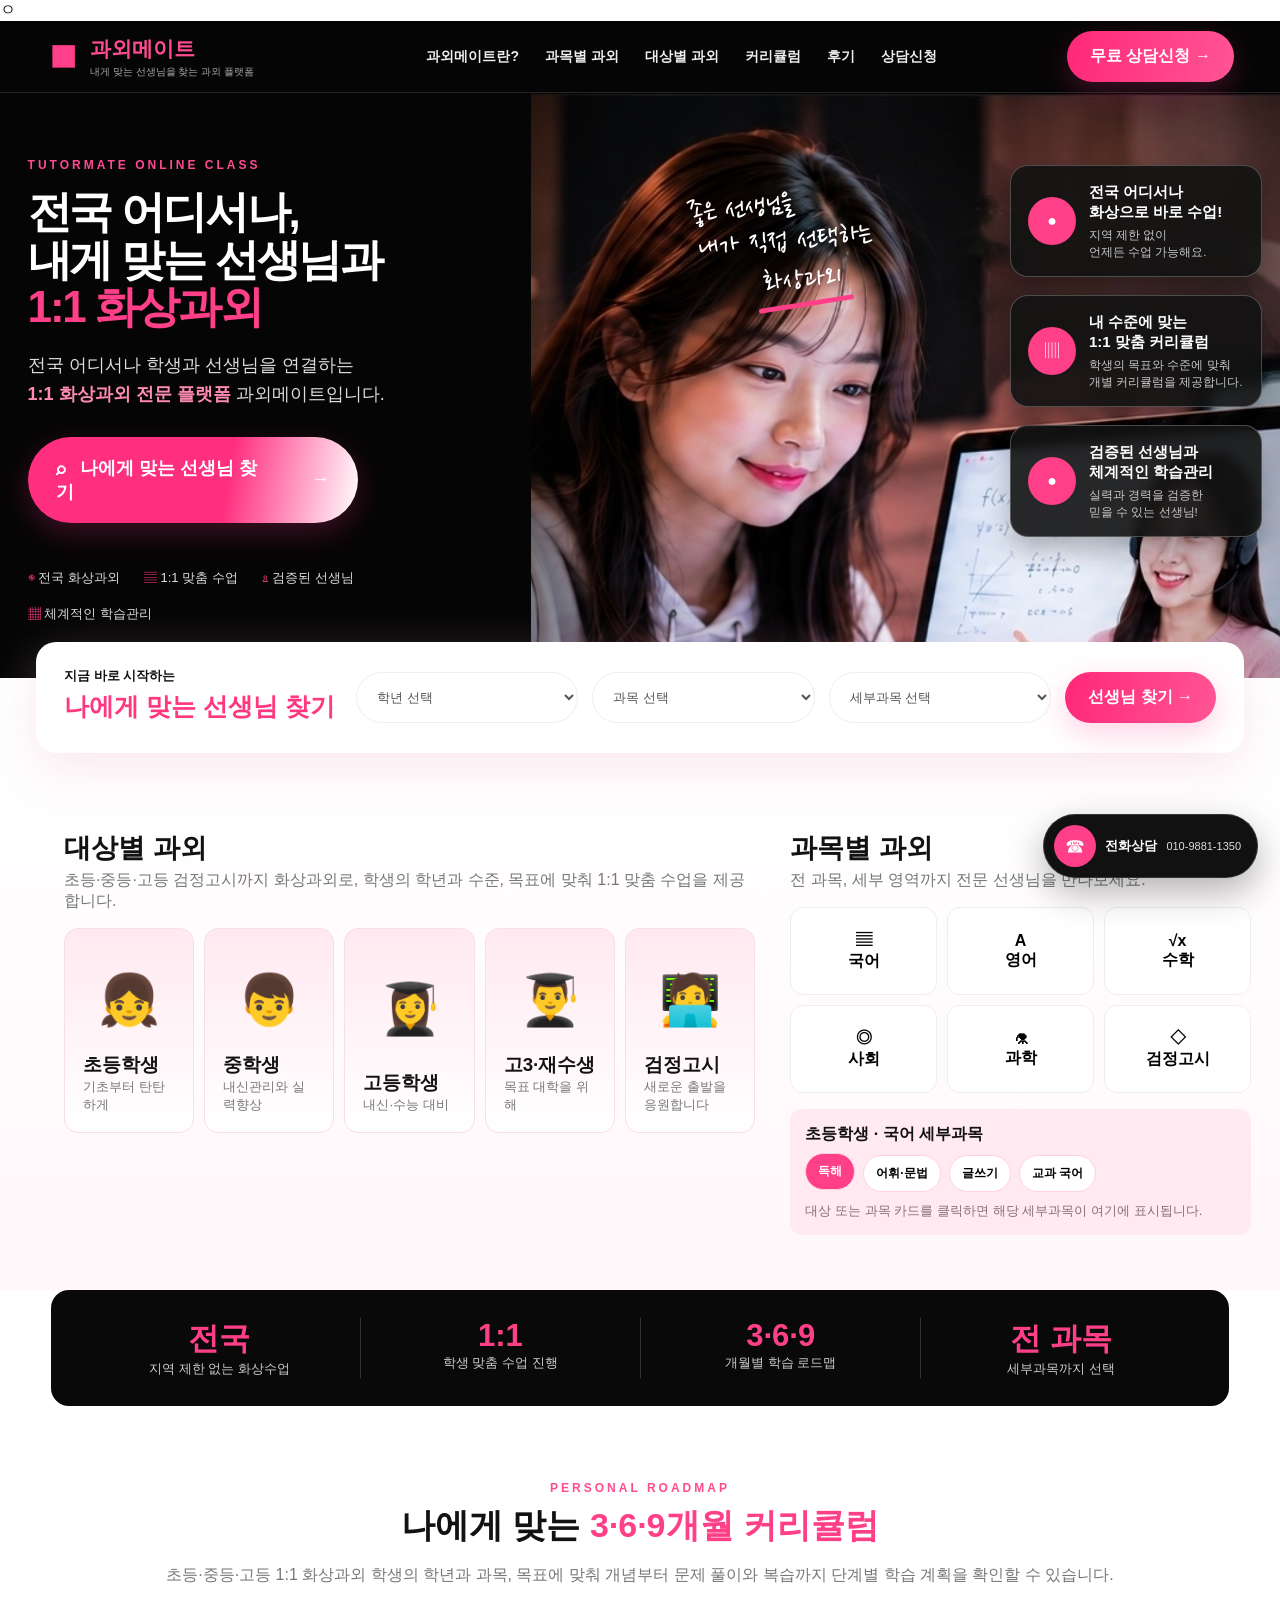
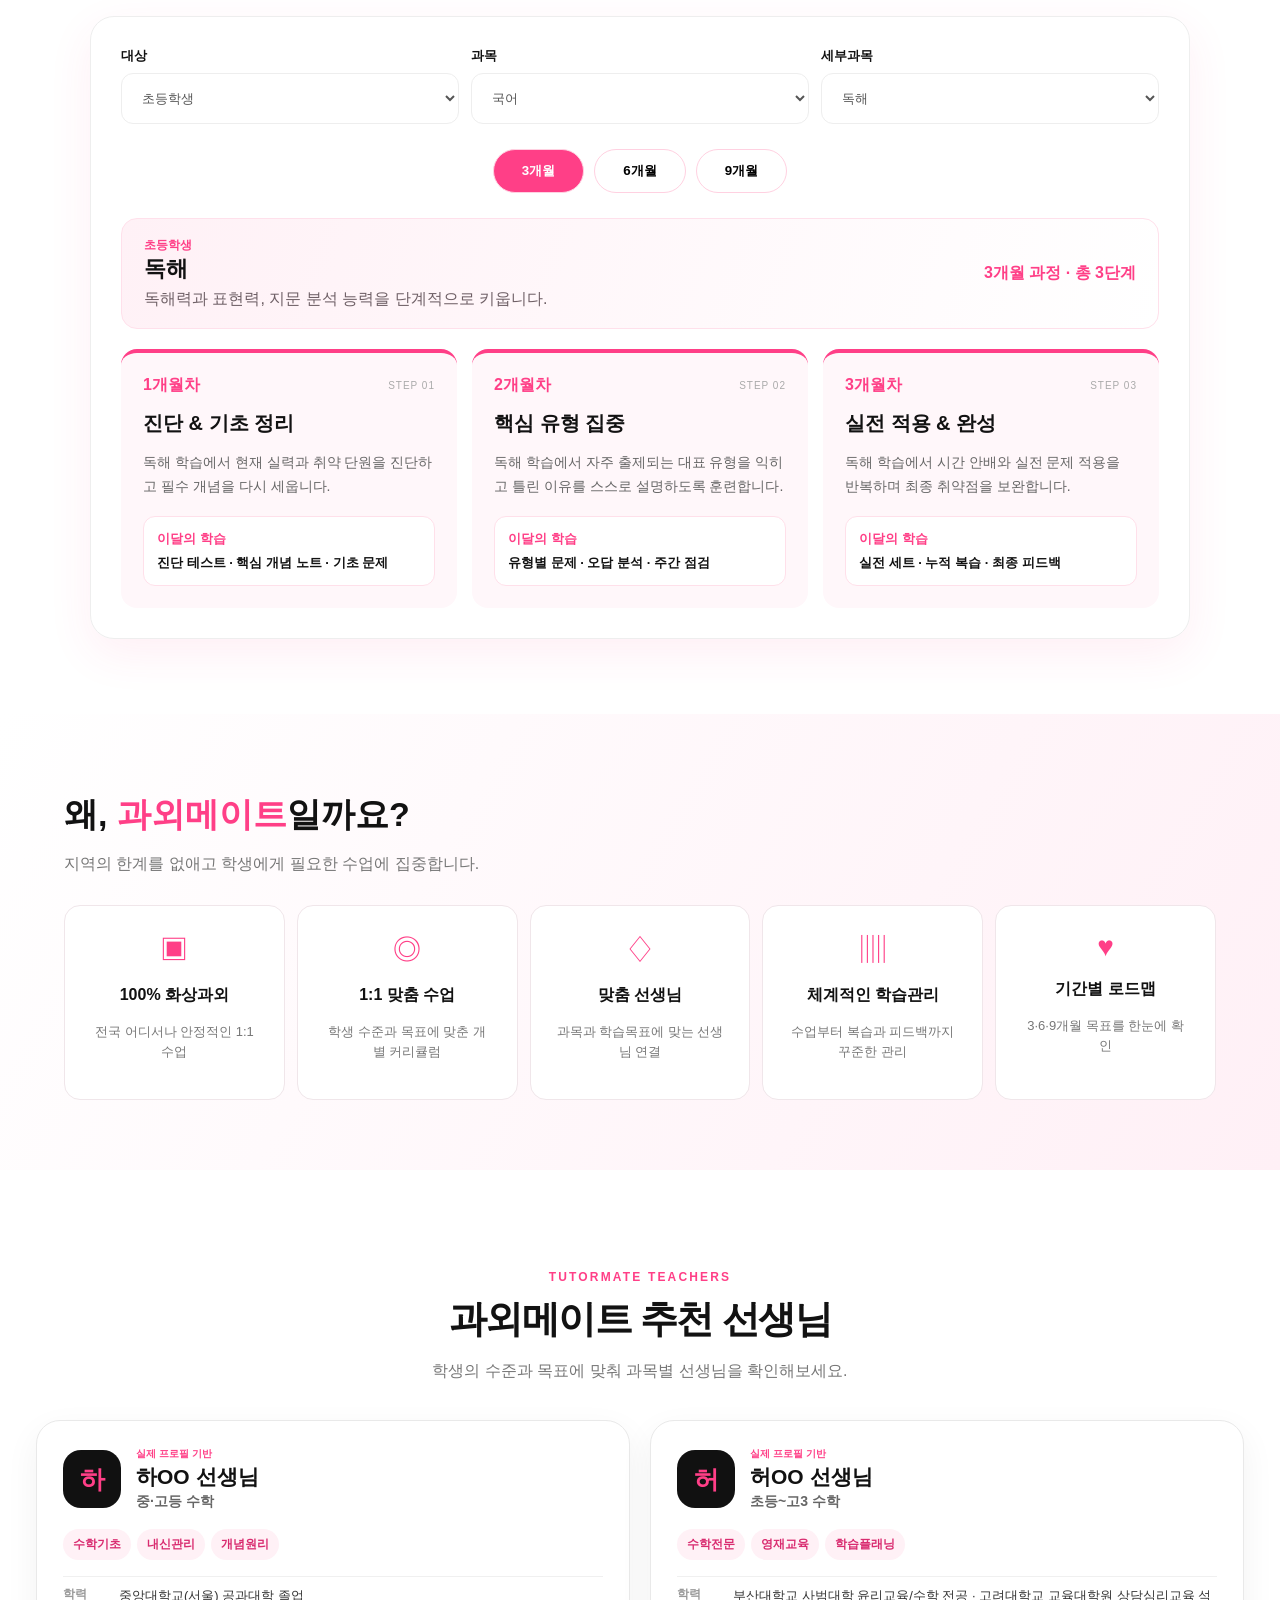
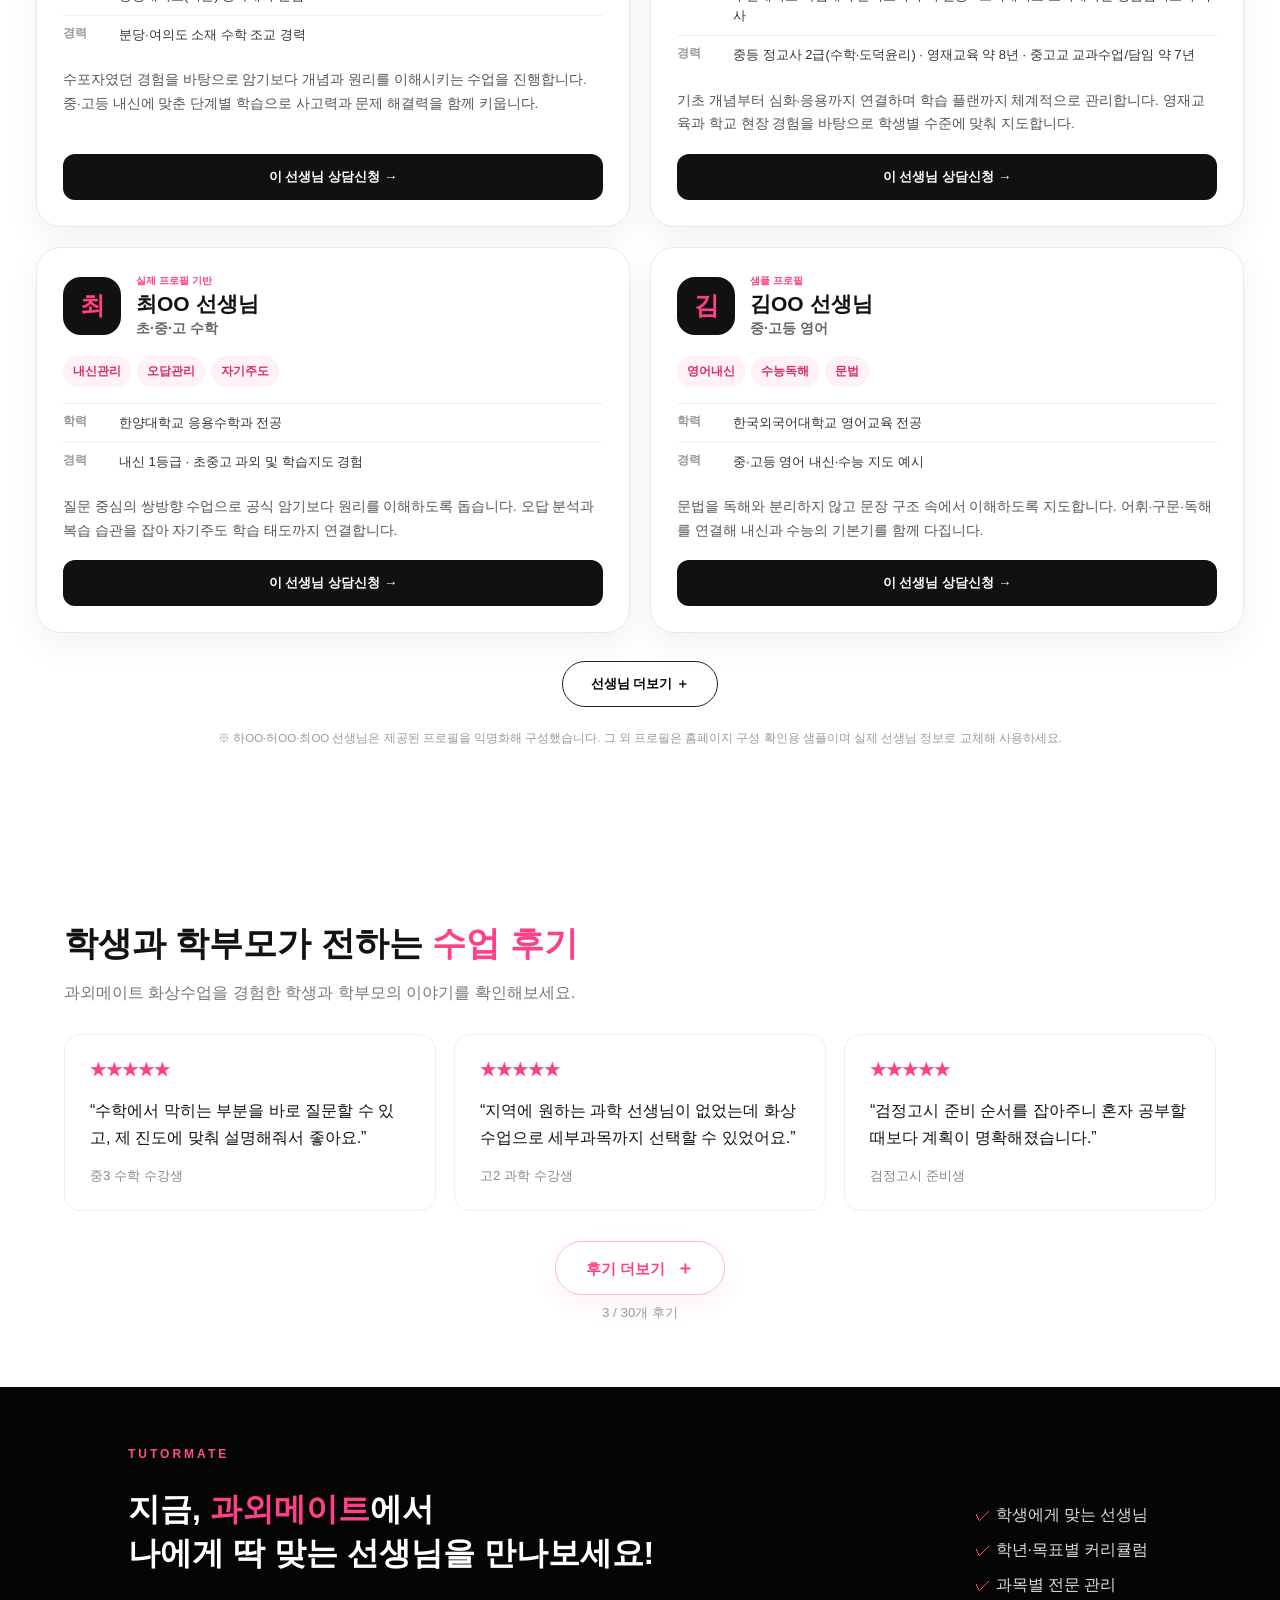
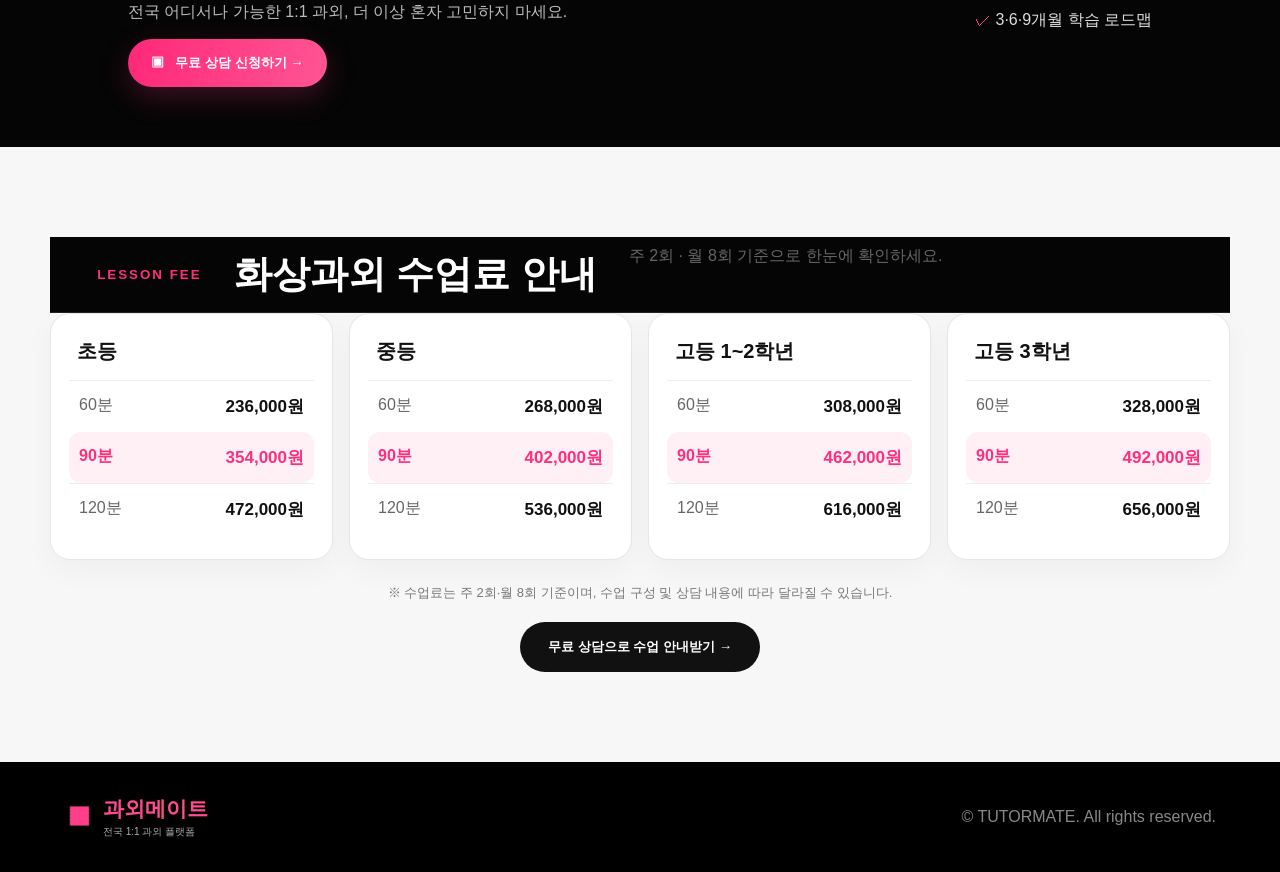
==== commit 2c79e41e: "Update index.html" ====
--- a/index.html
+++ b/index.html
@@ -9,7 +9,7 @@
 <section id="finder" class="finder"><div><small>지금 바로 시작하는</small><h2>나에게 맞는 선생님 찾기</h2></div><select id="grade"><option value="">학년 선택</option><option>초등학생</option><option>중학생</option><option>고등학생</option><option>고3·재수생</option><option>검정고시</option></select><select id="subject"><option value="">과목 선택</option><option>국어</option><option>영어</option><option>수학</option><option>사회</option><option>과학</option><option>검정고시</option></select><select id="detail"><option value="">세부과목 선택</option></select><a class="pill big" href="#curriculum">선생님 찾기 →</a></section>
 <section class="split"><div id="targets"><h2>대상별 과외</h2><p>초등·중등·고등 검정고시까지 화상과외로, 학생의 학년과 수준, 목표에 맞춰 1:1 맞춤 수업을 제공합니다.</p><div class="cards target-cards"></div></div><div id="subjects"><h2>과목별 과외</h2><p>전 과목, 세부 영역까지 전문 선생님을 만나보세요.</p><div class="subject-grid"></div><div id="detailPanel" class="chips detail-panel"><b>세부과목을 선택해 확인해보세요</b><div id="detailChips" class="detail-chip-list"></div><small>대상 또는 과목 카드를 클릭하면 해당 세부과목이 여기에 표시됩니다.</small></div></div></section>
 <section class="stats"><div><b>전국</b><span>지역 제한 없는 화상수업</span></div><div><b>1:1</b><span>학생 맞춤 수업 진행</span></div><div><b>3·6·9</b><span>개월별 학습 로드맵</span></div><div><b>전 과목</b><span>세부과목까지 선택</span></div></section>
-<section id="curriculum" class="curriculum"><div class="section-title"><em>PERSONAL ROADMAP</em><h2>나에게 맞는 <strong>3·6·9개월 커리큘럼</strong></h2><p>대상과 과목을 선택하면 기간별 학습 흐름을 바로 확인할 수 있어요.</p></div><div class="curr-box"><div class="curr-controls"><label>대상<select id="cGrade"></select></label><label>과목<select id="cSubject"></select></label><label>세부과목<select id="cDetail"></select></label></div><div class="months"><button class="active" data-month="3">3개월</button><button data-month="6">6개월</button><button data-month="9">9개월</button></div><div id="roadmapSummary" class="roadmap-summary"></div><div id="roadmap" class="roadmap"></div></div></section>
+<section id="curriculum" class="curriculum"><div class="section-title"><em>PERSONAL ROADMAP</em><h2>나에게 맞는 <strong>3·6·9개월 커리큘럼</strong></h2><p>초등·중등·고등 1:1 화상과외 학생의 학년과 과목, 목표에 맞춰 개념부터 문제 풀이와 복습까지 단계별 학습 계획을 확인할 수 있습니다.</p></div><div class="curr-box"><div class="curr-controls"><label>대상<select id="cGrade"></select></label><label>과목<select id="cSubject"></select></label><label>세부과목<select id="cDetail"></select></label></div><div class="months"><button class="active" data-month="3">3개월</button><button data-month="6">6개월</button><button data-month="9">9개월</button></div><div id="roadmapSummary" class="roadmap-summary"></div><div id="roadmap" class="roadmap"></div></div></section>
 <section id="why" class="why"><div class="section-title left"><h2>왜, <strong>과외메이트</strong>일까요?</h2><p>지역의 한계를 없애고 학생에게 필요한 수업에 집중합니다.</p></div><div class="why-grid"><article>▣<h3>100% 화상과외</h3><p>전국 어디서나 안정적인 1:1 수업</p></article><article>◎<h3>1:1 맞춤 수업</h3><p>학생 수준과 목표에 맞춘 개별 커리큘럼</p></article><article>♢<h3>맞춤 선생님</h3><p>과목과 학습목표에 맞는 선생님 연결</p></article><article>▥<h3>체계적인 학습관리</h3><p>수업부터 복습과 피드백까지 꾸준한 관리</p></article><article>♥<h3>기간별 로드맵</h3><p>3·6·9개월 목표를 한눈에 확인</p></article></div></section>
 <section class="teachers-section" id="teachers"><div class="teacher-section-head"><span>TUTORMATE TEACHERS</span><h2>과외메이트 추천 선생님</h2><p>학생의 수준과 목표에 맞춰 과목별 선생님을 확인해보세요.</p></div><div class="teacher-grid"><article class="teacher-card">
 <div class="teacher-top"><div class="teacher-avatar">하</div><div><span class="teacher-badge">실제 프로필 기반</span><h3>하OO 선생님</h3><p class="teacher-field">중·고등 수학</p></div></div>
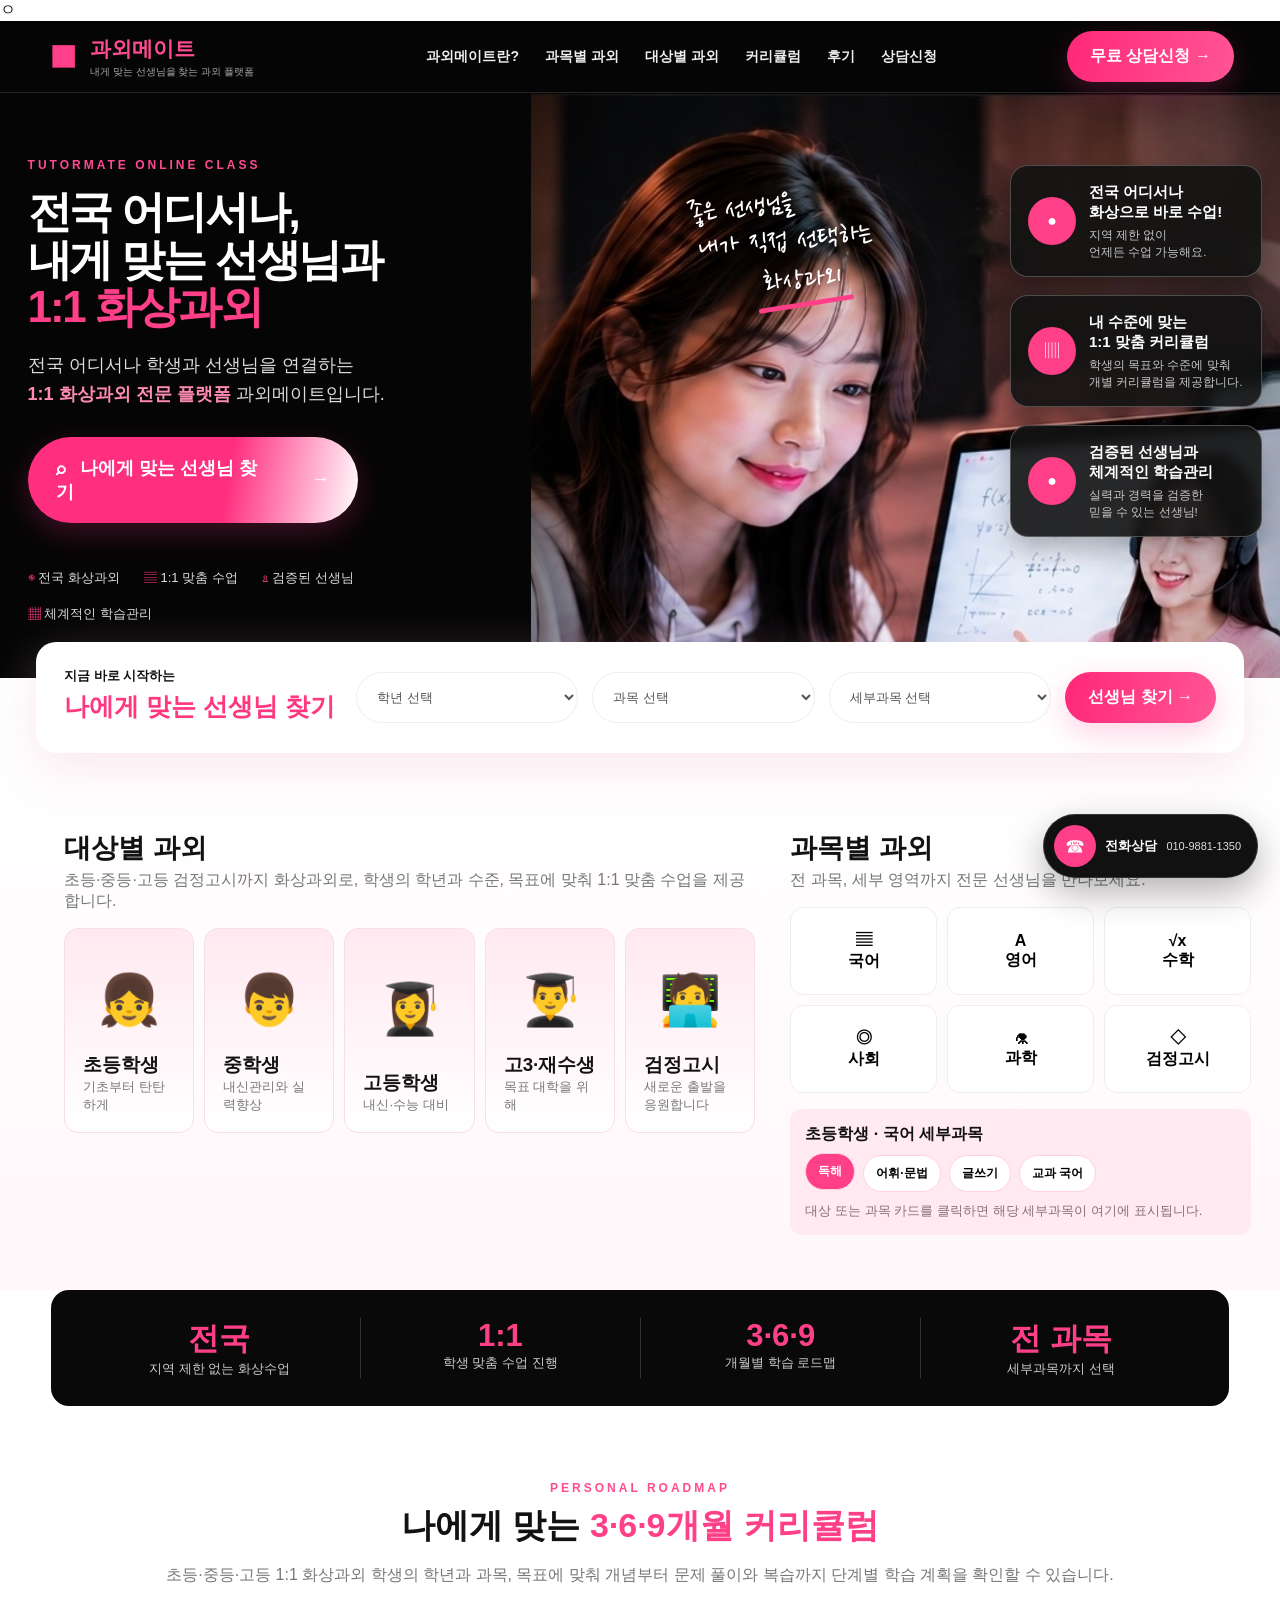
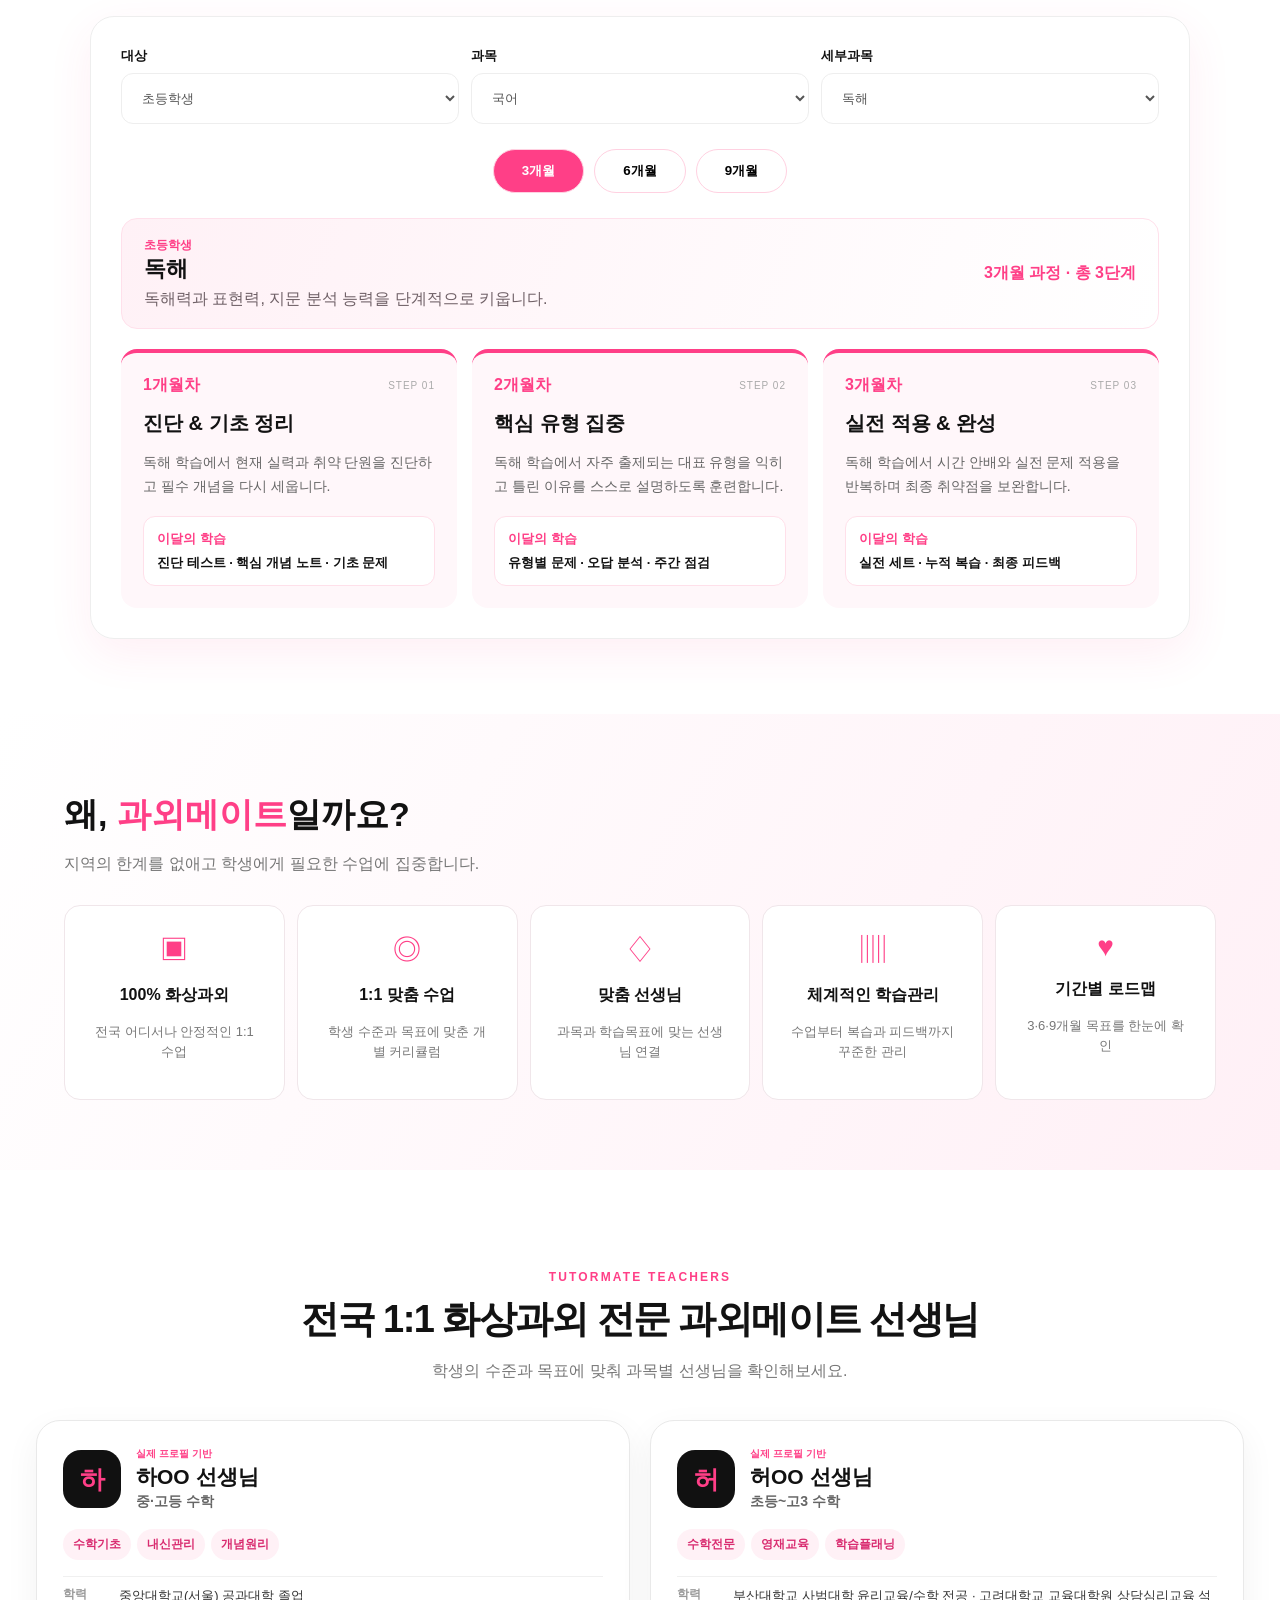
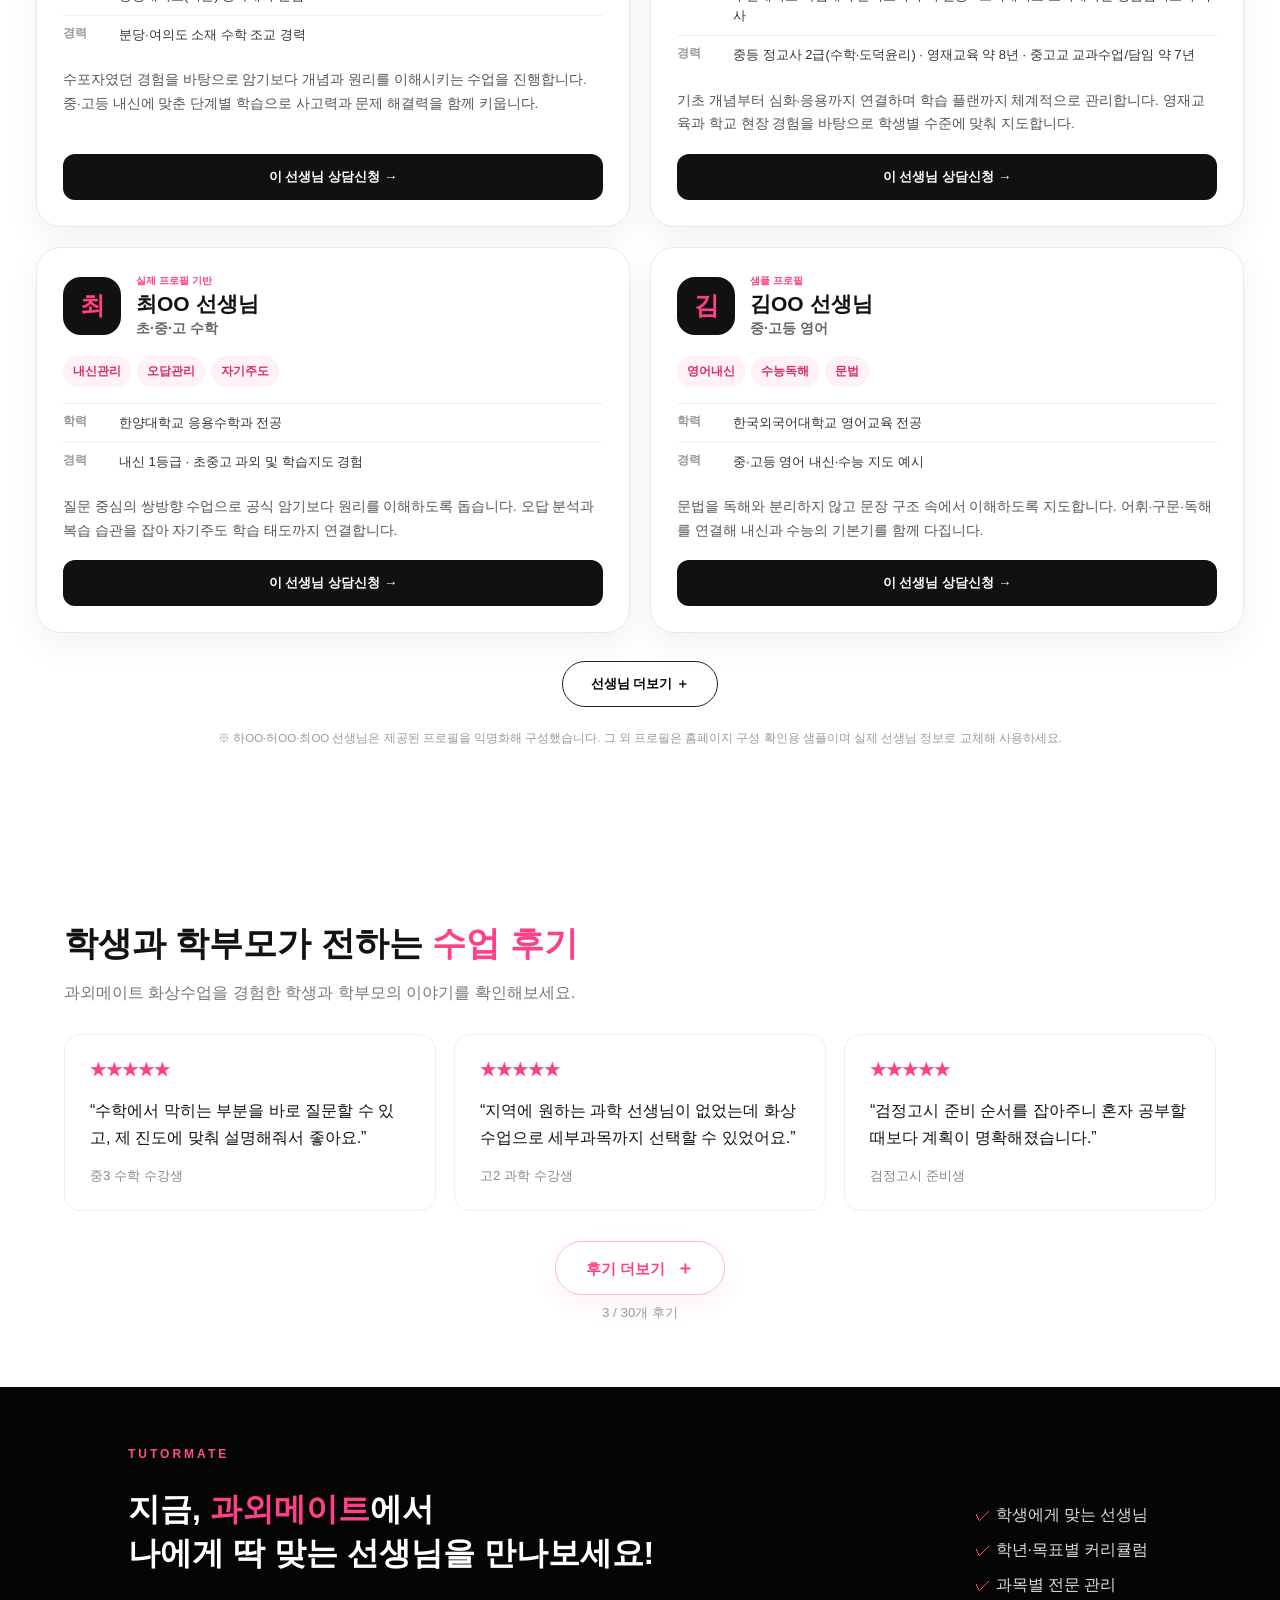
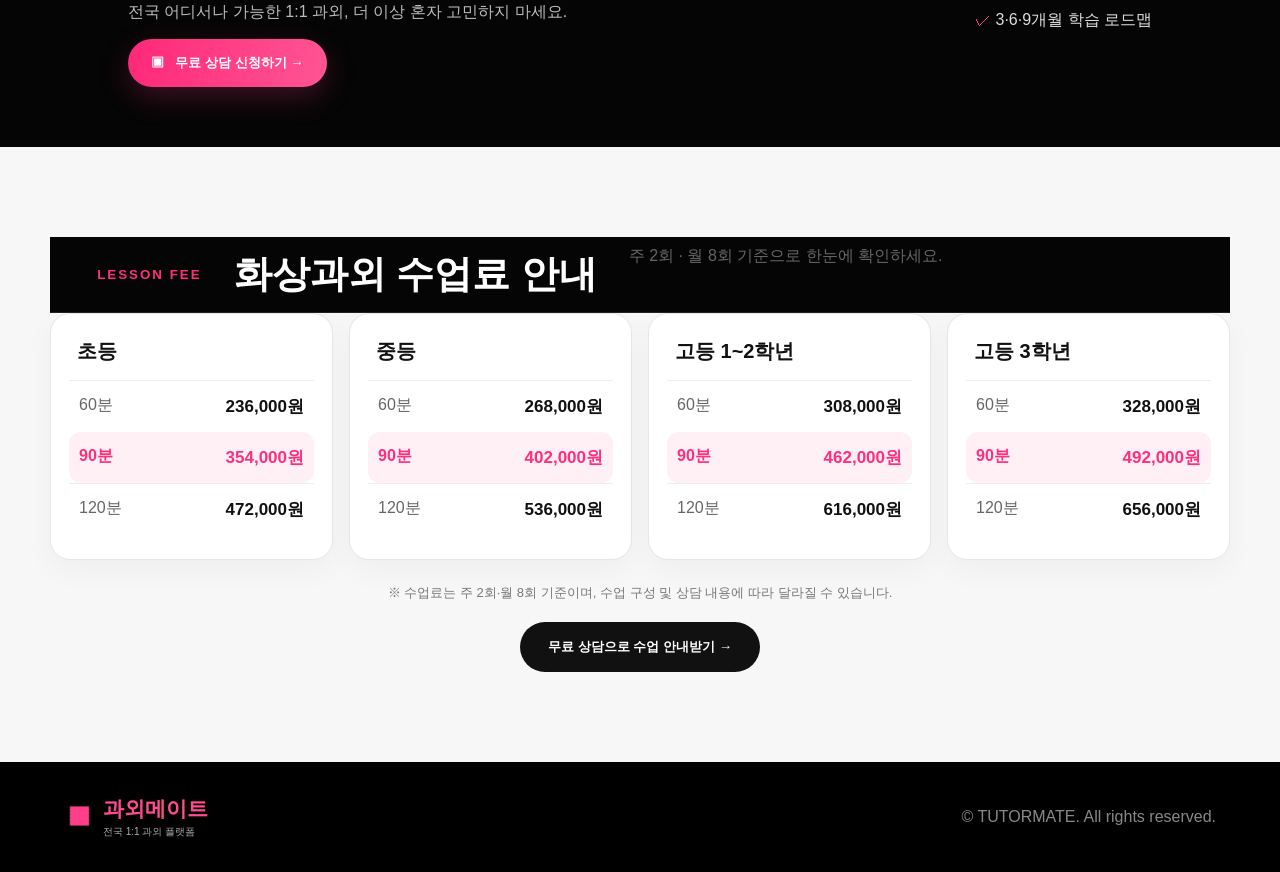
==== commit 1fbbd7f9: "Update index.html" ====
--- a/index.html
+++ b/index.html
@@ -11,7 +11,7 @@
 <section class="stats"><div><b>전국</b><span>지역 제한 없는 화상수업</span></div><div><b>1:1</b><span>학생 맞춤 수업 진행</span></div><div><b>3·6·9</b><span>개월별 학습 로드맵</span></div><div><b>전 과목</b><span>세부과목까지 선택</span></div></section>
 <section id="curriculum" class="curriculum"><div class="section-title"><em>PERSONAL ROADMAP</em><h2>나에게 맞는 <strong>3·6·9개월 커리큘럼</strong></h2><p>초등·중등·고등 1:1 화상과외 학생의 학년과 과목, 목표에 맞춰 개념부터 문제 풀이와 복습까지 단계별 학습 계획을 확인할 수 있습니다.</p></div><div class="curr-box"><div class="curr-controls"><label>대상<select id="cGrade"></select></label><label>과목<select id="cSubject"></select></label><label>세부과목<select id="cDetail"></select></label></div><div class="months"><button class="active" data-month="3">3개월</button><button data-month="6">6개월</button><button data-month="9">9개월</button></div><div id="roadmapSummary" class="roadmap-summary"></div><div id="roadmap" class="roadmap"></div></div></section>
 <section id="why" class="why"><div class="section-title left"><h2>왜, <strong>과외메이트</strong>일까요?</h2><p>지역의 한계를 없애고 학생에게 필요한 수업에 집중합니다.</p></div><div class="why-grid"><article>▣<h3>100% 화상과외</h3><p>전국 어디서나 안정적인 1:1 수업</p></article><article>◎<h3>1:1 맞춤 수업</h3><p>학생 수준과 목표에 맞춘 개별 커리큘럼</p></article><article>♢<h3>맞춤 선생님</h3><p>과목과 학습목표에 맞는 선생님 연결</p></article><article>▥<h3>체계적인 학습관리</h3><p>수업부터 복습과 피드백까지 꾸준한 관리</p></article><article>♥<h3>기간별 로드맵</h3><p>3·6·9개월 목표를 한눈에 확인</p></article></div></section>
-<section class="teachers-section" id="teachers"><div class="teacher-section-head"><span>TUTORMATE TEACHERS</span><h2>과외메이트 추천 선생님</h2><p>학생의 수준과 목표에 맞춰 과목별 선생님을 확인해보세요.</p></div><div class="teacher-grid"><article class="teacher-card">
+<section class="teachers-section" id="teachers"><div class="teacher-section-head"><span>TUTORMATE TEACHERS</span><h2>전국 1:1 화상과외 전문 과외메이트 선생님</h2><p>학생의 수준과 목표에 맞춰 과목별 선생님을 확인해보세요.</p></div><div class="teacher-grid"><article class="teacher-card">
 <div class="teacher-top"><div class="teacher-avatar">하</div><div><span class="teacher-badge">실제 프로필 기반</span><h3>하OO 선생님</h3><p class="teacher-field">중·고등 수학</p></div></div>
 <div class="teacher-tags"><span>수학기초</span><span>내신관리</span><span>개념원리</span></div><dl><div><dt>학력</dt><dd>중앙대학교(서울) 공과대학 졸업</dd></div><div><dt>경력</dt><dd>분당·여의도 소재 수학 조교 경력</dd></div></dl>
 <p class="teacher-desc">수포자였던 경험을 바탕으로 암기보다 개념과 원리를 이해시키는 수업을 진행합니다. 중·고등 내신에 맞춘 단계별 학습으로 사고력과 문제 해결력을 함께 키웁니다.</p><button type="button" class="teacher-consult" data-teacher-consult="하OO 선생님">이 선생님 상담신청 →</button></article><article class="teacher-card">
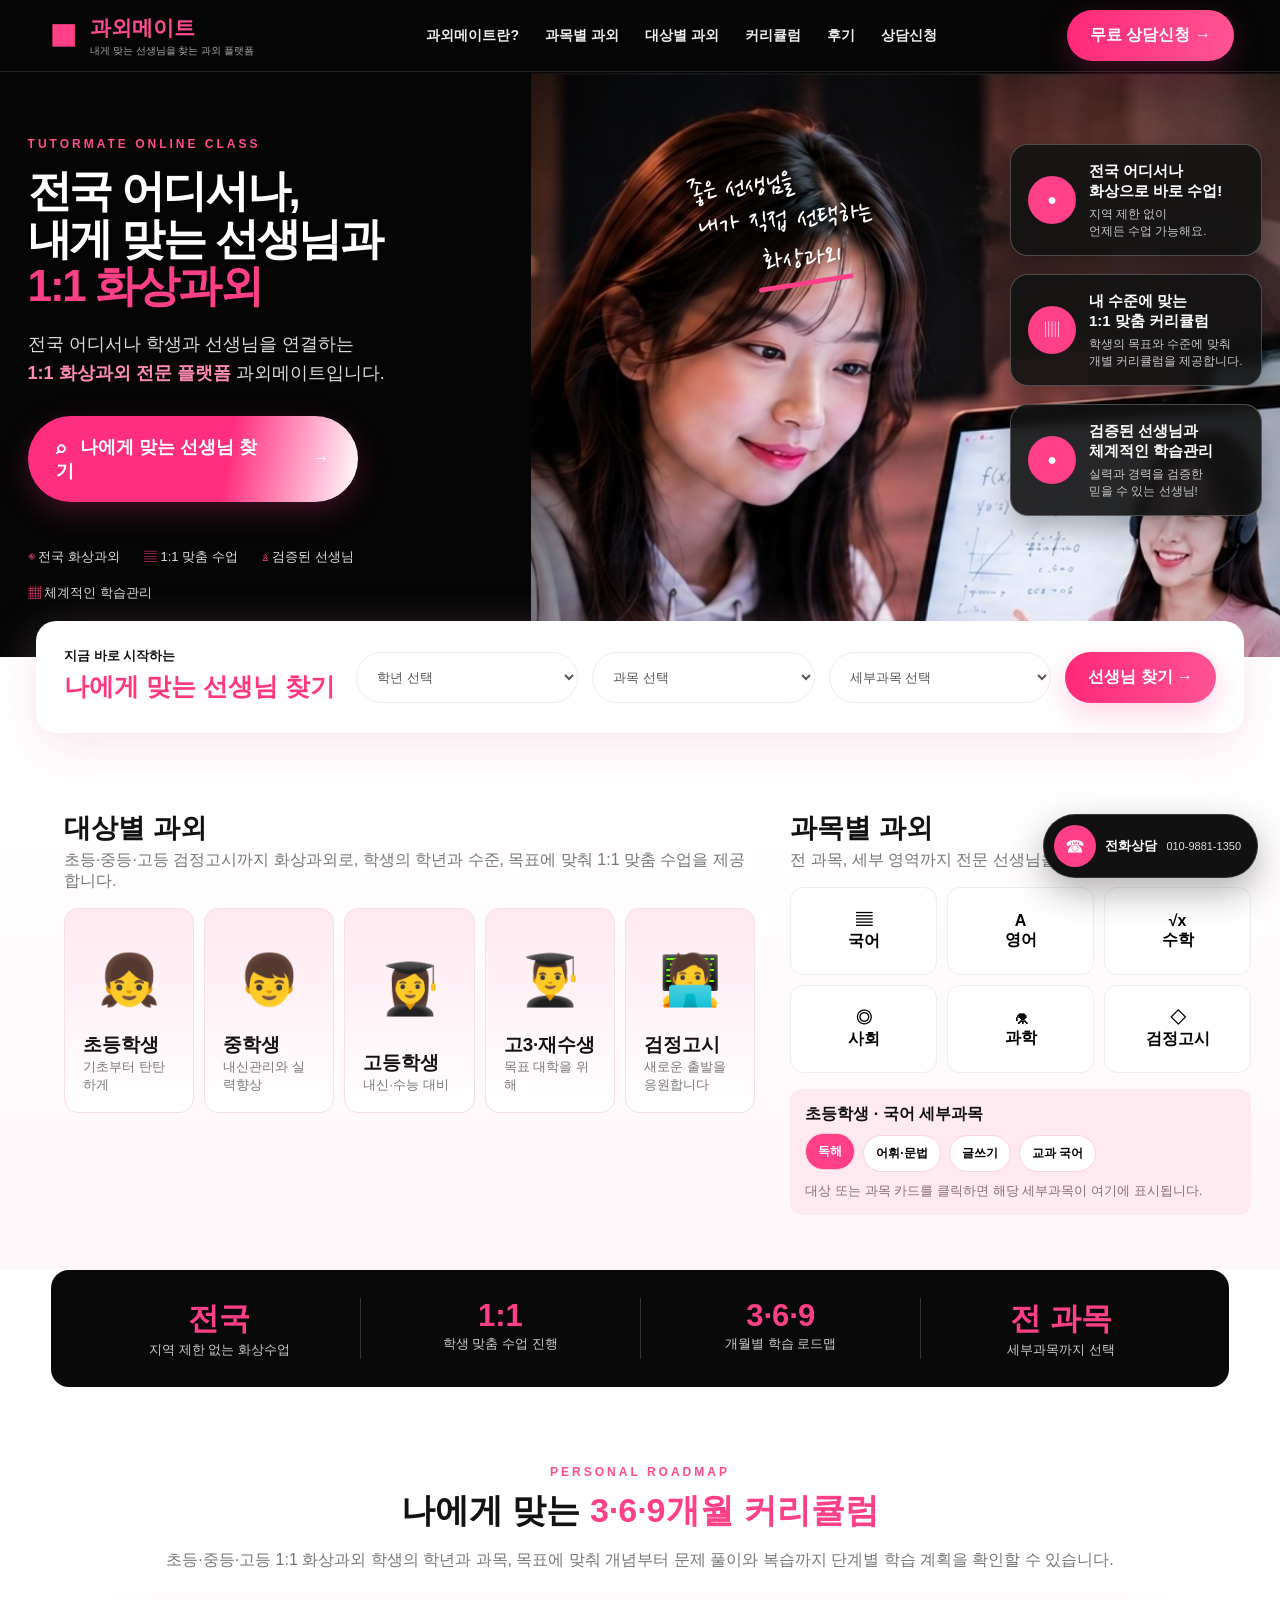
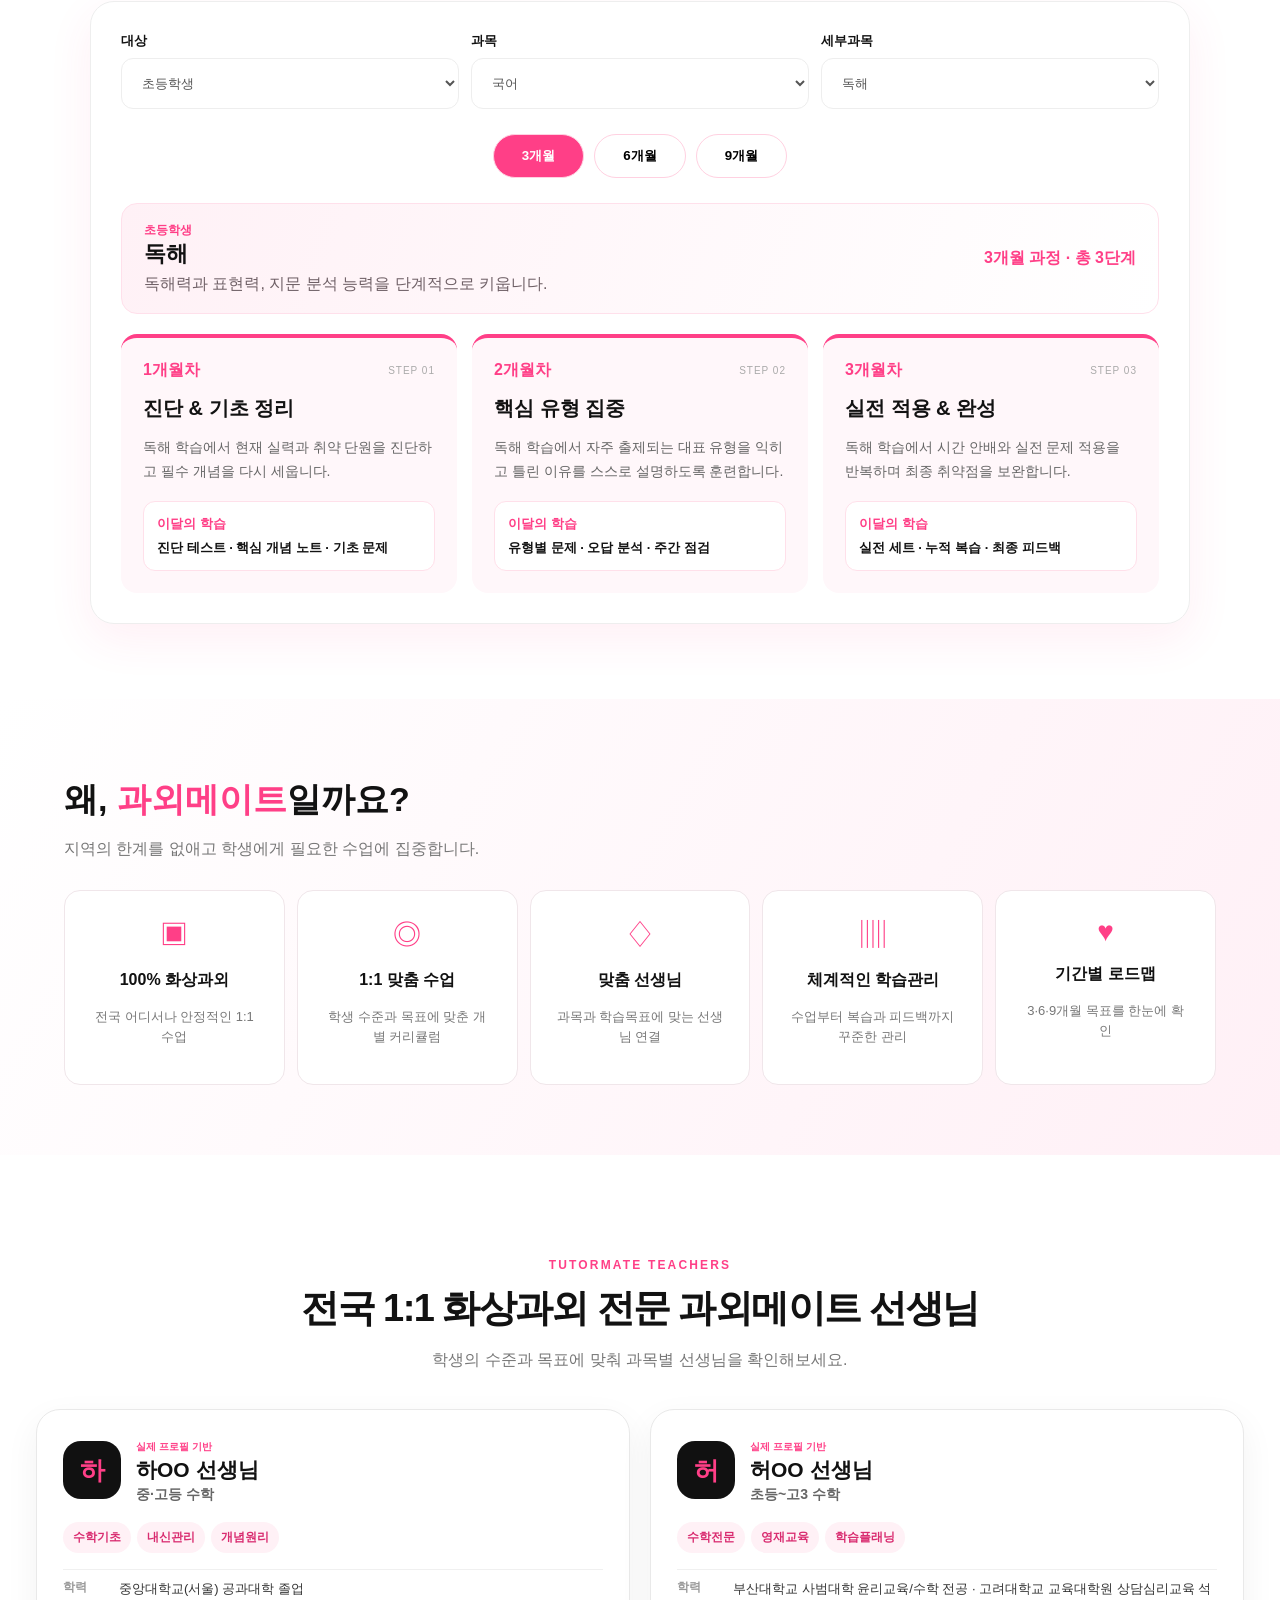
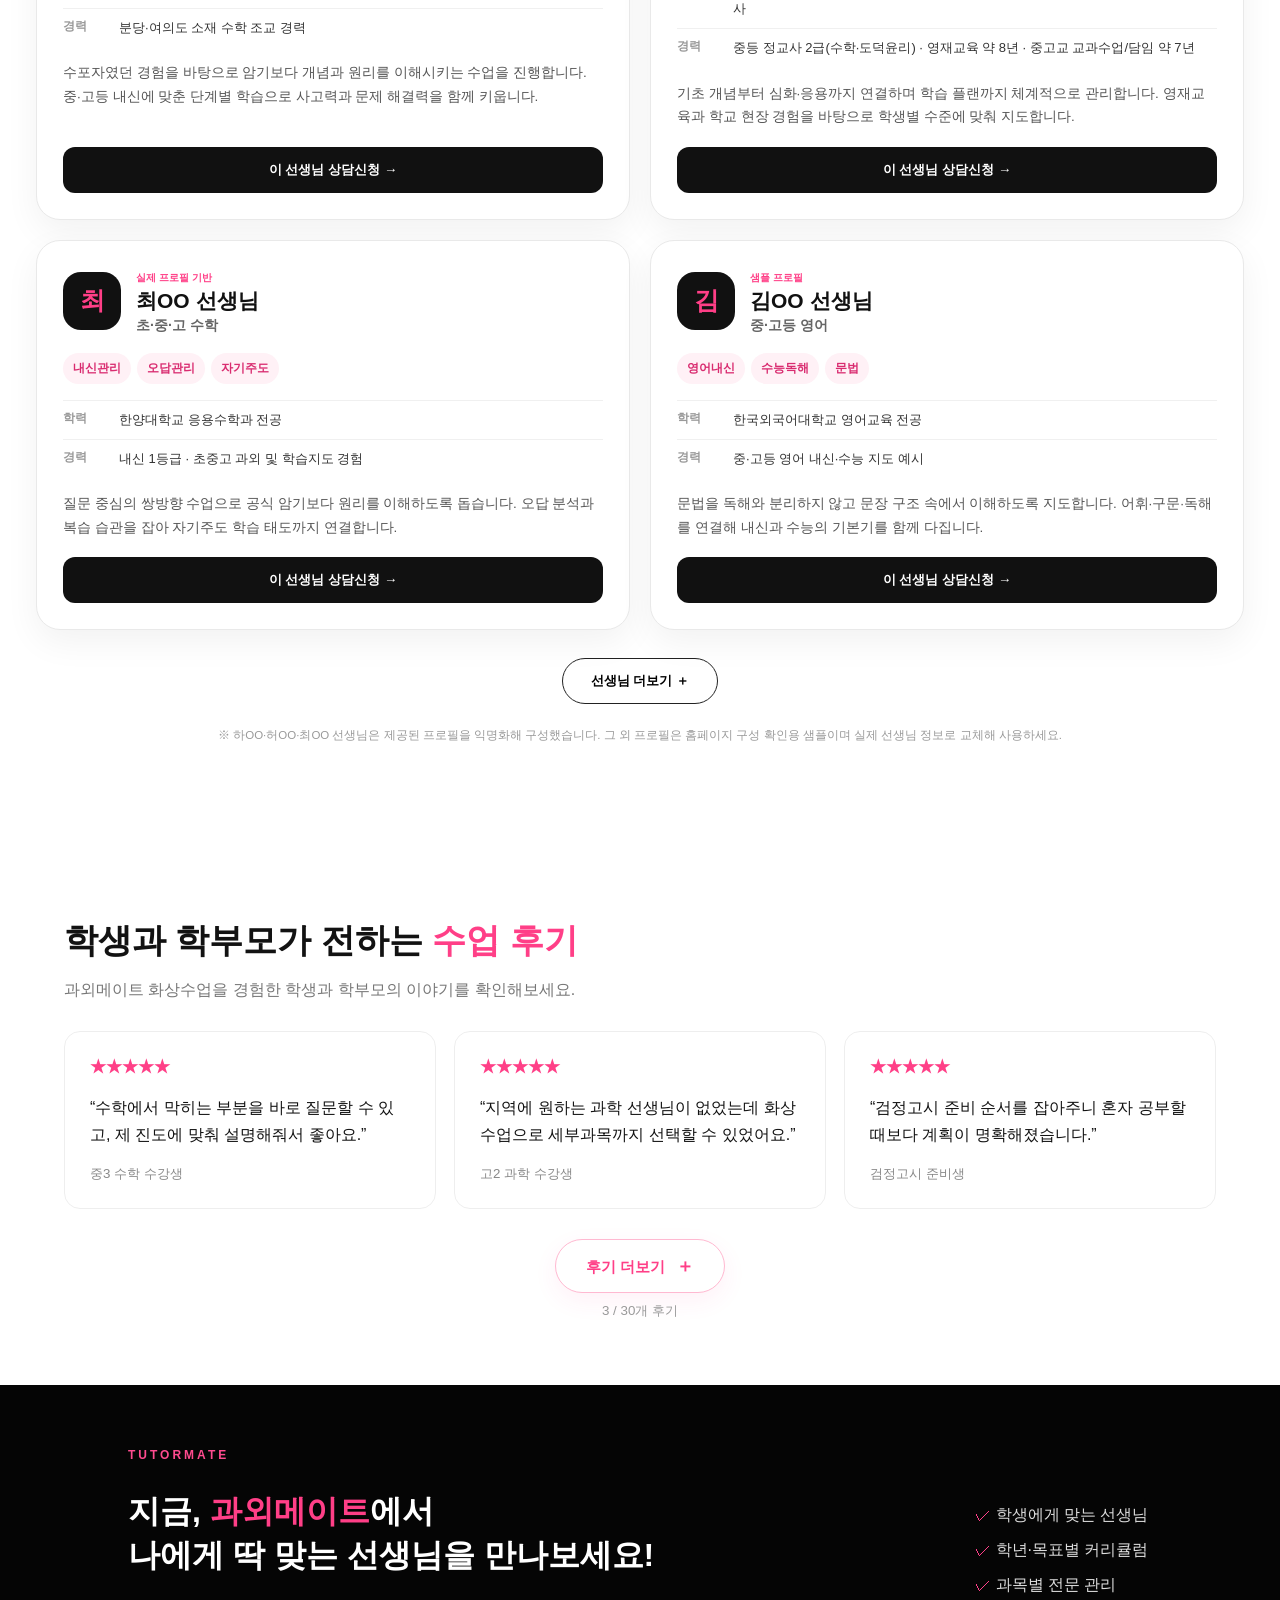
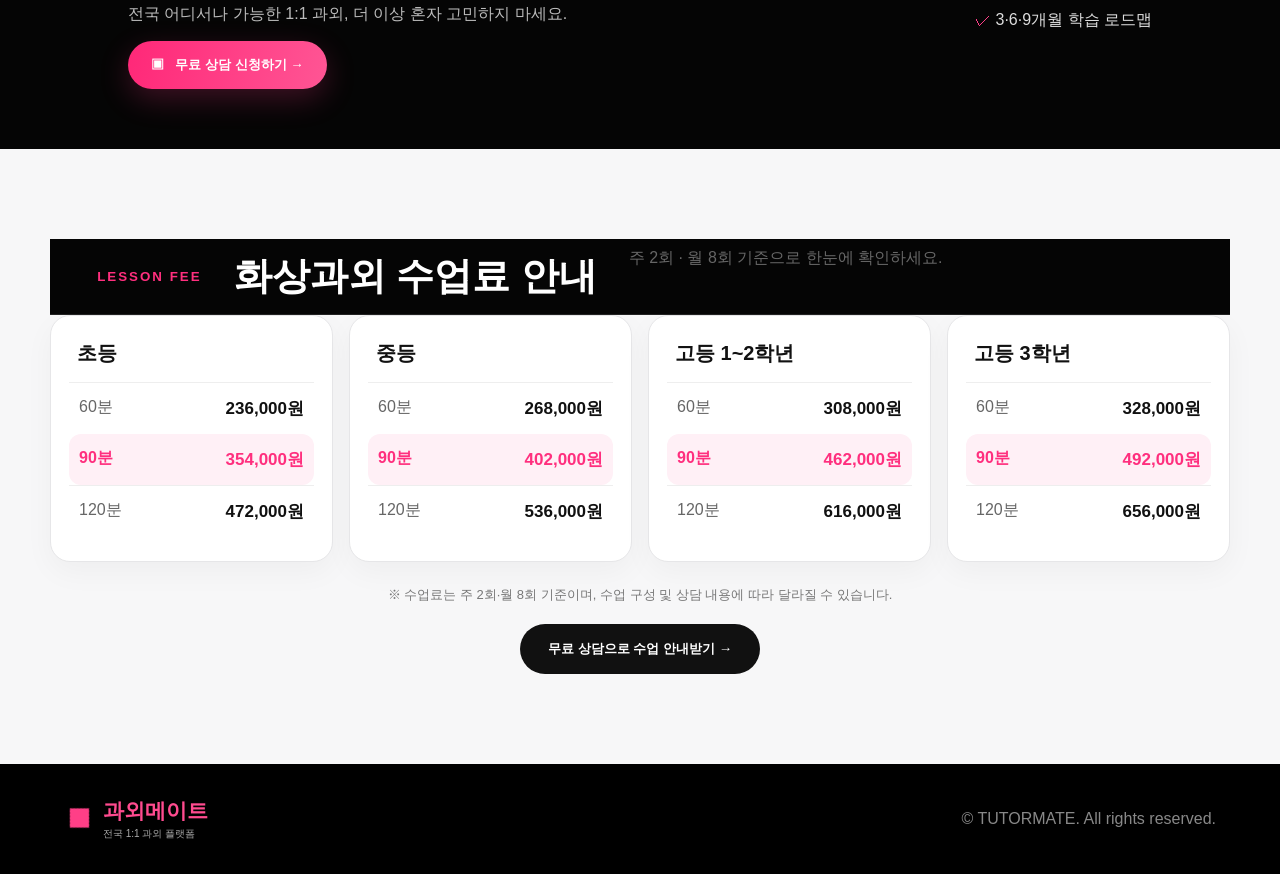
==== commit d7a8a81e: "Update index.html" ====
--- a/index.html
+++ b/index.html
@@ -1,4 +1,4 @@
-ㅇ<!doctype html><html lang="ko"><head><meta name="naver-site-verification" content="558219ba4b18374592ff6b92e495277e4e2a2b96" /><meta charset="utf-8"><meta name="viewport" content="width=device-width,initial-scale=1"><title>화상과외 과외메이트 | 전국 1:1 초등 중등 고등 검정고시</title><meta name="description" content="과외메이트는 전국 1:1 화상과외 플랫폼입니다. 초등·중등·고등 전 과목과 검정고시까지 학생에게 맞는 선생님과 맞춤형 과외를 진행합니다."><meta property="og:title" content="화상과외 과외메이트 | 전국 1:1 초등 중등 고등 검정고시">
+<!doctype html><html lang="ko"><head><meta name="naver-site-verification" content="558219ba4b18374592ff6b92e495277e4e2a2b96" /><meta charset="utf-8"><meta name="viewport" content="width=device-width,initial-scale=1"><title>화상과외 과외메이트 | 전국 1:1 초등 중등 고등 검정고시</title><meta name="description" content="과외메이트는 전국 1:1 화상과외 플랫폼입니다. 초등·중등·고등 전 과목과 검정고시까지 학생에게 맞는 선생님과 맞춤형 과외를 진행합니다."><meta property="og:title" content="화상과외 과외메이트 | 전국 1:1 초등 중등 고등 검정고시">
 <meta property="og:description" content="과외메이트는 전국 초등·중등·고등학생을 위한 1:1 화상과외 플랫폼입니다. 학생에게 맞는 선생님과 과목별 맞춤 수업을 진행하며 검정고시 과외도 제공합니다.">
 <meta property="og:url" content="https://tutormate-yj.netlify.app/"><link rel="stylesheet" href="style.css"><link rel="icon" type="image/png" sizes="32x32" href="/favicon-32x32.png">
 <link rel="icon" type="image/png" href="/favicon.png">
